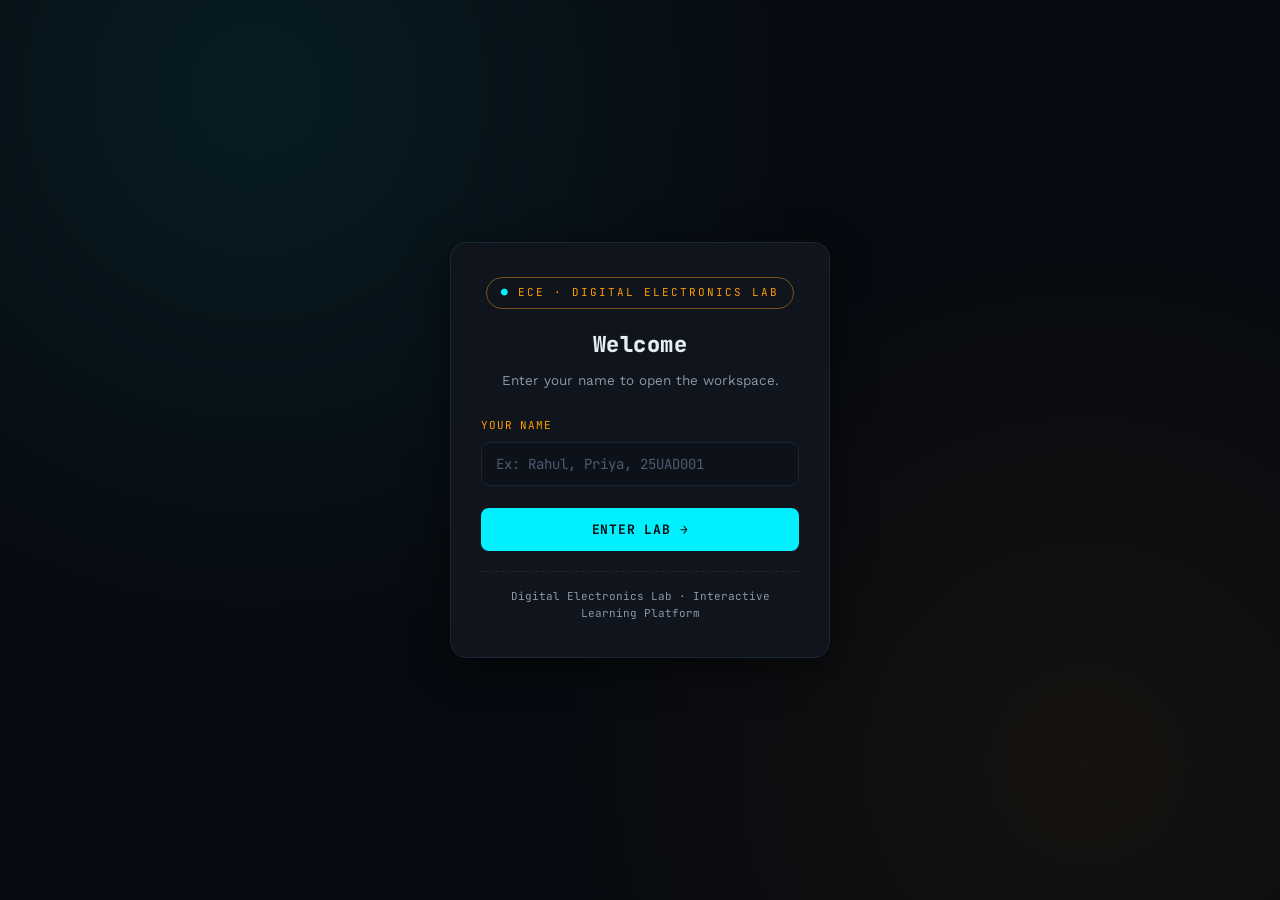
==== index.html @ 04c5215f "Add files via upload" ====
<!DOCTYPE html>
<html lang="en">
<head>
<meta charset="UTF-8">
<script>(function(){try{if(localStorage.getItem("ecd_assessment_active")==="1"){location.replace("assessment.html");}}catch(e){}})();</script>
<meta name="viewport" content="width=device-width, initial-scale=1.0">
<title>Interactive Digital Lab — Encoders &amp; Decoders</title>
<link rel="preconnect" href="https://fonts.googleapis.com">
<link href="https://fonts.googleapis.com/css2?family=JetBrains+Mono:wght@400;500;700;800&family=Work+Sans:wght@400;500;600;700&display=swap" rel="stylesheet">
<link rel="stylesheet" href="lab_style.css">
<style>
  /* Hub-specific */
  .dashboard-grid { display:grid; grid-template-columns:1fr 1fr 1fr; gap:26px; margin-bottom:50px; }
  @media(max-width:900px){ .dashboard-grid{grid-template-columns:1fr;} }
  .lab-group { background:var(--panel); border:1px solid var(--panel-border); border-radius:var(--radius); padding:24px; box-shadow:0 4px 20px rgba(0,0,0,0.4); }
  .lab-group h3 { margin-top:0; margin-bottom:16px; color:var(--copper); text-transform:uppercase; font-size:14px; letter-spacing:0.08em; border-bottom:1px solid var(--panel-border); padding-bottom:8px; }
  .card-list { display:flex; flex-direction:column; gap:14px; }
  .card-item { background:var(--bg-alt); border:1px solid var(--panel-border); border-radius:8px; padding:16px; display:flex; justify-content:space-between; align-items:center; cursor:pointer; transition:all 0.2s cubic-bezier(0.4,0,0.2,1); }
  .card-item:hover { border-color:var(--trace); transform:translateX(4px); box-shadow:0 4px 15px rgba(0,240,255,0.08); }
  .card-content h4 { margin:0 0 6px; font-size:16px; color:var(--text); }
  .card-content p { margin:0; font-size:13px; color:var(--text-dim); }
  .arrow { color:var(--trace); font-weight:bold; font-size:18px; }
  .info-box { margin-top:16px; padding:12px; border-radius:8px; background:var(--bg-alt); border:1px solid var(--panel-border); font-size:12.5px; color:var(--text-dim); font-family:'JetBrains Mono',monospace; }
  .info-box strong { color:var(--copper); }
  .info-box.cyan strong { color:var(--trace); }
  .cmp-table { overflow-x:auto; border:1px solid var(--panel-border); border-radius:var(--radius); background:var(--panel); box-shadow:0 4px 20px rgba(0,0,0,0.4); }
  .cmp-table table { width:100%; border-collapse:collapse; font-family:'JetBrains Mono',monospace; font-size:13px; text-align:left; }
  .cmp-table th,.cmp-table td { padding:14px 16px; border-bottom:1px solid var(--panel-border); border-right:1px solid var(--panel-border); }
  .cmp-table th:last-child,.cmp-table td:last-child { border-right:none; }
  .cmp-table th { background:var(--bg-alt); color:var(--copper); text-transform:uppercase; font-size:11px; letter-spacing:.08em; }
  .cmp-table td { color:var(--text-dim); }
  .cmp-table tr:last-child td { border-bottom:none; }
  .welcome-banner { text-align:center; padding:10px; font-family:'JetBrains Mono',monospace; font-size:13px; color:var(--text-dim); }
  .welcome-banner strong { color:var(--trace); }

  /* Login */
  #siteContent { display:none; }
  .login-overlay { position:fixed; inset:0; z-index:999; display:flex; align-items:center; justify-content:center; background:radial-gradient(circle at 20% 10%,rgba(0,240,255,0.08),transparent 45%),radial-gradient(circle at 85% 85%,rgba(255,157,0,0.06),transparent 40%),var(--bg); padding:24px; }
  [data-theme="light"] .login-overlay { background:radial-gradient(circle at 20% 10%,rgba(0,132,168,0.07),transparent 45%),radial-gradient(circle at 85% 85%,rgba(198,120,0,0.05),transparent 40%),var(--bg); }
  .login-card { width:100%; max-width:380px; background:var(--panel); border:1px solid var(--panel-border); border-radius:var(--radius); padding:34px 30px; box-shadow:0 10px 40px rgba(0,0,0,0.55); text-align:center; }
  .login-card .chip-eyebrow { margin-bottom:18px; }
  .login-card h2 { font-size:22px; margin:0 0 8px; font-weight:800; }
  .login-card p.login-sub { color:var(--text-dim); font-size:13.5px; margin:0 0 26px; }
  .login-field { text-align:left; margin-bottom:16px; }
  .login-field label { display:block; font-family:'JetBrains Mono',monospace; font-size:11px; text-transform:uppercase; letter-spacing:.08em; color:var(--copper); margin-bottom:7px; }
  .login-field input { width:100%; background:var(--bg-alt); border:1px solid var(--panel-border); border-radius:8px; padding:12px 14px; color:var(--text); font-family:'JetBrains Mono',monospace; font-size:14px; }
  .login-field input:focus { outline:none; border-color:var(--trace); }
  .login-field input::placeholder { color:#4c5b70; }
  [data-theme="light"] .login-field input { background:#edf0f4; border-color:#c8ced8; }
  [data-theme="light"] .login-field input::placeholder { color:#8891a0; }
  .login-btn { width:100%; margin-top:6px; font-family:'JetBrains Mono',monospace; font-size:13px; text-transform:uppercase; letter-spacing:.06em; background:var(--trace); color:#031012; border:none; padding:13px 22px; border-radius:8px; cursor:pointer; font-weight:700; transition:all .15s ease; }
  .login-btn:hover { filter:brightness(1.1); }
  .login-error { color:var(--copper); background:rgba(255,157,0,0.1); border:1px solid var(--copper-dim); border-radius:8px; padding:9px 12px; font-size:12.5px; margin-bottom:16px; display:none; font-family:'JetBrains Mono',monospace; }
  .login-error.show { display:block; }
  .login-hint { margin-top:20px; font-family:'JetBrains Mono',monospace; font-size:11px; color:var(--text-dim); border-top:1px dashed var(--panel-border); padding-top:16px; }

  /* Section visibility */
  .lab-section { display:none; }
  .lab-section.active { display:block; }

  /* Assessment styles */
  .asm-shell { max-width:760px; margin:0 auto; }
  .asm-card { background:var(--panel); border:1px solid var(--panel-border); border-radius:var(--radius); padding:32px; box-shadow:0 4px 24px rgba(0,0,0,0.45); }
  .asm-topbar { display:flex; justify-content:space-between; align-items:center; gap:16px; margin-bottom:22px; flex-wrap:wrap; }
  .asm-timer { font-family:'JetBrains Mono',monospace; font-size:15px; font-weight:700; color:var(--trace); border:1px solid var(--trace-dim); background:var(--bg-alt); padding:8px 14px; border-radius:8px; }
  .asm-timer.low { color:var(--danger); border-color:var(--danger); animation:blink 1s infinite; }
  .asm-progress-label { font-family:'JetBrains Mono',monospace; font-size:12px; color:var(--text-dim); margin-bottom:6px; }
  .asm-progress-track { height:8px; border-radius:6px; background:var(--bg-alt); border:1px solid var(--panel-border); overflow:hidden; margin-bottom:26px; }
  .asm-progress-fill { height:100%; background:linear-gradient(90deg,var(--trace),var(--copper)); width:0%; transition:width .25s ease; }
  .asm-topic-tag { display:inline-block; font-family:'JetBrains Mono',monospace; font-size:10.5px; text-transform:uppercase; letter-spacing:.08em; color:var(--copper); border:1px solid var(--copper-dim); padding:4px 10px; border-radius:999px; margin-bottom:16px; }
  .asm-question { font-size:19px; font-weight:600; margin:0 0 22px; color:var(--text); line-height:1.5; }
  .asm-options { display:flex; flex-direction:column; gap:12px; }
  .asm-option { text-align:left; font-family:'Work Sans',sans-serif; font-size:14.5px; color:var(--text); background:var(--bg-alt); border:1px solid var(--panel-border); border-radius:8px; padding:14px 16px; cursor:pointer; transition:all .15s ease; display:flex; gap:10px; align-items:flex-start; }
  .asm-option:hover:not(.locked) { border-color:var(--trace-dim); background:#0e1420; }
  .asm-option .letter { font-family:'JetBrains Mono',monospace; font-weight:700; color:var(--text-dim); width:22px; height:22px; border-radius:6px; border:1px solid var(--panel-border); display:flex; align-items:center; justify-content:center; flex-shrink:0; font-size:12px; }
  .asm-option.correct { border-color:var(--good); background:rgba(53,224,138,0.1); }
  .asm-option.correct .letter { border-color:var(--good); color:var(--good); }
  .asm-option.wrong { border-color:var(--danger); background:rgba(255,84,112,0.1); }
  .asm-option.wrong .letter { border-color:var(--danger); color:var(--danger); }
  .asm-option.locked { cursor:default; }
  .asm-feedback { margin-top:18px; padding:14px 16px; border-radius:8px; font-size:13.5px; display:none; font-family:'Work Sans',sans-serif; border:1px solid var(--panel-border); background:var(--bg-alt); color:var(--text-dim); }
  .asm-feedback.show { display:block; }
  .asm-feedback strong { display:block; margin-bottom:4px; font-family:'JetBrains Mono',monospace; font-size:12px; letter-spacing:.05em; text-transform:uppercase; }
  .asm-feedback.right strong { color:var(--good); }
  .asm-feedback.wrong strong { color:var(--danger); }
  .asm-actions { display:flex; justify-content:flex-end; margin-top:24px; }
  .asm-btn { font-family:'JetBrains Mono',monospace; font-size:13px; text-transform:uppercase; letter-spacing:.06em; background:var(--trace); color:#031012; border:none; padding:12px 22px; border-radius:8px; cursor:pointer; font-weight:700; transition:all .15s ease; }
  .asm-btn:hover { filter:brightness(1.1); }
  .asm-btn.ghost { background:none; border:1px solid var(--trace-dim); color:var(--trace); }
  .asm-btn:disabled { opacity:.4; cursor:not-allowed; }
  .asm-start { text-align:center; }
  .asm-start h3 { font-size:22px; margin:0 0 12px; }
  .asm-start p { color:var(--text-dim); max-width:520px; margin:0 auto 26px; }
  .asm-meta-row { display:flex; justify-content:center; gap:26px; margin-bottom:30px; flex-wrap:wrap; }
  .asm-meta { text-align:center; }
  .asm-meta .num { font-family:'JetBrains Mono',monospace; font-size:24px; color:var(--trace); font-weight:800; }
  .asm-meta .lbl { font-family:'JetBrains Mono',monospace; font-size:10.5px; color:var(--text-dim); text-transform:uppercase; letter-spacing:.08em; }
  .asm-result-score { text-align:center; margin-bottom:30px; }
  .asm-result-score .big { font-family:'JetBrains Mono',monospace; font-size:56px; font-weight:800; color:var(--trace); text-shadow:0 0 20px rgba(0,240,255,0.3); }
  .asm-result-score .pct { font-family:'JetBrains Mono',monospace; font-size:14px; color:var(--text-dim); }
  .asm-badge { display:inline-block; margin-top:10px; font-family:'JetBrains Mono',monospace; font-size:11.5px; color:#031012; background:var(--copper); padding:5px 12px; border-radius:999px; font-weight:700; letter-spacing:.05em; }
  .asm-breakdown { margin-bottom:28px; }
  .asm-topic-row { margin-bottom:14px; }
  .asm-topic-row .row-top { display:flex; justify-content:space-between; font-family:'JetBrains Mono',monospace; font-size:12px; color:var(--text-dim); margin-bottom:5px; }
  .asm-bar-track { height:9px; border-radius:6px; background:var(--bg-alt); border:1px solid var(--panel-border); overflow:hidden; }
  .asm-bar-fill { height:100%; background:linear-gradient(90deg,var(--trace),var(--good)); }
  .asm-best { text-align:center; font-family:'JetBrains Mono',monospace; font-size:12.5px; color:var(--text-dim); margin-bottom:26px; }
  .asm-best strong { color:var(--copper); }
  .asm-result-actions { display:flex; justify-content:center; gap:14px; flex-wrap:wrap; }

  /* 3:8 decoder expression grid */
  .expr-grid { display:grid; grid-template-columns:1fr 1fr; gap:8px; }
  @media(max-width:520px){ .expr-grid{grid-template-columns:1fr;} }

  /* ══════════════════════════════════════════════════════════
     PREMIUM THEME — fallback tokens (safe if lab_style.css ever
     fails to load — same values already used across this file)
     + full motion system: page transitions, hover physics,
     reveal-on-scroll, ripples, glow pulses.
     ══════════════════════════════════════════════════════════ */
  :root:not([data-theme="light"]){
    --bg:#070a10; --bg-alt:#0d1119; --panel:#0f141d; --panel-border:#1e2634;
    --text:#e7edf5; --text-dim:#8a97ab;
    --trace:#00f0ff; --trace-dim:#0a5c66;
    --copper:#ff9d00; --copper-dim:#7a5218;
    --good:#35e08a; --danger:#ff5470;
    --led-on:#00f0ff; --led-off:#25303f; --led-on-amber:#ff9d00;
    --radius:16px;
    --ease-premium:cubic-bezier(.22,1,.36,1);
    --ease-spring:cubic-bezier(.34,1.56,.64,1);
  }
  /* Light theme needs these too — without them, every animation/transition
     that references var(--ease-premium) or var(--ease-spring) becomes an
     invalid CSS declaration in light mode, which was leaving whole sections
     (and panels) permanently stuck at opacity:0. */
  [data-theme="light"]{
    --ease-premium:cubic-bezier(.22,1,.36,1);
    --ease-spring:cubic-bezier(.34,1.56,.64,1);
  }

  /* Aurora ambient background — slow drifting glow, never distracting */
  body{ position:relative; }
  body::before, body::after{
    content:''; position:fixed; inset:-20%; z-index:-2; pointer-events:none;
    background:
      radial-gradient(38% 32% at 12% 8%,  rgba(0,240,255,.10), transparent 60%),
      radial-gradient(30% 28% at 90% 15%, rgba(255,157,0,.08), transparent 60%),
      radial-gradient(35% 35% at 50% 100%,rgba(53,224,138,.06), transparent 60%);
    animation:auroraDrift 26s ease-in-out infinite alternate;
    will-change:transform;
  }
  body::after{ animation-duration:34s; animation-direction:alternate-reverse; opacity:.55; }
  @keyframes auroraDrift{
    0%{ transform:translate3d(0,0,0) scale(1); }
    50%{ transform:translate3d(2%,-3%,0) scale(1.06); }
    100%{ transform:translate3d(-2%,2%,0) scale(1.02); }
  }

  /* Top page-transition progress bar */
  #topLoader{
    position:fixed; top:0; left:0; height:3px; width:0%; z-index:2000;
    background:linear-gradient(90deg,var(--trace),var(--copper));
    box-shadow:0 0 12px var(--trace), 0 0 24px rgba(0,240,255,.4);
    transition:width .32s var(--ease-premium), opacity .25s ease; opacity:0;
  }
  #topLoader.active{ opacity:1; }

  /* Section entrance motion (replays every navigation) */
  .lab-section.active{ animation:sectionIn .55s var(--ease-premium) both; }
  @keyframes sectionIn{
    0%{ opacity:0; transform:translateY(16px) scale(.985); filter:blur(3px); }
    100%{ opacity:1; transform:translateY(0) scale(1); filter:blur(0); }
  }
  .hero{ animation:heroIn .6s var(--ease-premium) both; }
  @keyframes heroIn{ from{ opacity:0; transform:translateY(-12px); } to{ opacity:1; transform:translateY(0); } }

  /* Panels & cards — premium lift on hover */
  .panel, .lab-group, .asm-card, .login-card{
    transition:transform .35s var(--ease-premium), box-shadow .35s var(--ease-premium), border-color .35s ease;
  }
  .panel:hover, .lab-group:hover{
    transform:translateY(-4px);
    border-color:var(--trace-dim);
    box-shadow:0 16px 36px rgba(0,0,0,.45), 0 0 0 1px rgba(0,240,255,.06), 0 0 28px rgba(0,240,255,.07);
  }

  /* Scroll-reveal utility, applied dynamically via JS */
  .reveal{ opacity:0; transform:translateY(22px); transition:opacity .7s var(--ease-premium), transform .7s var(--ease-premium); }
  .reveal.in-view{ opacity:1; transform:translateY(0); }

  /* Dashboard cards — sweep shine + directional hover */
  .card-item{ position:relative; overflow:hidden; transition:transform .3s var(--ease-premium), box-shadow .3s ease; }
  .card-item::before{
    content:''; position:absolute; inset:0; pointer-events:none;
    background:linear-gradient(120deg,transparent,rgba(0,240,255,.10),transparent);
    transform:translateX(-120%); transition:transform .6s var(--ease-premium);
  }
  .card-item:hover::before{ transform:translateX(120%); }
  .card-item:hover{ transform:translateX(6px) translateY(-2px); box-shadow:0 10px 26px rgba(0,240,255,.12); }
  .card-item .arrow{ display:inline-block; transition:transform .3s var(--ease-spring); }
  .card-item:hover .arrow{ transform:translateX(5px); }

  /* Buttons — lift, glow, press feedback (ripple span injected by JS) */
  .hub-btn, .util-btn, .asm-btn, .login-btn, .nav-group button{
    position:relative; overflow:hidden;
    transition:transform .22s var(--ease-premium), box-shadow .25s ease, filter .2s ease, border-color .25s ease;
  }
  .hub-btn:hover, .util-btn:hover, .nav-group button:hover:not(.nav-locked){ transform:translateY(-2px); box-shadow:0 8px 18px rgba(0,240,255,.10); }
  .asm-btn:hover, .login-btn:hover{ transform:translateY(-2px); box-shadow:0 10px 24px rgba(0,240,255,.20); filter:brightness(1.08); }
  .asm-btn:active, .login-btn:active, .hub-btn:active, .util-btn:active, .nav-group button:active{ transform:translateY(0) scale(.96); }
  .ripple-el{ position:absolute; border-radius:50%; pointer-events:none; background:rgba(0,240,255,.35); transform:scale(0); animation:rippleAnim .65s ease-out forwards; }
  @keyframes rippleAnim{ to{ transform:scale(2.8); opacity:0; } }

  /* Nav active tab — glowing sliding underline */
  .nav-group button{ position:relative; }
  .nav-group button.active::after{
    content:''; position:absolute; left:16%; right:16%; bottom:-3px; height:2px; border-radius:2px;
    background:linear-gradient(90deg,var(--trace),var(--copper)); box-shadow:0 0 8px var(--trace);
    animation:underlineIn .35s var(--ease-spring) both;
  }
  @keyframes underlineIn{ from{ transform:scaleX(0); } to{ transform:scaleX(1); } }

  /* Toggle switches — spring-eased knob + glow when on */
  .switch{ transition:background-color .3s var(--ease-premium), box-shadow .3s ease; }
  .switch::after{ transition:transform .32s var(--ease-spring) !important; }
  .switch.on{ box-shadow:0 0 14px rgba(0,240,255,.45); }

  /* LEDs & bulbs — soft pulse while active */
  .led-btn.on .bulb, .bulb.on{ animation:bulbPulse 1.8s ease-in-out infinite; }
  @keyframes bulbPulse{
    0%,100%{ filter:drop-shadow(0 0 4px rgba(0,240,255,.75)) brightness(1); }
    50%{ filter:drop-shadow(0 0 11px rgba(0,240,255,.9)) brightness(1.25); }
  }

  /* Energized wires / gates in schematics */
  .wire.hot{ transition:stroke .25s ease, filter .25s ease; filter:drop-shadow(0 0 3px var(--trace)); }
  .gate-body.hot{ transition:filter .25s ease; filter:drop-shadow(0 0 4px var(--trace)); }

  /* Login entrance */
  .login-card{ animation:loginIn .6s var(--ease-premium) both; }
  @keyframes loginIn{ from{ opacity:0; transform:translateY(18px) scale(.97); } to{ opacity:1; transform:translateY(0) scale(1); } }

  /* Assessment score pop */
  .asm-result-score .big{ animation:scorePop .5s var(--ease-spring) both; }
  @keyframes scorePop{ from{ opacity:0; transform:scale(.7); } to{ opacity:1; transform:scale(1); } }

  /* Progress / bar fills — shimmer sweep */
  .asm-progress-fill, .asm-bar-fill{ position:relative; overflow:hidden; }
  .asm-progress-fill::after, .asm-bar-fill::after{
    content:''; position:absolute; inset:0;
    background:linear-gradient(90deg,transparent,rgba(255,255,255,.35),transparent);
    animation:shimmerSweep 1.8s linear infinite;
  }
  @keyframes shimmerSweep{ from{ transform:translateX(-100%); } to{ transform:translateX(100%); } }

  /* Themed scrollbar */
  ::-webkit-scrollbar{ width:10px; height:10px; }
  ::-webkit-scrollbar-track{ background:var(--bg-alt); }
  ::-webkit-scrollbar-thumb{ background:var(--panel-border); border-radius:8px; }
  ::-webkit-scrollbar-thumb:hover{ background:var(--trace-dim); }

  @media (prefers-reduced-motion: reduce){
    *, *::before, *::after{ animation-duration:.001ms !important; animation-iteration-count:1 !important; transition-duration:.001ms !important; }
  }

  /* ══════════════════════════════════════════════════════════
     MOBILE ALIGNMENT HARDENING
     lab_style.css (base layout) is not part of this upload, so
     these rules guarantee correct alignment on phones no matter
     what that file does — they win the cascade because they're
     declared later, at equal specificity.
     ══════════════════════════════════════════════════════════ */
  @media (max-width: 860px){
    /* Nav bar: brand on its own line, topic tabs become a
       horizontally-scrollable strip (no more squeezed/wrapped
       buttons), utility icons wrap under it */
    .tabs{ display:flex; flex-direction:column; align-items:stretch; gap:8px; padding:10px 12px; }
    .nav-brand{ text-align:center; font-size:13px; }
    .nav-group{
      display:flex; flex-wrap:nowrap; gap:8px; overflow-x:auto; overflow-y:hidden;
      -webkit-overflow-scrolling:touch; scroll-snap-type:x proximity; padding-bottom:4px;
      scrollbar-width:thin;
    }
    .nav-group button{ flex:0 0 auto; scroll-snap-align:start; white-space:nowrap; font-size:12px; padding:9px 12px; }
    .nav-utility{ display:flex; flex-wrap:wrap; justify-content:flex-end; gap:8px; }
    .nav-utility .util-btn{ font-size:11.5px; padding:8px 10px; }

    /* Two-column workspaces stack cleanly on phones */
    .grid-2{ display:grid; grid-template-columns:1fr !important; gap:16px; }

    /* Panels & main content get breathing room without overflow */
    main{ padding:0 14px 40px; }
    .panel, .lab-group, .asm-card{ padding:16px !important; }
    .hero{ padding:26px 16px 20px; }
    .hero h1{ font-size:clamp(24px, 8vw, 34px); }
    .hero .sub, .lead{ font-size:14px; }

    /* Schematic/logic SVGs scale to their container so they never
       overflow or clip on narrow screens */
    svg.diagram{
      width:100% !important; height:auto !important; max-width:100%; display:block;
    }

    /* Breadboard/IC wiring views keep their real, readable size on
       mobile instead of being squashed illegibly small — the
       container scrolls horizontally so pins/wires stay legible */
    .bb-svg, .breadboard-container svg{
      width:760px !important; min-width:760px !important; max-width:none !important;
      height:auto !important; display:block;
    }
    .breadboard-container{
      overflow-x:auto !important; -webkit-overflow-scrolling:touch;
      max-width:100%;
      /* visible scrollbar so it's obvious the view scrolls */
      scrollbar-width:auto; scrollbar-color:#ff8a2b #1a1f28;
      padding-bottom:20px; /* room for the scrollbar so it doesn't sit on the wiring */
    }
    .breadboard-container::-webkit-scrollbar{ height:16px; }
    .breadboard-container::-webkit-scrollbar-track{
      background:#1a1f28; border-radius:8px; border:1px solid rgba(0,0,0,0.3);
    }
    .breadboard-container::-webkit-scrollbar-thumb{
      background:#ff8a2b; border-radius:8px; border:2px solid #1a1f28;
      box-shadow:0 0 6px rgba(255,138,43,0.7);
    }
    .breadboard-container::-webkit-scrollbar-thumb:hover{ background:#ffa64d; }

    /* Wrapper stays fixed while the inner canvas scrolls, so the hint
       badge and edge fade below don't move with the content */
    .hscroll-wrap{ position:relative; }

    .hscroll-hint{
      position:absolute; top:10px; right:10px; z-index:6;
      display:flex; align-items:center; gap:5px;
      background:#ff8a2b; color:#1a1210; font-weight:800; font-size:11.5px;
      padding:6px 12px; border-radius:20px; pointer-events:none;
      box-shadow:0 3px 12px rgba(0,0,0,0.5);
      animation:hscrollHintPulse 1.4s ease-in-out infinite;
      transition:opacity 0.4s ease, transform 0.4s ease;
    }
    .hscroll-hint span{ font-size:14px; line-height:1; }
    .hscroll-hint.faded{ opacity:0; transform:translateY(-6px); }
    @keyframes hscrollHintPulse{
      0%,100%{ transform:translateX(0); }
      50%{ transform:translateX(-8px); }
    }

    .hscroll-edge-fade{
      position:absolute; top:0; right:0; bottom:20px; width:34px; z-index:5;
      background:linear-gradient(to right, transparent, rgba(0,0,0,0.4));
      border-radius:0 16px 16px 0; pointer-events:none;
      transition:opacity 0.4s ease;
    }
    .hscroll-edge-fade.faded{ opacity:0; }
    /* Small text hint so the scroll affordance is unmissable even before
       the user notices the bar itself */
    .breadboard-container{ position:relative; }

    /* Tables scroll horizontally instead of squashing/overlapping */
    .table-wrapper{ overflow-x:auto; -webkit-overflow-scrolling:touch; }
    .table-wrapper table{ font-size:12.5px; }

    /* Input/output rows wrap instead of overflowing */
    .led-row{ flex-wrap:wrap; gap:10px !important; }
    .output-readout{ flex-wrap:wrap; gap:6px; }

    /* Dashboard cards */
    .card-item{ flex-wrap:wrap; gap:8px; }

    /* Modals fit the viewport and scroll internally */
    .modal-card{ width:92vw !important; max-width:92vw; max-height:85vh; overflow-y:auto; padding:20px 16px !important; }

    /* Login card */
    .login-card{ width:92vw; max-width:380px; padding:26px 20px; }

    /* Assessment top bar / meta rows wrap cleanly */
    .asm-topbar, .asm-meta-row, .asm-result-actions{ flex-wrap:wrap; justify-content:center; }
    .asm-card{ padding:20px 16px; }
    .asm-question{ font-size:16.5px; }
  }

  @media (max-width: 420px){
    .nav-group button{ font-size:11px; padding:8px 10px; }
    .hero h1{ font-size:22px; }
    .asm-result-score .big{ font-size:42px; }
  }
</style>
</head>
<body>
<a href="#main-content" class="skip-link">Skip to main content</a>

<!-- ═══════════ LOGIN ═══════════ -->
<div class="login-overlay" id="loginOverlay">
  <div class="login-card">
    <span class="chip-eyebrow">ECE · Digital Electronics Lab</span>
    <h2>Welcome</h2>
    <p class="login-sub">Enter your name to open the workspace.</p>
    <div class="login-error" id="loginError">Please enter your name to continue.</div>
    <form id="loginForm" onsubmit="return handleLogin(event)">
      <div class="login-field">
        <label for="loginUser">Your Name</label>
        <input type="text" id="loginUser" placeholder="Ex: Rahul, Priya, 25UAD001" autocomplete="name" required />
      </div>
      <button type="submit" class="login-btn">Enter Lab →</button>
    </form>
    <div class="login-hint">Digital Electronics Lab &middot; Interactive Learning Platform</div>
  </div>
</div>

<div id="siteContent">

<!-- ═══════════ SHARED NAV ═══════════ -->
<nav class="tabs" id="mainNav" aria-label="Lab navigation">
  <div class="nav-brand">⚡ DIGITAL <span>LOGIC LAB</span></div>
  <div class="nav-group">
    <button id="btn-nav-hub" class="hub-btn active" onclick="showSection('hub')">🏠 Hub</button>
    <button id="btn-nav-dec12" onclick="showSection('dec12')">1:2 Dec</button>
    <button id="btn-nav-dec24" onclick="showSection('dec24')">2:4 Dec</button>
    <button id="btn-nav-dec38" onclick="showSection('dec38')">3:8 Dec</button>
    <button id="btn-nav-enc21" onclick="showSection('enc21')">2:1 Enc</button>
    <button id="btn-nav-enc42std" onclick="showSection('enc42std')">4:2 Enc</button>
    <button id="btn-nav-enc82" onclick="showSection('enc82')">8:2 Enc</button>
    <button id="btn-nav-enc42" onclick="showSection('enc42')">4:2 P.Enc</button>
    <button id="btn-nav-enc83" onclick="showSection('enc83')">8:3 P.Enc</button>
    <button id="btn-nav-sandbox" onclick="showSection('sandbox')" style="color:var(--copper);">🛠️ Sandbox</button>
    <button id="btn-nav-assessment" onclick="location.href='assessment.html'" style="color:var(--trace);">Assessment</button>
  </div>
  <div class="nav-utility">
    <button class="util-btn" id="themeToggle" onclick="toggleTheme()" title="Toggle light/dark theme">☀ Theme</button>
  </div>
</nav>

<!-- ══════════════════════════════════════════════════════════════════════ -->
<!-- HUB DASHBOARD -->
<!-- ══════════════════════════════════════════════════════════════════════ -->
<section class="lab-section active" id="sec-hub">
<header class="hero">
  <span class="chip-eyebrow">ECE · Digital Electronics Lab Hub</span>
  <h1>QUANTUM VOID <span>LIBRARIES</span></h1>
  <p class="sub">Welcome to the interactive digital electronics dashboard. Click any card below to launch an isolated, fully interactive laboratory simulation workspace.</p>
  <div class="welcome-banner" id="welcomeBanner"></div>
  <div style="margin-top: 14px; display: flex; justify-content: center; gap: 10px;">
    <button class="tool-btn" onclick="resetProgress()" style="margin:0; border-color: var(--danger); color: var(--danger);">↺ Reset Lab Progress</button>
  </div>
</header>
<main id="main-content">
  <section style="margin-bottom:40px;">
    <h2 class="section-title">Isolated Logic Workspaces</h2>
    <p class="lead">Select a combinational logic circuit to open its interactive diagram, block diagram, truth table, and simulator.</p>
    <div class="dashboard-grid">
      <div class="lab-group">
        <h3>Decoders Library</h3>
        <div class="card-list">
          <div class="card-item" onclick="showSection('dec12')"><div class="card-content"><h4>1:2 Decoder</h4><p>1 Input, 1 Enable · 2 Outputs</p></div><div class="arrow">→</div></div>
          <div class="card-item" onclick="showSection('dec24')"><div class="card-content"><h4>2:4 Decoder</h4><p>2 Inputs, 1 Enable · 4 Outputs</p></div><div class="arrow">→</div></div>
          <div class="card-item" onclick="showSection('dec38')"><div class="card-content"><h4>3:8 Decoder</h4><p>3 Inputs, 1 Enable · 8 Outputs</p></div><div class="arrow">→</div></div>
        </div>
      </div>
      <div class="lab-group">
        <h3>Standard Encoders</h3>
        <div class="card-list">
          <div class="card-item" onclick="showSection('enc21')"><div class="card-content"><h4>2:1 Encoder</h4><p>2 Inputs (Y₁, Y₀) · 1 Output, Valid</p></div><div class="arrow">→</div></div>
          <div class="card-item" onclick="showSection('enc42std')"><div class="card-content"><h4>4:2 Encoder</h4><p>4 Inputs (Y₃–Y₀) · 2 Outputs, Valid</p></div><div class="arrow">→</div></div>
          <div class="card-item" onclick="showSection('enc82')"><div class="card-content"><h4>8:2 Encoder</h4><p>8 Inputs (Y₇–Y₀) · 2 Outputs, Valid</p></div><div class="arrow">→</div></div>
        </div>
        <div class="info-box"><strong>Note:</strong> Standard encoders assume one active input at a time. Multiple active inputs are combined by OR-gate logic.</div>
      </div>
      <div class="lab-group" style="border-color:var(--trace-dim);">
        <h3 style="color:var(--trace);">Priority Encoders</h3>
        <div class="card-list">
          <div class="card-item" onclick="showSection('enc42')"><div class="card-content"><h4>4:2 Priority Encoder</h4><p>4 Inputs · 2 Outputs, Valid</p></div><div class="arrow">→</div></div>
          <div class="card-item" onclick="showSection('enc83')"><div class="card-content"><h4>8:3 Priority Encoder</h4><p>8 Inputs · 3 Outputs, Valid</p></div><div class="arrow">→</div></div>
        </div>
        <div class="info-box cyan"><strong>Key concept:</strong> Priority encoders resolve ambiguity — the highest-priority active input always wins.</div>
      </div>
    </div>
  </section>
  <section style="margin-bottom:40px;">
    <h2 class="section-title">Interactive Assessment</h2>
    <p class="lead">21-question timed assessment covering all 6 circuits with instant feedback and a topic-wise breakdown.</p>
    <div class="card-item" onclick="location.href='assessment.html'" style="background:var(--panel);border:1px solid var(--trace-dim);max-width:520px;box-shadow:0 0 20px rgba(0,240,255,0.07);">
      <div class="card-content"><h4 style="color:var(--trace);">Launch Assessment</h4><p>21 questions · 20 min · instant feedback · personal best</p></div>
      <div class="arrow" style="font-size:24px;">→</div>
    </div>
  </section>
  <section>
    <h2 class="section-title">Decoder vs Encoder Comparison</h2>
    <p class="lead">Reference table contrasting basic and priority behaviours, I/O mappings, and real-world uses.</p>
    <div class="cmp-table"><table><thead><tr><th>Parameter</th><th>Encoder</th><th>Decoder</th></tr></thead><tbody>
      <tr><td><strong>Function</strong></td><td>Compresses 2ⁿ inputs → n bits</td><td>Expands n bits → 1 of 2ⁿ outputs</td></tr>
      <tr><td><strong>Ports</strong></td><td>2ⁿ in · n out</td><td>n in · 2ⁿ out</td></tr>
      <tr><td><strong>Input Rules</strong></td><td>Basic: 1 active. Priority: highest wins</td><td>Any code valid. 1 output active</td></tr>
      <tr><td><strong>Uses</strong></td><td>Keyboard encoders, interrupt controllers, flash ADC</td><td>Memory address decoding, 7-segment, demux</td></tr>
    </tbody></table></div>
  </section>
</main>
</section>

<!-- ══════════════════════════════════════════════════════════════════════ -->
<!-- 1:2 DECODER -->
<!-- ══════════════════════════════════════════════════════════════════════ -->
<section class="lab-section" id="sec-dec12">
<header class="hero"><span class="chip-eyebrow">ECE · Interactive Laboratory</span><h1>1:2 <span>DECODER</span></h1><p class="sub">One input + one enable select between two output lines. Every larger decoder is built from this idea.</p></header>
<main>
  <span class="eyebrow-num">Decoder Lab 01</span><h2 class="section-title">1:2 Decoder Simulator</h2><p class="lead">Flip A to pick an output, Enable to activate the circuit.</p>
  <div class="story-box">💡 <strong>Real-World Concept:</strong> Think of a decoder as a digital train switch operator—a single address wire $A$ routes signals to either Output $D_0$ or Output $D_1$.</div>
  <div class="grid-2">
    <div class="panel"><h4>Interactive Simulator</h4>
      <div class="led-row" style="margin-bottom:20px;">
        <div class="toggle"><button type="button" class="switch" id="sw-dec12-a" onclick="toggleDec12('a')" role="switch" aria-checked="false"></button><span>A</span></div>
        <div class="toggle"><button type="button" class="switch on" id="sw-dec12-e" onclick="toggleDec12('e')" role="switch" aria-checked="true"></button><span>Enable (E)</span></div>
      </div>
      <div class="led-row"><div class="led-btn" disabled><span id="led-dec12-d0" class="bulb"></span><span>D₀</span></div><div class="led-btn" disabled><span id="led-dec12-d1" class="bulb"></span><span>D₁</span></div></div>
      <div class="output-readout"><span>Decoded State</span><span id="readout-dec12" class="val">D₀ D₁ = 0 0</span></div>
      <div class="explain-banner"><div class="dot-indicator"></div><span id="explain-dec12">Loading logic explanation...</span></div>
    </div>
    <div class="panel"><h4>Block Diagram</h4>
      <svg class="diagram" viewBox="0 0 240 160"><rect x="60" y="30" width="120" height="100" rx="10" class="gate-body"/><text x="120" y="84" class="gate-label" text-anchor="middle" font-weight="bold" fill="var(--copper)">1:2 DEC</text><path id="bd-dec12-w-a" d="M 20 55 H 60" class="wire"/><text x="15" y="59" class="gate-label" style="font-size:10px;">A</text><path id="bd-dec12-w-e" d="M 20 105 H 60" class="wire"/><text x="10" y="109" class="gate-label" style="font-size:10px;">E</text><path id="bd-dec12-w-d0" d="M 180 55 H 220" class="wire"/><text x="225" y="59" class="gate-label">D₀</text><path id="bd-dec12-w-d1" d="M 180 105 H 220" class="wire"/><text x="225" y="109" class="gate-label">D₁</text></svg>
    </div>
  </div>
  <div class="grid-2">
    <div class="panel"><h4>Truth Table &amp; Equations</h4>
      <div class="table-wrapper"><table><thead><tr><th>E</th><th>A</th><th>D₀</th><th>D₁</th></tr></thead><tbody id="table-dec12"><tr data-row="dis"><td>0</td><td>X</td><td>0</td><td>0</td></tr><tr data-row="0"><td>1</td><td>0</td><td>1</td><td>0</td></tr><tr data-row="1"><td>1</td><td>1</td><td>0</td><td>1</td></tr></tbody></table></div>
      <div class="logic-expressions"><h5>Logical Expressions</h5><div class="expr-item">D₀ = E · <span class="overline">A</span></div><div class="expr-item">D₁ = E · A</div></div>
    </div>
    <div class="panel">
      <div style="display:flex;justify-content:space-between;align-items:center;margin-bottom:8px;">
        <h4 style="margin:0;">Logic Schematic</h4>
        <div class="wire-legend"><div class="legend-item"><div class="legend-color address"></div>Address</div><div class="legend-item"><div class="legend-color enable"></div>Enable</div><div class="legend-item"><div class="legend-color data"></div>Output</div></div>
      </div>
      <svg class="diagram" viewBox="0 0 480 200">
        <text x="15" y="34" class="gate-label">A</text>
        <text x="15" y="164" class="gate-label">E</text>

        <!-- Main Input Wires -->
        <path id="diag-dec12-w-a" d="M 40 30 H 320" class="wire"/>
        <path id="diag-dec12-w-e" d="M 40 160 H 100" class="wire"/>

        <!-- A Branch to NOT Gate -->
        <circle id="diag-dec12-dot-a-not" cx="100" cy="30" r="2.5" class="conn-dot"/>
        <path id="diag-dec12-w-a-not-in" d="M 100 30 V 50 H 140" class="wire"/>
        <path id="diag-dec12-gate-not" d="M 140 40 L 160 50 L 140 60 Z" class="gate-body"/>
        <circle cx="163" cy="50" r="3" class="gate-body"/>
        <path id="diag-dec12-w-a-not-out" d="M 166 50 H 320" class="wire"/>

        <!-- A Direct to AND1 -->
        <circle id="diag-dec12-dot-a-and1" cx="220" cy="30" r="2.5" class="conn-dot"/>
        <path id="diag-dec12-w-a-in2" d="M 220 30 V 160 H 320" class="wire"/>

        <!-- E Bus & Connections -->
        <circle id="diag-dec12-dot-e" cx="100" cy="160" r="2.5" class="conn-dot"/>
        <path id="diag-dec12-w-e-up" d="M 100 160 V 70 H 320" class="wire"/>
        <path id="diag-dec12-w-e-down" d="M 100 160 H 320" class="wire"/>

        <!-- AND Gate 0 (D0) -->
        <path id="diag-dec12-gate-and0" d="M 320 40 H 340 A 20 20 0 0 1 340 80 H 320 Z" class="gate-body"/>
        <path id="diag-dec12-w-d0" d="M 360 60 H 430" class="wire"/>
        <circle id="diag-dec12-led-d0" cx="445" cy="60" r="7" fill="var(--led-off)" stroke="#070d0a" stroke-width="1.5"/>
        <text x="458" y="64" class="gate-label">D₀</text>

        <!-- AND Gate 1 (D1) -->
        <path id="diag-dec12-gate-and1" d="M 320 130 H 340 A 20 20 0 0 1 340 170 H 320 Z" class="gate-body"/>
        <path id="diag-dec12-w-d1" d="M 360 150 H 430" class="wire"/>
        <circle id="diag-dec12-led-d1" cx="445" cy="150" r="7" fill="var(--led-off)" stroke="#070d0a" stroke-width="1.5"/>
        <text x="458" y="154" class="gate-label">D₁</text>
      </svg>
    </div>
  </div>
  <div class="panel" style="margin-top:20px;">
    <h4>🔌 Commercial Hardware Breadboard View</h4>
    <p class="sub" style="font-size:12.5px;color:var(--text-dim);margin:0 0 14px;">Real-world IC pinout layout (74LS04 Hex Inverter + 74LS08 Quad AND) wired on a standard 830-point breadboard:</p>
    <div id="view-bb-dec12"></div>
  </div>
  <div class="note"><strong>Building block:</strong> D₁ is A gated by E, D₀ is A′ gated by E. A 2:4 decoder combines two of these ideas.</div>
</main>
</section>

<!-- ══════════════════════════════════════════════════════════════════════ -->
<!-- 2:4 DECODER -->
<!-- ══════════════════════════════════════════════════════════════════════ -->
<section class="lab-section" id="sec-dec24">
<header class="hero"><span class="chip-eyebrow">ECE · Interactive Laboratory</span><h1>2:4 <span>DECODER</span></h1><p class="sub">A 2-bit address (A1 A0) selects one of four output lines, gated by Enable — the building block behind memory address decoding.</p></header>
<main>
  <span class="eyebrow-num">Decoder Lab 02</span><h2 class="section-title">2:4 Decoder Simulator</h2><p class="lead">Toggle A1, A0 and Enable. Exactly one of D0–D3 lights up when Enable is on.</p>
  <div class="grid-2">
    <div class="panel"><h4>Interactive Simulator</h4>
      <div class="led-row" style="margin-bottom:20px;"><div class="toggle"><button type="button" class="switch" id="sw-dec24-a1" onclick="toggleDec24('a1')" role="switch" aria-checked="false"></button><span>A1</span></div><div class="toggle"><button type="button" class="switch" id="sw-dec24-a0" onclick="toggleDec24('a0')" role="switch" aria-checked="false"></button><span>A0</span></div><div class="toggle"><button type="button" class="switch on" id="sw-dec24-e" onclick="toggleDec24('e')" role="switch" aria-checked="true"></button><span>Enable</span></div></div>
      <div class="led-row"><div class="led-btn" disabled><span id="led-dec24-d0" class="bulb"></span><span>D₀</span></div><div class="led-btn" disabled><span id="led-dec24-d1" class="bulb"></span><span>D₁</span></div><div class="led-btn" disabled><span id="led-dec24-d2" class="bulb"></span><span>D₂</span></div><div class="led-btn" disabled><span id="led-dec24-d3" class="bulb"></span><span>D₃</span></div></div>
      <div class="output-readout"><span>Decoded State</span><span id="readout-dec24" class="val">Active: none</span></div>
    </div>
    <div class="panel"><h4>Block Diagram</h4>
      <svg class="diagram" viewBox="0 0 240 190"><rect x="60" y="15" width="120" height="160" rx="10" class="gate-body"/><text x="120" y="99" class="gate-label" text-anchor="middle" font-weight="bold" fill="var(--copper)">2:4 DEC</text><path id="bd-dec24-w-a1" d="M 20 40 H 60" class="wire"/><text x="12" y="44" class="gate-label" style="font-size:10px;">A1</text><path id="bd-dec24-w-a0" d="M 20 70 H 60" class="wire"/><text x="12" y="74" class="gate-label" style="font-size:10px;">A0</text><path id="bd-dec24-w-e" d="M 20 145 H 60" class="wire"/><text x="15" y="149" class="gate-label" style="font-size:10px;">E</text><path id="bd-dec24-w-d0" d="M 180 30 H 220" class="wire"/><text x="225" y="34" class="gate-label">D₀</text><path id="bd-dec24-w-d1" d="M 180 60 H 220" class="wire"/><text x="225" y="64" class="gate-label">D₁</text><path id="bd-dec24-w-d2" d="M 180 100 H 220" class="wire"/><text x="225" y="104" class="gate-label">D₂</text><path id="bd-dec24-w-d3" d="M 180 140 H 220" class="wire"/><text x="225" y="144" class="gate-label">D₃</text></svg>
    </div>
  </div>
  <div class="grid-2">
    <div class="panel"><h4>Truth Table &amp; Equations</h4>
      <div class="table-wrapper"><table><thead><tr><th>E</th><th>A1</th><th>A0</th><th>D₀</th><th>D₁</th><th>D₂</th><th>D₃</th></tr></thead><tbody id="table-dec24"><tr data-row="dis"><td>0</td><td>X</td><td>X</td><td>0</td><td>0</td><td>0</td><td>0</td></tr><tr data-row="0"><td>1</td><td>0</td><td>0</td><td>1</td><td>0</td><td>0</td><td>0</td></tr><tr data-row="1"><td>1</td><td>0</td><td>1</td><td>0</td><td>1</td><td>0</td><td>0</td></tr><tr data-row="2"><td>1</td><td>1</td><td>0</td><td>0</td><td>0</td><td>1</td><td>0</td></tr><tr data-row="3"><td>1</td><td>1</td><td>1</td><td>0</td><td>0</td><td>0</td><td>1</td></tr></tbody></table></div>
      <div class="logic-expressions"><h5>Logical Expressions</h5><div class="expr-item">D₀ = E·<span class="overline">A1</span>·<span class="overline">A0</span></div><div class="expr-item">D₁ = E·<span class="overline">A1</span>·A0</div><div class="expr-item">D₂ = E·A1·<span class="overline">A0</span></div><div class="expr-item">D₃ = E·A1·A0</div></div>
    </div>
    <div class="panel">
      <div style="display:flex;justify-content:space-between;align-items:center;margin-bottom:8px;">
        <h4 style="margin:0;">Logic Schematic</h4>
        <div class="wire-legend"><div class="legend-item"><div class="legend-color address"></div>Address</div><div class="legend-item"><div class="legend-color enable"></div>Enable</div><div class="legend-item"><div class="legend-color data"></div>Output</div></div>
      </div>
      <svg class="diagram" viewBox="0 0 560 330"><text x="15" y="29" class="gate-label">A1</text><text x="15" y="179" class="gate-label">A0</text><text x="15" y="309" class="gate-label">E</text><path id="diag-dec24-w-a1" d="M 40 25 H 160" class="wire"/><path id="diag-dec24-w-a0" d="M 40 175 H 210" class="wire"/><path id="diag-dec24-w-e" d="M 40 305 H 260" class="wire"/><path id="diag-dec24-w-a1-not-in" d="M 100 25 V 55 H 120" class="wire"/><path id="diag-dec24-gate-not-a1" d="M 120 40 L 120 70 L 140 55 Z" class="gate-body"/><circle id="diag-dec24-dot-not-a1" cx="144" cy="55" r="3" class="gate-body"/><path id="diag-dec24-w-a1-not-out" d="M 148 55 H 185" class="wire"/><path id="diag-dec24-w-a0-not-in" d="M 100 175 V 195 H 120" class="wire"/><path id="diag-dec24-gate-not-a0" d="M 120 180 L 120 210 L 140 195 Z" class="gate-body"/><circle id="diag-dec24-dot-not-a0" cx="144" cy="195" r="3" class="gate-body"/><path id="diag-dec24-w-a0-not-out" d="M 148 195 H 235" class="wire"/><path id="diag-dec24-bus-a1" d="M 160 25 V 228" class="wire"/><path id="diag-dec24-bus-a1p" d="M 185 48 V 108" class="wire"/><path id="diag-dec24-bus-a0" d="M 210 117 V 237" class="wire"/><path id="diag-dec24-bus-a0p" d="M 235 57 V 195" class="wire"/><path id="diag-dec24-bus-e" d="M 260 66 V 305" class="wire"/><circle cx="100" cy="25" r="2.5" class="conn-dot"/><circle cx="100" cy="175" r="2.5" class="conn-dot"/><circle cx="160" cy="25" r="2.5" class="conn-dot"/><circle cx="210" cy="175" r="2.5" class="conn-dot"/><circle cx="260" cy="305" r="2.5" class="conn-dot"/><path id="diag-dec24-br-d0-a1p" d="M 185 48 H 380" class="wire"/><path id="diag-dec24-br-d0-a0p" d="M 235 57 H 380" class="wire"/><path id="diag-dec24-br-d0-e" d="M 260 66 H 380" class="wire"/><path id="diag-dec24-gate-d0" d="M380,40 H413 A17,17 0 0 1 413,74 H380 Z" class="gate-body"/><path id="diag-dec24-w-d0-out" d="M 430 57 H 480" class="wire"/><circle id="diag-dec24-led-d0" cx="495" cy="57" r="8" fill="var(--led-off)" stroke="#05080c" stroke-width="1.5"/><text x="510" y="61" class="gate-label">D₀</text><path id="diag-dec24-br-d1-a1p" d="M 185 108 H 380" class="wire"/><path id="diag-dec24-br-d1-a0" d="M 210 117 H 380" class="wire"/><path id="diag-dec24-br-d1-e" d="M 260 126 H 380" class="wire"/><path id="diag-dec24-gate-d1" d="M380,100 H413 A17,17 0 0 1 413,134 H380 Z" class="gate-body"/><path id="diag-dec24-w-d1-out" d="M 430 117 H 480" class="wire"/><circle id="diag-dec24-led-d1" cx="495" cy="117" r="8" fill="var(--led-off)" stroke="#05080c" stroke-width="1.5"/><text x="510" y="121" class="gate-label">D₁</text><path id="diag-dec24-br-d2-a1" d="M 160 168 H 380" class="wire"/><path id="diag-dec24-br-d2-a0p" d="M 235 177 H 380" class="wire"/><path id="diag-dec24-br-d2-e" d="M 260 186 H 380" class="wire"/><path id="diag-dec24-gate-d2" d="M380,160 H413 A17,17 0 0 1 413,194 H380 Z" class="gate-body"/><path id="diag-dec24-w-d2-out" d="M 430 177 H 480" class="wire"/><circle id="diag-dec24-led-d2" cx="495" cy="177" r="8" fill="var(--led-off)" stroke="#05080c" stroke-width="1.5"/><text x="510" y="181" class="gate-label">D₂</text><path id="diag-dec24-br-d3-a1" d="M 160 228 H 380" class="wire"/><path id="diag-dec24-br-d3-a0" d="M 210 237 H 380" class="wire"/><path id="diag-dec24-br-d3-e" d="M 260 246 H 380" class="wire"/><path id="diag-dec24-gate-d3" d="M380,220 H413 A17,17 0 0 1 413,254 H380 Z" class="gate-body"/><path id="diag-dec24-w-d3-out" d="M 430 237 H 480" class="wire"/><circle id="diag-dec24-led-d3" cx="495" cy="237" r="8" fill="var(--led-off)" stroke="#05080c" stroke-width="1.5"/><text x="510" y="241" class="gate-label">D₃</text></svg>
    </div>
  </div>
  <div class="panel" style="margin-top:20px;">
    <h4>🔌 Commercial Hardware Breadboard View</h4>
    <p class="sub" style="font-size:12.5px;color:var(--text-dim);margin:0 0 14px;">Real-world 74LS138 (3-to-8 Decoder / Demultiplexer IC) DIP pinout wired on a standard 830-point breadboard:</p>
    <div id="view-bb-dec24"></div>
  </div>
</main>
</section>

<!-- ══════════════════════════════════════════════════════════════════════ -->
<!-- 3:8 DECODER -->
<!-- ══════════════════════════════════════════════════════════════════════ -->
<section class="lab-section" id="sec-dec38">
<header class="hero"><span class="chip-eyebrow">ECE · Interactive Laboratory</span><h1>3:8 <span>DECODER</span></h1><p class="sub">Three address bits select exactly one of eight output lines — scale up and you get real memory address decoding.</p></header>
<main>
  <span class="eyebrow-num">Decoder Lab 03</span><h2 class="section-title">3:8 Decoder Simulator</h2><p class="lead">Toggle A2, A1, A0 and Enable. The binary value picks which output goes HIGH.</p>
  <div class="grid-2">
    <div class="panel"><h4>Interactive Simulator</h4>
      <div class="led-row" style="margin-bottom:20px;"><div class="toggle"><button type="button" class="switch" id="sw-dec38-a2" onclick="toggleDec38('a2')" role="switch" aria-checked="false"></button><span>A2</span></div><div class="toggle"><button type="button" class="switch" id="sw-dec38-a1" onclick="toggleDec38('a1')" role="switch" aria-checked="false"></button><span>A1</span></div><div class="toggle"><button type="button" class="switch" id="sw-dec38-a0" onclick="toggleDec38('a0')" role="switch" aria-checked="false"></button><span>A0</span></div><div class="toggle"><button type="button" class="switch on" id="sw-dec38-e" onclick="toggleDec38('e')" role="switch" aria-checked="true"></button><span>Enable</span></div></div>
      <div class="led-row" id="dec38-leds"></div>
      <div class="output-readout"><span>Decoded State</span><span id="readout-dec38" class="val">Active: none</span></div>
    </div>
    <div class="panel"><h4>Block Diagram</h4>
      <svg class="diagram" viewBox="0 0 260 260"><rect x="70" y="10" width="120" height="240" rx="10" class="gate-body"/><text x="130" y="129" class="gate-label" text-anchor="middle" font-weight="bold" fill="var(--copper)">3:8 DEC</text><path id="bd-dec38-w-a2" d="M 20 35 H 70" class="wire"/><text x="10" y="39" class="gate-label" style="font-size:10px;">A2</text><path id="bd-dec38-w-a1" d="M 20 60 H 70" class="wire"/><text x="10" y="64" class="gate-label" style="font-size:10px;">A1</text><path id="bd-dec38-w-a0" d="M 20 85 H 70" class="wire"/><text x="10" y="89" class="gate-label" style="font-size:10px;">A0</text><path id="bd-dec38-w-e" d="M 20 220 H 70" class="wire"/><text x="15" y="224" class="gate-label" style="font-size:10px;">E</text><g id="bd-dec38-outputs"></g></svg>
    </div>
  </div>
  <div class="grid-2">
    <div class="panel"><h4>Truth Table &amp; Equations</h4>
      <div class="table-wrapper"><table><thead><tr><th>A2</th><th>A1</th><th>A0</th><th>Active Output</th></tr></thead><tbody id="table-dec38"></tbody></table></div>
      <div class="logic-expressions"><h5>Expressions (E omitted, ANDed into every term)</h5><div class="expr-grid" id="expr-dec38"></div></div>
    </div>
    <div class="panel"><h4>Logic Schematic</h4><svg class="diagram" id="diag-dec38" viewBox="0 0 480 300"></svg></div>
  </div>
  <div class="panel" style="margin-top:20px;">
    <h4>🔌 Commercial Hardware Breadboard View</h4>
    <p class="sub" style="font-size:12.5px;color:var(--text-dim);margin:0 0 14px;">Real-world 74LS138 (3-to-8 Decoder / Demultiplexer IC) DIP pinout wired on a standard 830-point breadboard:</p>
    <div id="view-bb-dec38"></div>
  </div>
</main>
</section>

<!-- ══════════════════════════════════════════════════════════════════════ -->
<!-- 2:1 ENCODER -->
<!-- ══════════════════════════════════════════════════════════════════════ -->
<section class="lab-section" id="sec-enc21">
<header class="hero"><span class="chip-eyebrow">ECE · Interactive Laboratory</span><h1>2:1 <span>ENCODER</span></h1><p class="sub">The simplest encoder: two input lines compress into a single output bit. Shows why plain encoders break with multiple active inputs.</p></header>
<main>
  <span class="eyebrow-num">Encoder Lab 01</span><h2 class="section-title">2:1 Encoder Simulator</h2><p class="lead">Toggle Y1 and Y0. Output A mirrors Y1. Valid (V) indicates meaningful input. Try both=1 to see ambiguity.</p>
  <div class="grid-2">
    <div class="panel"><h4>Interactive Simulator</h4>
      <div class="led-row" style="margin-bottom:20px;"><div class="toggle"><button type="button" class="switch" id="sw-enc21-y0" onclick="toggleEnc21('y0')" role="switch" aria-checked="false"></button><span>Y0</span></div><div class="toggle"><button type="button" class="switch" id="sw-enc21-y1" onclick="toggleEnc21('y1')" role="switch" aria-checked="false"></button><span>Y1</span></div></div>
      <div class="led-row"><div class="led-btn" disabled><span id="led-enc21-a" class="bulb"></span><span>Output A</span></div><div class="led-btn" disabled><span id="led-enc21-v" class="bulb amber"></span><span>Valid (V)</span></div></div>
      <div class="output-readout"><span>Encoded State</span><span id="readout-enc21" class="val">A = 0 | V = 0</span></div>
    </div>
    <div class="panel"><h4>Block Diagram</h4>
      <svg class="diagram" viewBox="0 0 240 160"><rect x="60" y="30" width="120" height="100" rx="10" class="gate-body"/><text x="120" y="84" class="gate-label" text-anchor="middle" font-weight="bold" fill="var(--copper)">2:1 ENC</text><path id="bd-enc21-w-y0" d="M 20 55 H 60" class="wire"/><text x="15" y="59" class="gate-label" style="font-size:10px;">Y0</text><path id="bd-enc21-w-y1" d="M 20 105 H 60" class="wire"/><text x="15" y="109" class="gate-label" style="font-size:10px;">Y1</text><path id="bd-enc21-w-a" d="M 180 55 H 220" class="wire"/><text x="225" y="59" class="gate-label">A</text><path id="bd-enc21-w-v" d="M 180 105 H 220" class="wire"/><text x="225" y="109" class="gate-label">V</text></svg>
    </div>
  </div>
  <div class="grid-2">
    <div class="panel"><h4>Truth Table &amp; Equations</h4>
      <div class="table-wrapper"><table><thead><tr><th>Y1</th><th>Y0</th><th>A</th><th>V</th></tr></thead><tbody id="table-enc21"><tr data-row="0"><td>0</td><td>0</td><td>X</td><td>0</td></tr><tr data-row="1"><td>0</td><td>1</td><td>0</td><td>1</td></tr><tr data-row="2"><td>1</td><td>0</td><td>1</td><td>1</td></tr><tr data-row="3"><td>1</td><td>1</td><td>1*</td><td>1</td></tr></tbody></table></div>
      <p class="mono" style="font-size:11.5px;color:var(--text-dim);margin-top:8px;">* Y1=Y0=1 is ambiguous — the problem priority encoders solve.</p>
      <div class="logic-expressions"><h5>Logical Expressions</h5><div class="expr-item">A = Y1</div><div class="expr-item">V = Y1 + Y0</div></div>
    </div>
    <div class="panel"><h4>Logic Schematic</h4>
      <svg class="diagram" viewBox="0 0 480 200"><text x="15" y="35" class="gate-label">Y1</text><text x="15" y="165" class="gate-label">Y0</text><path id="diag-enc21-w-y1" d="M 40 30 H 400" class="wire"/><circle id="diag-enc21-led-a" cx="415" cy="30" r="8" fill="var(--led-off)" stroke="#05080c" stroke-width="1.5"/><text x="430" y="34" class="gate-label">A</text><circle cx="120" cy="30" r="3" class="conn-dot" id="diag-enc21-dot-y1-junc"/><path id="diag-enc21-w-y1-or" d="M 120 30 V 75 H 220" class="wire"/><path id="diag-enc21-w-y0-or" d="M 40 160 V 115 H 220" class="wire"/><path id="diag-enc21-gate-or" d="M220,70 Q230,95 220,120 Q242,120 252,95 Q242,70 220,70" class="gate-body"/><text x="228" y="99" class="gate-label" style="font-size:9px;fill:var(--copper);">OR</text><path id="diag-enc21-w-v-out" d="M 252 95 H 400" class="wire"/><circle id="diag-enc21-led-v" cx="415" cy="95" r="8" fill="var(--led-off)" stroke="#05080c" stroke-width="1.5"/><text x="430" y="99" class="gate-label">V</text></svg>
    </div>
  </div>
  <div class="panel" style="margin-top:20px;">
    <h4>🔌 Commercial Hardware Breadboard View</h4>
    <p class="sub" style="font-size:12.5px;color:var(--text-dim);margin:0 0 14px;">Real-world 74LS32 (Quad 2-Input OR IC) DIP pinout wired on a standard 830-point breadboard:</p>
    <div id="view-bb-enc21"></div>
  </div>
  <div class="note"><strong>Notice:</strong> no gate needed for A — it's a direct wire from Y1. From 4 inputs upward you need OR gates and priority logic.</div>
</main>
</section>

<!-- ══════════════════════════════════════════════════════════════════════ -->
<!-- 4:2 STANDARD ENCODER -->
<!-- ══════════════════════════════════════════════════════════════════════ -->
<section class="lab-section" id="sec-enc42std">
<header class="hero"><span class="chip-eyebrow">ECE · Interactive Laboratory</span><h1>4:2 STANDARD <span>ENCODER</span></h1><p class="sub">Compresses 4 active-HIGH input lines (Y₃..Y₀) into a 2-bit binary code (A₁ A₀) plus Valid output (V). Assumes single active input in basic mode.</p></header>
<main>
  <span class="eyebrow-num">Standard Encoder Lab 02</span><h2 class="section-title">4:2 Standard Encoder Simulator</h2><p class="lead">Toggle Y0–Y3 to observe the 2-bit binary encoding. If multiple lines are active, OR gates combine signals.</p>
  <div class="grid-2">
    <div class="panel"><h4>Interactive Simulator</h4>
      <div class="led-row" id="enc42std-inputs">
        <div class="toggle"><button type="button" class="switch" id="sw-enc42std-3" onclick="toggleEnc42Std(3)" role="switch" aria-checked="false"></button><span>Y3</span></div>
        <div class="toggle"><button type="button" class="switch" id="sw-enc42std-2" onclick="toggleEnc42Std(2)" role="switch" aria-checked="false"></button><span>Y2</span></div>
        <div class="toggle"><button type="button" class="switch" id="sw-enc42std-1" onclick="toggleEnc42Std(1)" role="switch" aria-checked="false"></button><span>Y1</span></div>
        <div class="toggle"><button type="button" class="switch" id="sw-enc42std-0" onclick="toggleEnc42Std(0)" role="switch" aria-checked="false"></button><span>Y0</span></div>
      </div>
      <div class="led-row"><div class="led-btn" disabled><span id="led-enc42std-a1" class="bulb"></span><span>A1</span></div><div class="led-btn" disabled><span id="led-enc42std-a0" class="bulb"></span><span>A0</span></div><div class="led-btn" disabled><span id="led-enc42std-v" class="bulb amber"></span><span>V</span></div></div>
      <div class="output-readout"><span>Encoded Output</span><span id="readout-enc42std" class="val">A1 A0 = 0 0 | V = 0</span></div>
    </div>
    <div class="panel"><h4>Block Diagram</h4>
      <svg class="diagram" viewBox="0 0 240 180">
        <rect x="60" y="20" width="120" height="140" rx="10" class="gate-body"/>
        <text x="120" y="94" class="gate-label" text-anchor="middle" font-weight="bold" fill="var(--copper)">4:2 ENC</text>
        <path id="bd-enc42std-w-y3" d="M 20 40 H 60" class="wire"/><text x="10" y="44" class="gate-label" style="font-size:10px;">Y3</text>
        <path id="bd-enc42std-w-y2" d="M 20 70 H 60" class="wire"/><text x="10" y="74" class="gate-label" style="font-size:10px;">Y2</text>
        <path id="bd-enc42std-w-y1" d="M 20 100 H 60" class="wire"/><text x="10" y="104" class="gate-label" style="font-size:10px;">Y1</text>
        <path id="bd-enc42std-w-y0" d="M 20 130 H 60" class="wire"/><text x="10" y="134" class="gate-label" style="font-size:10px;">Y0</text>
        <path id="bd-enc42std-w-a1" d="M 180 50 H 220" class="wire"/><text x="225" y="54" class="gate-label">A1</text>
        <path id="bd-enc42std-w-a0" d="M 180 90 H 220" class="wire"/><text x="225" y="94" class="gate-label">A0</text>
        <path id="bd-enc42std-w-v" d="M 180 130 H 220" class="wire"/><text x="225" y="134" class="gate-label">V</text>
      </svg>
    </div>
  </div>
  <div class="grid-2">
    <div class="panel"><h4>Truth Table &amp; Equations</h4>
      <div class="table-wrapper"><table><thead><tr><th>Y3</th><th>Y2</th><th>Y1</th><th>Y0</th><th>A1</th><th>A0</th><th>V</th></tr></thead><tbody id="table-enc42std"><tr data-row="none"><td>0</td><td>0</td><td>0</td><td>0</td><td>0</td><td>0</td><td>0</td></tr><tr data-row="0"><td>0</td><td>0</td><td>0</td><td>1</td><td>0</td><td>0</td><td>1</td></tr><tr data-row="1"><td>0</td><td>0</td><td>1</td><td>0</td><td>0</td><td>1</td><td>1</td></tr><tr data-row="2"><td>0</td><td>1</td><td>0</td><td>0</td><td>1</td><td>0</td><td>1</td></tr><tr data-row="3"><td>1</td><td>0</td><td>0</td><td>0</td><td>1</td><td>1</td><td>1</td></tr></tbody></table></div>
      <div class="logic-expressions"><h5>Logical Expressions</h5><div class="expr-item">A1 = Y3 + Y2</div><div class="expr-item">A0 = Y3 + Y1</div><div class="expr-item">V = Y3 + Y2 + Y1 + Y0</div></div>
    </div>
    <div class="panel"><h4>Logic Schematic</h4><svg class="diagram" id="diag-enc42std" viewBox="0 0 560 220"></svg></div>
  </div>
  <div class="panel" style="margin-top:20px;">
    <h4>🔌 Commercial Hardware Breadboard View</h4>
    <p class="sub" style="font-size:12.5px;color:var(--text-dim);margin:0 0 14px;">Real-world 74LS32 (Quad 2-Input OR IC) pinout wired on a standard breadboard:</p>
    <div id="view-bb-enc42std"></div>
  </div>
</main>
</section>

<!-- ══════════════════════════════════════════════════════════════════════ -->
<!-- 8:2 ENCODER -->
<!-- ══════════════════════════════════════════════════════════════════════ -->
<section class="lab-section" id="sec-enc82">
<header class="hero"><span class="chip-eyebrow">ECE · Interactive Laboratory</span><h1>8:2 <span>ENCODER</span></h1><p class="sub">Encodes 8 input lines (Y₇..Y₀) down to a 2-bit binary group output (A₁ A₀) and Valid indicator (V).</p></header>
<main>
  <span class="eyebrow-num">Standard Encoder Lab 03</span><h2 class="section-title">8:2 Encoder Simulator</h2><p class="lead">Toggle inputs Y0–Y7 to map 8 lines into 2-bit group encoding.</p>
  <div class="grid-2">
    <div class="panel"><h4>Interactive Simulator</h4>
      <div class="led-row" id="enc82-inputs"></div>
      <div class="led-row"><div class="led-btn" disabled><span id="led-enc82-a1" class="bulb"></span><span>A1</span></div><div class="led-btn" disabled><span id="led-enc82-a0" class="bulb"></span><span>A0</span></div><div class="led-btn" disabled><span id="led-enc82-v" class="bulb amber"></span><span>V</span></div></div>
      <div class="output-readout"><span>Encoded Output</span><span id="readout-enc82" class="val">A1 A0 = 0 0 | V = 0</span></div>
    </div>
    <div class="panel"><h4>Block Diagram</h4>
      <svg class="diagram" viewBox="0 0 260 280">
        <rect x="70" y="10" width="120" height="260" rx="10" class="gate-body"/>
        <text x="130" y="144" class="gate-label" text-anchor="middle" font-weight="bold" fill="var(--copper)">8:2 ENC</text>
        <g id="bd-enc82-inputs"></g>
        <path id="bd-enc82-w-a1" d="M 190 80 H 230" class="wire"/><text x="235" y="84" class="gate-label">A1</text>
        <path id="bd-enc82-w-a0" d="M 190 140 H 230" class="wire"/><text x="235" y="144" class="gate-label">A0</text>
        <path id="bd-enc82-w-v" d="M 190 200 H 230" class="wire"/><text x="235" y="204" class="gate-label">V</text>
      </svg>
    </div>
  </div>
  <div class="grid-2">
    <div class="panel"><h4>Truth Table &amp; Equations</h4>
      <div class="table-wrapper"><table><thead><tr><th>Active Input Group</th><th>A1</th><th>A0</th><th>V</th></tr></thead><tbody id="table-enc82"><tr data-row="none"><td>None (All 0)</td><td>0</td><td>0</td><td>0</td></tr><tr data-row="0"><td>Group 0 (Y₀, Y₁)</td><td>0</td><td>0</td><td>1</td></tr><tr data-row="1"><td>Group 1 (Y₂, Y₃)</td><td>0</td><td>1</td><td>1</td></tr><tr data-row="2"><td>Group 2 (Y₄, Y₅)</td><td>1</td><td>0</td><td>1</td></tr><tr data-row="3"><td>Group 3 (Y₆, Y₇)</td><td>1</td><td>1</td><td>1</td></tr></tbody></table></div>
      <div class="logic-expressions"><h5>Logical Expressions</h5><div class="expr-item">A1 = Y7 + Y6 + Y5 + Y4</div><div class="expr-item">A0 = Y7 + Y6 + Y3 + Y2</div><div class="expr-item">V = Y7 + Y6 + Y5 + Y4 + Y3 + Y2 + Y1 + Y0</div></div>
    </div>
    <div class="panel"><h4>Logic Schematic</h4><svg class="diagram" id="diag-enc82" viewBox="0 0 680 260"></svg></div>
  </div>
  <div class="panel" style="margin-top:20px;">
    <h4>🔌 Commercial Hardware Breadboard View</h4>
    <p class="sub" style="font-size:12.5px;color:var(--text-dim);margin:0 0 14px;">Hardware breadboard wiring for 8-to-2 line encoder:</p>
    <div id="view-bb-enc82"></div>
  </div>
</main>
</section>

<!-- ══════════════════════════════════════════════════════════════════════ -->
<!-- 4:2 PRIORITY ENCODER -->
<!-- ══════════════════════════════════════════════════════════════════════ -->
<section class="lab-section" id="sec-enc42">
<header class="hero"><span class="chip-eyebrow">ECE · Interactive Laboratory</span><h1>4:2 PRIORITY <span>ENCODER</span></h1><p class="sub">Inputs compressed into a 2-bit code representing the highest priority active input.</p></header>
<main>
  <span class="eyebrow-num">Priority Encoder Lab 01</span><h2 class="section-title">4:2 Priority Encoder Simulator</h2><p class="lead">Toggle input lines. Y₃ is highest priority. V represents code validity.</p>
  <div class="grid-2">
    <div class="panel"><h4>Simulator (Priority Input)</h4>
      <p class="mono" style="font-size:12px;margin-top:0;color:var(--text-dim);">Y₃ is highest priority:</p>
      <div class="led-row"><button type="button" id="sw-enc42-y0" class="led-btn" onclick="toggleEnc42(0)" aria-pressed="false" aria-label="Input Y0"><span class="bulb" aria-hidden="true"></span><span>Y₀</span></button><button type="button" id="sw-enc42-y1" class="led-btn" onclick="toggleEnc42(1)" aria-pressed="false" aria-label="Input Y1"><span class="bulb" aria-hidden="true"></span><span>Y₁</span></button><button type="button" id="sw-enc42-y2" class="led-btn" onclick="toggleEnc42(2)" aria-pressed="false" aria-label="Input Y2"><span class="bulb" aria-hidden="true"></span><span>Y₂</span></button><button type="button" id="sw-enc42-y3" class="led-btn" onclick="toggleEnc42(3)" aria-pressed="false" aria-label="Input Y3, highest priority"><span class="bulb" aria-hidden="true"></span><span>Y₃</span></button></div>
      <div class="led-row"><div class="led-btn" disabled><span id="led-enc42-a1" class="bulb"></span><span>A₁</span></div><div class="led-btn" disabled><span id="led-enc42-a0" class="bulb"></span><span>A₀</span></div><div class="led-btn" disabled><span id="led-enc42-v" class="bulb amber"></span><span>V</span></div></div>
      <div class="output-readout"><span>Encoded State</span><span id="readout-enc42" class="val">A₁A₀ = 00 | V = 0</span></div>
    </div>
    <div class="panel"><h4>Block Diagram</h4>
      <svg class="diagram" viewBox="0 0 240 160"><rect x="60" y="15" width="120" height="130" rx="10" class="gate-body"/><text x="120" y="84" class="gate-label" text-anchor="middle" font-weight="bold" fill="var(--copper)">4:2 ENC</text><path id="bd-enc42-w-y0" d="M 20 35 H 60" class="wire"/><text x="15" y="39" class="gate-label" style="font-size:10px;">Y₀</text><path id="bd-enc42-w-y1" d="M 20 65 H 60" class="wire"/><text x="15" y="69" class="gate-label" style="font-size:10px;">Y₁</text><path id="bd-enc42-w-y2" d="M 20 95 H 60" class="wire"/><text x="15" y="99" class="gate-label" style="font-size:10px;">Y₂</text><path id="bd-enc42-w-y3" d="M 20 125 H 60" class="wire"/><text x="15" y="129" class="gate-label" style="font-size:10px;">Y₃(P)</text><path id="bd-enc42-w-a1" d="M 180 40 H 220" class="wire"/><text x="225" y="44" class="gate-label">A₁</text><path id="bd-enc42-w-a0" d="M 180 80 H 220" class="wire"/><text x="225" y="84" class="gate-label">A₀</text><path id="bd-enc42-w-v" d="M 180 120 H 220" class="wire"/><text x="225" y="124" class="gate-label">V</text></svg>
    </div>
  </div>
  <div class="grid-2">
    <div class="panel"><h4>Truth Table &amp; Equations</h4>
      <div class="table-wrapper"><table><thead><tr><th>Y₃</th><th>Y₂</th><th>Y₁</th><th>Y₀</th><th>A₁</th><th>A₀</th><th>V</th></tr></thead><tbody id="table-enc42"><tr data-row="0"><td>0</td><td>0</td><td>0</td><td>0</td><td>0</td><td>0</td><td>0</td></tr><tr data-row="1"><td>0</td><td>0</td><td>0</td><td>1</td><td>0</td><td>0</td><td>1</td></tr><tr data-row="2"><td>0</td><td>0</td><td>1</td><td>X</td><td>0</td><td>1</td><td>1</td></tr><tr data-row="3"><td>0</td><td>1</td><td>X</td><td>X</td><td>1</td><td>0</td><td>1</td></tr><tr data-row="4"><td>1</td><td>X</td><td>X</td><td>X</td><td>1</td><td>1</td><td>1</td></tr></tbody></table></div>
      <div class="logic-expressions"><h5>Logical Expressions</h5><div class="expr-item">A₁ = Y₃ + Y₂</div><div class="expr-item">A₀ = Y₃ + <span class="overline">Y₂</span>·Y₁</div><div class="expr-item">V = Y₃ + Y₂ + Y₁ + Y₀</div></div>
    </div>
    <div class="panel"><h4>Logic Schematic</h4>
      <svg class="diagram" viewBox="0 0 540 280"><text x="15" y="35" class="gate-label">Y₃</text><text x="15" y="95" class="gate-label">Y₂</text><text x="15" y="165" class="gate-label">Y₁</text><text x="15" y="235" class="gate-label">Y₀</text><path id="diag-enc42-w-y3" d="M 40 30 H 320" class="wire"/><path id="diag-enc42-w-y2" d="M 40 90 H 120" class="wire"/><path id="diag-enc42-w-y1" d="M 40 160 H 260" class="wire"/><path id="diag-enc42-w-y0" d="M 40 230 H 260" class="wire"/><circle id="diag-enc42-dot-y2-n" cx="100" cy="90" r="2.5" class="conn-dot"/><path id="diag-enc42-w-y2-not-in" d="M 100 90 V 110 H 120" class="wire"/><path id="diag-enc42-gate-not" d="M 120 100 L 140 110 L 120 120 Z" class="gate-body"/><circle cx="143" cy="110" r="3" class="gate-body"/><path id="diag-enc42-w-y2-not-out" d="M 146 110 H 200" class="wire"/><circle id="diag-enc42-dot-y1-and" cx="160" cy="160" r="2.5" class="conn-dot"/><path id="diag-enc42-w-and-in-y1" d="M 160 160 V 130 H 200" class="wire"/><path id="diag-enc42-gate-and" d="M 200 105 H 220 A 15 15 0 0 1 220 135 H 200 Z" class="gate-body"/><path id="diag-enc42-w-and-out" d="M 235 120 H 320" class="wire"/><circle id="diag-enc42-dot-y3-v" cx="260" cy="30" r="2.5" class="conn-dot"/><circle id="diag-enc42-dot-y3-a1" cx="280" cy="30" r="2.5" class="conn-dot"/><circle id="diag-enc42-dot-y3-a0" cx="300" cy="30" r="2.5" class="conn-dot"/><circle id="diag-enc42-dot-y2-a1" cx="120" cy="90" r="2.5" class="conn-dot"/><circle id="diag-enc42-dot-y2-v" cx="260" cy="90" r="2.5" class="conn-dot"/><path id="diag-enc42-w-y2-cont" d="M 120 90 H 280" class="wire"/><circle id="diag-enc42-dot-y1-v" cx="260" cy="160" r="2.5" class="conn-dot"/><circle id="diag-enc42-dot-y0-v" cx="260" cy="230" r="2.5" class="conn-dot"/><path id="diag-enc42-w-a1-in1" d="M 280 30 V 42 H 330" class="wire"/><path id="diag-enc42-w-a1-in2" d="M 280 90 V 58 H 330" class="wire"/><path id="diag-enc42-gate-or-a1" d="M330,35 Q340,50 330,65 Q350,65 358,50 Q350,35 330,35" class="gate-body"/><path id="diag-enc42-w-a1-out" d="M 358 50 H 460" class="wire"/><circle id="diag-enc42-led-a1" cx="475" cy="50" r="7" fill="var(--led-off)" stroke="#070d0a" stroke-width="1.5"/><text x="488" y="54" class="gate-label">A₁</text><path id="diag-enc42-w-a0-in1" d="M 300 30 V 107 H 330" class="wire"/><path id="diag-enc42-w-a0-in2" d="M 320 120 H 330" class="wire"/><path id="diag-enc42-gate-or-a0" d="M330,100 Q340,115 330,130 Q350,130 358,115 Q350,100 330,100" class="gate-body"/><path id="diag-enc42-w-a0-out" d="M 358 115 H 460" class="wire"/><circle id="diag-enc42-led-a0" cx="475" cy="115" r="7" fill="var(--led-off)" stroke="#070d0a" stroke-width="1.5"/><text x="488" y="119" class="gate-label">A₀</text><path id="diag-enc42-w-v-in-y3" d="M 260 30 V 180 H 330" class="wire"/><path id="diag-enc42-w-v-in-y2" d="M 260 90 V 190 H 330" class="wire"/><path id="diag-enc42-w-v-in-y1" d="M 260 160 V 200 H 330" class="wire"/><path id="diag-enc42-w-v-in-y0" d="M 260 230 V 210 H 330" class="wire"/><path id="diag-enc42-gate-or-v" d="M330,173 Q342,195 330,217 Q355,217 365,195 Q355,173 330,173" class="gate-body"/><path id="diag-enc42-w-v-out" d="M 365 195 H 460" class="wire"/><circle id="diag-enc42-led-v" cx="475" cy="195" r="7" fill="var(--led-off)" stroke="#070d0a" stroke-width="1.5"/><text x="488" y="199" class="gate-label">V</text></svg>
    </div>
  </div>
  <div class="panel" style="margin-top:20px;">
    <h4>🔌 Commercial Hardware Breadboard View</h4>
    <p class="sub" style="font-size:12.5px;color:var(--text-dim);margin:0 0 14px;">Real-world 74LS148 (8-Line to 3-Line Priority Encoder IC) DIP pinout wired on a standard 830-point breadboard:</p>
    <div id="view-bb-enc42"></div>
  </div>
</main>
</section>

<!-- ══════════════════════════════════════════════════════════════════════ -->
<!-- 8:3 PRIORITY ENCODER -->
<!-- ══════════════════════════════════════════════════════════════════════ -->
<section class="lab-section" id="sec-enc83">
<header class="hero"><span class="chip-eyebrow">ECE · Interactive Laboratory</span><h1>8:3 PRIORITY <span>ENCODER</span></h1><p class="sub">Eight inputs compress into a 3-bit code. The highest-indexed active line always wins, like a real interrupt controller (74148).</p></header>
<main>
  <span class="eyebrow-num">Priority Encoder Lab 02</span><h2 class="section-title">8:3 Priority Encoder Simulator</h2><p class="lead">Toggle Y0–Y7. The highest-priority active line determines the output.</p>
  <div class="grid-2">
    <div class="panel"><h4>Simulator (Priority Input)</h4>
      <p class="mono" style="font-size:12px;margin-top:0;color:var(--text-dim);">Y7 is highest priority:</p>
      <div class="led-row" id="enc83-inputs"></div>
      <div class="led-row"><div class="led-btn" disabled><span id="led-enc83-a2" class="bulb"></span><span>A2</span></div><div class="led-btn" disabled><span id="led-enc83-a1" class="bulb"></span><span>A1</span></div><div class="led-btn" disabled><span id="led-enc83-a0" class="bulb"></span><span>A0</span></div><div class="led-btn" disabled><span id="led-enc83-v" class="bulb amber"></span><span>V</span></div></div>
      <div class="output-readout"><span>Encoded State</span><span id="readout-enc83" class="val">A2A1A0 = XXX | V=0</span></div>
    </div>
    <div class="panel"><h4>Block Diagram</h4>
      <svg class="diagram" viewBox="0 0 260 300"><rect x="70" y="10" width="120" height="280" rx="10" class="gate-body"/><text x="130" y="154" class="gate-label" text-anchor="middle" font-weight="bold" fill="var(--copper)">8:3 ENC</text><g id="bd-enc83-inputs"></g><path id="bd-enc83-w-a2" d="M 190 100 H 230" class="wire"/><text x="235" y="104" class="gate-label">A2</text><path id="bd-enc83-w-a1" d="M 190 150 H 230" class="wire"/><text x="235" y="154" class="gate-label">A1</text><path id="bd-enc83-w-a0" d="M 190 200 H 230" class="wire"/><text x="235" y="204" class="gate-label">A0</text><path id="bd-enc83-w-v" d="M 190 250 H 230" class="wire"/><text x="235" y="254" class="gate-label">V</text></svg>
    </div>
  </div>
  <div class="grid-2">
    <div class="panel"><h4>Truth Table &amp; Equations</h4>
      <div class="table-wrapper"><table><thead><tr><th>Y7</th><th>Y6</th><th>Y5</th><th>Y4</th><th>Y3</th><th>Y2</th><th>Y1</th><th>Y0</th><th>A2</th><th>A1</th><th>A0</th><th>V</th></tr></thead><tbody id="table-enc83"><tr data-row="none"><td>0</td><td>0</td><td>0</td><td>0</td><td>0</td><td>0</td><td>0</td><td>0</td><td>0</td><td>0</td><td>0</td><td>0</td></tr><tr data-row="0"><td>0</td><td>0</td><td>0</td><td>0</td><td>0</td><td>0</td><td>0</td><td>1</td><td>0</td><td>0</td><td>0</td><td>1</td></tr><tr data-row="1"><td>0</td><td>0</td><td>0</td><td>0</td><td>0</td><td>0</td><td>1</td><td>X</td><td>0</td><td>0</td><td>1</td><td>1</td></tr><tr data-row="2"><td>0</td><td>0</td><td>0</td><td>0</td><td>0</td><td>1</td><td>X</td><td>X</td><td>0</td><td>1</td><td>0</td><td>1</td></tr><tr data-row="3"><td>0</td><td>0</td><td>0</td><td>0</td><td>1</td><td>X</td><td>X</td><td>X</td><td>0</td><td>1</td><td>1</td><td>1</td></tr><tr data-row="4"><td>0</td><td>0</td><td>0</td><td>1</td><td>X</td><td>X</td><td>X</td><td>X</td><td>1</td><td>0</td><td>0</td><td>1</td></tr><tr data-row="5"><td>0</td><td>0</td><td>1</td><td>X</td><td>X</td><td>X</td><td>X</td><td>X</td><td>1</td><td>0</td><td>1</td><td>1</td></tr><tr data-row="6"><td>0</td><td>1</td><td>X</td><td>X</td><td>X</td><td>X</td><td>X</td><td>X</td><td>1</td><td>1</td><td>0</td><td>1</td></tr><tr data-row="7"><td>1</td><td>X</td><td>X</td><td>X</td><td>X</td><td>X</td><td>X</td><td>X</td><td>1</td><td>1</td><td>1</td><td>1</td></tr></tbody></table></div>
      <div class="logic-expressions"><h5>Expressions (priority-reduced)</h5><div class="expr-item">A2 = Y7+Y6+Y5+Y4</div><div class="expr-item">A1 = Y7+Y6+<span class="overline">Y5</span>·<span class="overline">Y4</span>·(Y3+Y2)</div><div class="expr-item">A0 = Y7+<span class="overline">Y6</span>·Y5+<span class="overline">Y6</span>·<span class="overline">Y5</span>·<span class="overline">Y4</span>·Y3+<span class="overline">Y6</span>·<span class="overline">Y5</span>·<span class="overline">Y4</span>·<span class="overline">Y3</span>·<span class="overline">Y2</span>·Y1</div><div class="expr-item">V = Y7+Y6+Y5+Y4+Y3+Y2+Y1+Y0</div></div>
    </div>
    <div class="panel"><h4>Logic Schematic</h4><svg class="diagram" id="diag-enc83" viewBox="0 0 820 300"></svg></div>
  </div>
  <div class="panel" style="margin-top:20px;">
    <h4>🔌 Commercial Hardware Breadboard View</h4>
    <p class="sub" style="font-size:12.5px;color:var(--text-dim);margin:0 0 14px;">Real-world 74LS148 (8-Line to 3-Line Priority Encoder IC) DIP pinout wired on a standard 830-point breadboard:</p>
    <div id="view-bb-enc83"></div>
  </div>
  <div class="note"><strong>Why expressions look complex:</strong> a priority encoder guarantees only the highest active line counts — each term includes NOT-conditions on every higher-priority line.</div>
</main>
</section>

<!-- ══════════════════════════════════════════════════════════════════════ -->
<!-- ══════════════════════════════════════════════════════════════════════ -->
<!-- SANDBOX & CUSTOM GATE BUILDER -->
<!-- ══════════════════════════════════════════════════════════════════════ -->
<section class="lab-section" id="sec-sandbox">
<header class="hero">
  <span class="chip-eyebrow">ECE · Interactive Wiring Lab</span>
  <h1>IC WIRING <span>SANDBOX</span></h1>
  <p class="sub">Place ICs on a virtual breadboard — connect wires, flip switches, observe live logic outputs.</p>
</header>
<main>
  <div class="panel" style="padding:0;overflow:hidden;margin-bottom:24px;">
    <div class="ic-selector" id="ic-selector-bar">
      <button class="ic-sel-btn active" id="ic-btn-dec12" onclick="selectSandboxIC('dec12')">1:2 Decoder</button>
      <button class="ic-sel-btn" id="ic-btn-dec24" onclick="selectSandboxIC('dec24')">2:4 Decoder</button>
      <button class="ic-sel-btn" id="ic-btn-dec38" onclick="selectSandboxIC('dec38')">3:8 Decoder</button>
      <button class="ic-sel-btn" id="ic-btn-enc21" onclick="selectSandboxIC('enc21')">2:1 Encoder</button>
      <button class="ic-sel-btn" id="ic-btn-enc42std" onclick="selectSandboxIC('enc42std')">4:2 Encoder</button>
      <button class="ic-sel-btn" id="ic-btn-enc82" onclick="selectSandboxIC('enc82')">8:2 Encoder</button>
      <button class="ic-sel-btn" id="ic-btn-enc42" onclick="selectSandboxIC('enc42')">4:2 Priority</button>
      <button class="ic-sel-btn" id="ic-btn-enc83" onclick="selectSandboxIC('enc83')">8:3 Priority</button>
      <button class="ic-sel-btn" id="ic-btn-mux41" onclick="selectSandboxIC('mux41')">4:1 MUX</button>
      <button class="ic-sel-btn" id="ic-btn-demux14" onclick="selectSandboxIC('demux14')">1:4 DEMUX</button>
    </div>
    <div class="ic-tip-bar">
      💡 <strong>How to wire:</strong> <strong>Drag</strong> a <span style="color:#ff8822">switch hole</span> → drop on the matching <span style="color:#ff8822">IC input pin</span>. <strong>Drag</strong> an <span style="color:#22cc66">IC output pin</span> → drop on the matching <span style="color:#22cc66">LED</span>. Toggle wired switches to see live logic. Use <strong>Auto-Wire</strong> to skip manual wiring.
      <span class="sr-only">This wiring canvas requires a mouse or touchscreen to drag connections. Keyboard and screen reader users can press the "Auto-Wire All" button below to instantly wire every pin correctly, then use "Run Circuit" to evaluate it — the resulting inputs, outputs, and Boolean equations are shown as readable text beneath the canvas.</span>
    </div>
    <div class="hscroll-wrap">
      <div class="sandbox-canvas" id="sandbox-canvas-wrap">
        <svg id="ic-svg" xmlns="http://www.w3.org/2000/svg" viewBox="0 0 800 360" style="width:100%;display:block;touch-action:pan-x;" aria-hidden="true" role="presentation">
          <text x="400" y="185" text-anchor="middle" fill="#3a4c60" font-family="JetBrains Mono,monospace" font-size="14">← Select an IC above to begin wiring</text>
      </svg>
      </div>
      <div class="hscroll-hint"><span>↔</span> Scroll to see full circuit</div>
      <div class="hscroll-edge-fade"></div>
    </div>
    <div class="ic-controls">
      <button class="asm-btn" onclick="sbRunCircuit()">▶ Run Circuit</button>
      <button class="asm-btn ghost" onclick="sbAutoWire()">⚡ Auto-Wire All</button>
      <button class="asm-btn ghost" onclick="sbResetWires()">↺ Reset Wires</button>
      <span id="sb-status" style="font-family:'JetBrains Mono',monospace;font-size:12px;color:var(--text-dim);margin-left:8px;" role="status" aria-live="polite"></span>
    </div>
    <p class="sr-only">The switch and pin controls inside the wiring canvas are mouse/touch-only. For a fully keyboard- and screen-reader-accessible version of each circuit's switches, use its dedicated lab page from the Hub instead (e.g. 1:2 Decoder, 4:2 Priority Encoder).</p>
    <div class="ic-readout" id="ic-readout" style="display:none;"></div>
    <div class="ic-equations" id="ic-equations" style="display:none;"></div>
  </div>
</main>
</section>

<!-- ═══════════ MODAL DIALOGS ═══════════ -->
<!-- Code Export Modal -->
<div class="modal-overlay" id="codeModal">
  <div class="modal-card">
    <button class="modal-close" onclick="closeCodeExportModal()">✕</button>
    <h3>💻 Export HDL & Logisim Code</h3>
    <p class="sub" style="font-size:13px;color:var(--text-dim);margin:0 0 16px;">Ready-to-use Verilog HDL, VHDL, and Logisim XML code for assignments.</p>
    <div style="display:flex;gap:8px;margin-bottom:12px;">
      <button class="tool-btn active" id="tabCodeVerilog" onclick="showExportCode('verilog')">Verilog HDL</button>
      <button class="tool-btn" id="tabCodeVhdl" onclick="showExportCode('vhdl')">VHDL</button>
      <button class="tool-btn" id="tabCodeLogisim" onclick="showExportCode('logisim')">Logisim XML</button>
    </div>
    <pre class="code-block" id="exportCodeText"></pre>
    <button class="asm-btn" style="margin-top:14px;" onclick="copyExportCode()">📋 Copy Code</button>
  </div>
</div>

<footer>Digital Electronics Lab &bull; Quantum Void Theme &bull; Single-Page Application</footer>
</div>

<!-- ══════════════════════════════════════════════════════════════════════ -->
<!-- ALL JAVASCRIPT -->
<!-- ══════════════════════════════════════════════════════════════════════ -->
<script>
/* ── Theme ── */
function toggleTheme(){const h=document.documentElement,c=h.getAttribute('data-theme'),n=c==='light'?'dark':'light';h.setAttribute('data-theme',n);document.getElementById('themeToggle').textContent=n==='light'?'🌙 Theme':'☀ Theme';try{localStorage.setItem('ecd_lab_theme',n);}catch(e){}}
(function(){try{if(localStorage.getItem('ecd_lab_theme')==='light'){document.documentElement.setAttribute('data-theme','light');document.getElementById('themeToggle').textContent='🌙 Theme';}}catch(e){}})();

/* ── Login ── */
const NAME_KEY='ecd_lab_user_name';
function unlockSite(){document.getElementById('loginOverlay').style.display='none';document.getElementById('siteContent').style.display='block';try{const n=sessionStorage.getItem(NAME_KEY)||'';if(n)document.getElementById('welcomeBanner').innerHTML='Welcome, <strong>'+n+'</strong>! Select a lab workspace below.';}catch(e){}}
function handleLogin(e){e.preventDefault();const u=document.getElementById('loginUser').value.trim(),err=document.getElementById('loginError');if(u.length>0){try{sessionStorage.setItem(NAME_KEY,u);}catch(e){}err.classList.remove('show');unlockSite();}else{err.classList.add('show');document.getElementById('loginUser').focus();}return false;}
window.addEventListener('load',()=>{try{if(sessionStorage.getItem(NAME_KEY))unlockSite();}catch(e){}});

/* ── Section Navigation & Progression ── */
const TOPIC_SEQUENCE = ['dec12', 'dec24', 'dec38', 'enc21', 'enc42std', 'enc82', 'enc42', 'enc83'];
const TOPIC_LABELS = {
  dec12: '1:2 Decoder',
  dec24: '2:4 Decoder',
  dec38: '3:8 Decoder',
  enc21: '2:1 Encoder',
  enc42std: '4:2 Standard Encoder',
  enc82: '8:2 Encoder',
  enc42: '4:2 Priority Encoder',
  enc83: '8:3 Priority Encoder'
};

function getTopicCompleted(topicId) {
  return localStorage.getItem('ecd_completed_' + topicId) === 'true';
}

function setTopicCompleted(topicId) {
  localStorage.setItem('ecd_completed_' + topicId, 'true');
  updateNavLockStates();
}

function isTopicUnlocked(id) {
  if (id === 'hub' || id === 'sandbox' || id === 'assessment') return true;
  const idx = TOPIC_SEQUENCE.indexOf(id);
  if (idx <= 0) return true;
  const prevTopic = TOPIC_SEQUENCE[idx - 1];
  return getTopicCompleted(prevTopic);
}

function updateNavLockStates() {
  TOPIC_SEQUENCE.forEach((id) => {
    const btn = document.getElementById('btn-nav-' + id);
    const unlocked = isTopicUnlocked(id);
    const completed = getTopicCompleted(id);
    
    if (btn) {
      let text = btn.textContent;
      text = text.replace('🔒 ', '').replace(' ✅', '').replace('🔒', '').trim();
      
      if (!unlocked) {
        btn.classList.add('nav-locked');
        btn.textContent = '🔒 ' + text;
        btn.setAttribute('aria-disabled', 'true');
      } else {
        btn.classList.remove('nav-locked');
        btn.removeAttribute('aria-disabled');
        if (completed) {
          btn.textContent = text + ' ✅';
        } else {
          btn.textContent = text;
        }
      }
    }
    
    const cards = document.querySelectorAll(`[onclick="showSection('${id}')"]`);
    cards.forEach(card => {
      if (!unlocked) {
        card.classList.add('card-locked');
        const arrow = card.querySelector('.arrow');
        if (arrow) arrow.textContent = '🔒';
      } else {
        card.classList.remove('card-locked');
        const arrow = card.querySelector('.arrow');
        if (arrow) {
          arrow.textContent = completed ? '✅' : '→';
        }
      }
    });
  });
}

function resetProgress() {
  if (confirm("Are you sure you want to reset your laboratory progress? This will lock all advanced topics again.")) {
    TOPIC_SEQUENCE.forEach(id => {
      localStorage.removeItem('ecd_completed_' + id);
    });
    alert("Progress reset. Reloading laboratory...");
    window.location.reload();
  }
}

function showSection(id){
  if (!isTopicUnlocked(id)) {
    const idx = TOPIC_SEQUENCE.indexOf(id);
    const prevTopic = TOPIC_SEQUENCE[idx - 1];
    const prevLabel = TOPIC_LABELS[prevTopic];
    alert(`🔒 Workspace Locked\nPlease complete the validation test for "${prevLabel}" to unlock this workspace!`);
    return;
  }

  if(window.__flashTopLoader) window.__flashTopLoader();

  document.querySelectorAll('.lab-section').forEach(s=>s.classList.remove('active'));
  const sec=document.getElementById('sec-'+id);if(sec)sec.classList.add('active');
  document.querySelectorAll('.nav-group button').forEach(b=>{b.classList.remove('active');b.removeAttribute('aria-current');});
  
  const navBtn = document.getElementById('btn-nav-' + id);
  if (navBtn) {
    navBtn.classList.add('active');
    navBtn.setAttribute('aria-current','page');
  } else {
    const btns=document.querySelectorAll('.nav-group button');
    const map={hub:0,dec12:1,dec24:2,dec38:3,enc21:4,enc42std:5,enc82:6,enc42:7,enc83:8,sandbox:9,assessment:10};
    if(map[id]!==undefined&&btns[map[id]]){btns[map[id]].classList.add('active');btns[map[id]].setAttribute('aria-current','page');}
  }
  
  if (TOPIC_SEQUENCE.includes(id)) {
    generateBreadboardSVG(id);
  }
  
  window.scrollTo({top:0,behavior:'smooth'});
  if(window.__applyReveal) setTimeout(window.__applyReveal, 80);
}

/* ── Audio Synthesizer (Web Audio API) ── */
let audioCtx=null, audioSynthEnabled=true;
function toggleAudioSynth(){
  audioSynthEnabled=!audioSynthEnabled;
  const btn=document.getElementById('btnAudioToggle');
  if(btn){
    btn.textContent=audioSynthEnabled?'🎵 Audio Synth: ON':'🎵 Audio Synth: OFF';
    btn.classList.toggle('active',audioSynthEnabled);
  }
  if(audioSynthEnabled && !audioCtx){
    const AC=window.AudioContext||window.webkitAudioContext;
    if(AC)audioCtx=new AC();
  }
}
function playSynthTone(freq=440){
  if(!audioSynthEnabled)return;
  if(!audioCtx){
    const AC=window.AudioContext||window.webkitAudioContext;
    if(AC) audioCtx=new AC();
  }
  try{
    if(audioCtx && audioCtx.state==='suspended')audioCtx.resume();
    const osc=audioCtx.createOscillator(), g=audioCtx.createGain();
    osc.type='sine'; osc.frequency.setValueAtTime(freq, audioCtx.currentTime);
    g.gain.setValueAtTime(0.08, audioCtx.currentTime);
    g.gain.exponentialRampToValueAtTime(0.001, audioCtx.currentTime+0.25);
    osc.connect(g); g.connect(audioCtx.destination);
    osc.start(); osc.stop(audioCtx.currentTime+0.26);
  }catch(e){}
}
function playSuccessSound() {
  playSynthTone(523.25); // C5
  setTimeout(() => playSynthTone(659.25), 100); // E5
  setTimeout(() => playSynthTone(783.99), 200); // G5
  setTimeout(() => playSynthTone(1046.50), 300); // C6
}
function playFailSound() {
  playSynthTone(220); // A3
  setTimeout(() => playSynthTone(196), 150); // G3
}

/* ── Voice Control (Web Speech API) ── */
let voiceRec=null, voiceActive=false;
function toggleVoiceControl(){
  const btn=document.getElementById('btnVoiceControl');
  const SR=window.SpeechRecognition||window.webkitSpeechRecognition;
  if(!SR){alert('Speech Recognition is not supported in this browser. Please use Chrome or Edge.');return;}
  voiceActive=!voiceActive;
  if(btn){
    btn.classList.toggle('active',voiceActive);
  }
  if(voiceActive){
    if(btn) btn.textContent='🎙️ Listening...';
    voiceRec=new SR(); voiceRec.continuous=true; voiceRec.interimResults=false;
    voiceRec.onresult=(e)=>{
      const cmd=e.results[e.results.length-1][0].transcript.toLowerCase().trim();
      processVoiceCmd(cmd);
    };
    voiceRec.onend=()=>{if(voiceActive)voiceRec.start();};
    voiceRec.start();
  }else{
    if(btn) btn.textContent='🎙️ Voice Control';
    if(voiceRec){voiceRec.stop(); voiceRec=null;}
  }
}
function processVoiceCmd(c){
  if(c.includes('dec')||c.includes('decoder')){
    if(c.includes('1')||c.includes('one'))showSection('dec12');
    else if(c.includes('2')||c.includes('two'))showSection('dec24');
    else if(c.includes('3')||c.includes('three'))showSection('dec38');
  }else if(c.includes('enc')||c.includes('encoder')){
    if(c.includes('2')||c.includes('two'))showSection('enc21');
    else if(c.includes('4')||c.includes('four'))showSection('enc42');
    else if(c.includes('8')||c.includes('eight'))showSection('enc83');
  }else if(c.includes('assessment')||c.includes('test')){location.href='assessment.html';}
  else if(c.includes('hub')||c.includes('home')){showSection('hub');}
}


function toggleCircuitInput(type, key){
  if(type==='dec12') toggleDec12(key);
  else if(type==='dec24') toggleDec24(key);
  else if(type==='dec38') toggleDec38(key);
  else if(type==='enc21') toggleEnc21(key);
  else if(type==='enc42std') toggleEnc42Std(Number(key));
  else if(type==='enc82') toggleEnc82(Number(key));
  else if(type==='enc42') toggleEnc42(Number(key));
  else if(type==='enc83') toggleEnc83(Number(key));
}

function generateBreadboardSVG(type){
  const container = document.getElementById(`view-bb-${type}`);
  if(!container) return;

  let svg = `<svg class="bb-svg" viewBox="0 0 760 360">
    <!-- Breadboard Outer Chassis -->
    <rect x="15" y="15" width="730" height="330" rx="14" fill="#dce0e8" stroke="#b4b9c5" stroke-width="3"/>
    
    <!-- Top Power Rails -->
    <line x1="35" y1="32" x2="725" y2="32" stroke="#ff4757" stroke-width="2" stroke-dasharray="8 4"/>
    <text x="730" y="35" font-size="9" font-weight="bold" fill="#ff4757" font-family="monospace">+5V</text>
    <line x1="35" y1="46" x2="725" y2="46" stroke="#2e86de" stroke-width="2" stroke-dasharray="8 4"/>
    <text x="730" y="49" font-size="9" font-weight="bold" fill="#2e86de" font-family="monospace">GND</text>
    
    <!-- Bottom Power Rails -->
    <line x1="35" y1="314" x2="725" y2="314" stroke="#ff4757" stroke-width="2" stroke-dasharray="8 4"/>
    <line x1="35" y1="328" x2="725" y2="328" stroke="#2e86de" stroke-width="2" stroke-dasharray="8 4"/>
    
    <!-- Terminal Strip Center Divider -->
    <rect x="35" y="160" width="690" height="20" fill="#c0c5d0"/>
    
    <!-- Grid Holes -->`;
  
  for(let x=45; x<=715; x+=14){
    for(let y=65; y<=140; y+=15){
      svg+=`<circle cx="${x}" cy="${y}" r="2" fill="#4a5568"/>`;
    }
    for(let y=180; y<=275; y+=15){
      svg+=`<circle cx="${x}" cy="${y}" r="2" fill="#4a5568"/>`;
    }
  }

  let inputs = [], outputs = [], chip1 = null, chip2 = null, wires = [];

  if(type==='dec12'){
    const {a, e} = stateDec12;
    const d0 = e && !a ? 1 : 0, d1 = e && a ? 1 : 0;
    inputs = [
      { name: 'A', key: 'a', val: a, y: 110 },
      { name: 'E', key: 'e', val: e, y: 220 }
    ];
    outputs = [
      { name: 'D0', val: d0, y: 130 },
      { name: 'D1', val: d1, y: 200 }
    ];

    chip1 = { name: '74LS04 (NOT)', x: 220, pins: 14 };
    chip2 = { name: '74LS08 (AND)', x: 400, pins: 14 };

    // Power (Pin 14 at y=105) & GND (Pin 7 at y=215)
    wires.push({ from: {x: 232, y: 105}, to: {x: 232, y: 32}, color: '#ff4757', type: 'power' });
    wires.push({ from: {x: 340, y: 215}, to: {x: 340, y: 328}, color: '#2e86de', type: 'gnd' });
    wires.push({ from: {x: 412, y: 105}, to: {x: 412, y: 32}, color: '#ff4757', type: 'power' });
    wires.push({ from: {x: 520, y: 215}, to: {x: 520, y: 328}, color: '#2e86de', type: 'gnd' });

    // Signal A -> 74LS04 Pin 1 (x=232, y=215) & 74LS08 Pin 5 (x=484, y=215)
    const colorA = a ? '#00f0ff' : '#3b465c';
    wires.push({ from: {x: 75, y: 110}, via: [{x: 170, y: 110}, {x: 170, y: 245}, {x: 232, y: 245}], to: {x: 232, y: 215}, color: colorA });
    wires.push({ from: {x: 232, y: 245}, via: [{x: 484, y: 245}], to: {x: 484, y: 215}, color: colorA });

    // Signal E -> 74LS08 Pin 1 (x=412, y=215) & Pin 4 (x=466, y=215)
    const colorE = e ? '#00f0ff' : '#3b465c';
    wires.push({ from: {x: 75, y: 220}, via: [{x: 370, y: 220}, {x: 370, y: 260}, {x: 412, y: 260}], to: {x: 412, y: 215}, color: colorE });
    wires.push({ from: {x: 412, y: 260}, via: [{x: 466, y: 260}], to: {x: 466, y: 215}, color: colorE });

    // 74LS04 Pin 2 (A', x=250, y=215) -> 74LS08 Pin 2 (1B, x=430, y=215)
    const colorAp = (!a) ? '#00f0ff' : '#3b465c';
    wires.push({ from: {x: 250, y: 215}, via: [{x: 250, y: 230}, {x: 430, y: 230}], to: {x: 430, y: 215}, color: colorAp });

    // Output D0: 74LS08 Pin 3 (1Y, x=448, y=215) -> LED D0 (x=675, y=130)
    const colorD0 = d0 ? '#00f0ff' : '#3b465c';
    wires.push({ from: {x: 448, y: 215}, via: [{x: 448, y: 275}, {x: 610, y: 275}, {x: 610, y: 130}], to: {x: 675, y: 130}, color: colorD0 });

    // Output D1: 74LS08 Pin 6 (2Y, x=502, y=215) -> LED D1 (x=675, y=200)
    const colorD1 = d1 ? '#00f0ff' : '#3b465c';
    wires.push({ from: {x: 502, y: 215}, via: [{x: 502, y: 230}, {x: 630, y: 230}, {x: 630, y: 200}], to: {x: 675, y: 200}, color: colorD1 });
  }
  else if(type==='dec24'){
    const {a1, a0, e} = stateDec24;
    const ai = e ? ((a1<<1)|a0) : -1;
    const d = [0,1,2,3].map(i => e && ai===i ? 1 : 0);

    inputs = [
      { name: 'A1', key: 'a1', val: a1, y: 90 },
      { name: 'A0', key: 'a0', val: a0, y: 170 },
      { name: 'E',  key: 'e',  val: e,  y: 250 }
    ];
    outputs = [
      { name: 'D0', val: d[0], y: 100 },
      { name: 'D1', val: d[1], y: 140 },
      { name: 'D2', val: d[2], y: 180 },
      { name: 'D3', val: d[3], y: 220 }
    ];

    chip1 = { name: '74LS138 (3:8 DECODER)', x: 300, pins: 16 };

    // Power & GND
    wires.push({ from: {x: 312, y: 105}, to: {x: 312, y: 32}, color: '#ff4757', type: 'power' }); // Pin 16 -> VCC
    wires.push({ from: {x: 438, y: 215}, to: {x: 438, y: 328}, color: '#2e86de', type: 'gnd' });  // Pin 8 -> GND
    wires.push({ from: {x: 348, y: 215}, to: {x: 348, y: 328}, color: '#2e86de', type: 'gnd' });  // Pin 3 (A2) -> GND
    wires.push({ from: {x: 366, y: 215}, to: {x: 366, y: 328}, color: '#2e86de', type: 'gnd' });  // Pin 4 (G2A') -> GND
    wires.push({ from: {x: 384, y: 215}, to: {x: 384, y: 328}, color: '#2e86de', type: 'gnd' });  // Pin 5 (G2B') -> GND

    // Inputs
    wires.push({ from: {x: 75, y: 90}, via: [{x: 190, y: 90}, {x: 190, y: 230}, {x: 330, y: 230}], to: {x: 330, y: 215}, color: a1 ? '#00f0ff' : '#3b465c' }); // A1 -> Pin 2
    wires.push({ from: {x: 75, y: 170}, via: [{x: 210, y: 170}, {x: 210, y: 245}, {x: 312, y: 245}], to: {x: 312, y: 215}, color: a0 ? '#00f0ff' : '#3b465c' }); // A0 -> Pin 1
    wires.push({ from: {x: 75, y: 250}, via: [{x: 402, y: 250}], to: {x: 402, y: 215}, color: e ? '#00f0ff' : '#3b465c' }); // E -> Pin 6

    // Outputs
    wires.push({ from: {x: 330, y: 105}, via: [{x: 330, y: 60}, {x: 640, y: 60}, {x: 640, y: 100}], to: {x: 675, y: 100}, color: d[0] ? '#00f0ff' : '#3b465c' }); // Pin 15 -> D0
    wires.push({ from: {x: 348, y: 105}, via: [{x: 348, y: 75}, {x: 625, y: 75}, {x: 625, y: 140}], to: {x: 675, y: 140}, color: d[1] ? '#00f0ff' : '#3b465c' }); // Pin 14 -> D1
    wires.push({ from: {x: 366, y: 105}, via: [{x: 366, y: 90}, {x: 610, y: 90}, {x: 610, y: 180}], to: {x: 675, y: 180}, color: d[2] ? '#00f0ff' : '#3b465c' }); // Pin 13 -> D2
    wires.push({ from: {x: 384, y: 105}, via: [{x: 384, y: 105}, {x: 595, y: 105}, {x: 595, y: 220}], to: {x: 675, y: 220}, color: d[3] ? '#00f0ff' : '#3b465c' }); // Pin 12 -> D3
  }
  else if(type==='dec38'){
    const {a2, a1, a0, e} = stateDec38;
    const ai = e ? ((a2<<2)|(a1<<1)|a0) : -1;
    const d = [0,1,2,3,4,5,6,7].map(i => e && ai===i ? 1 : 0);

    inputs = [
      { name: 'A2', key: 'a2', val: a2, y: 70 },
      { name: 'A1', key: 'a1', val: a1, y: 130 },
      { name: 'A0', key: 'a0', val: a0, y: 190 },
      { name: 'E',  key: 'e',  val: e,  y: 250 }
    ];
    outputs = [
      { name: 'D0', val: d[0], y: 65 },
      { name: 'D1', val: d[1], y: 95 },
      { name: 'D2', val: d[2], y: 125 },
      { name: 'D3', val: d[3], y: 155 },
      { name: 'D4', val: d[4], y: 185 },
      { name: 'D5', val: d[5], y: 215 },
      { name: 'D6', val: d[6], y: 245 },
      { name: 'D7', val: d[7], y: 275 }
    ];

    chip1 = { name: '74LS138 (3:8 DECODER)', x: 300, pins: 16 };

    // Power & GND
    wires.push({ from: {x: 312, y: 105}, to: {x: 312, y: 32}, color: '#ff4757', type: 'power' }); // Pin 16 -> VCC
    wires.push({ from: {x: 438, y: 215}, to: {x: 438, y: 328}, color: '#2e86de', type: 'gnd' });  // Pin 8 -> GND
    wires.push({ from: {x: 366, y: 215}, to: {x: 366, y: 328}, color: '#2e86de', type: 'gnd' });  // Pin 4 (G2A') -> GND
    wires.push({ from: {x: 384, y: 215}, to: {x: 384, y: 328}, color: '#2e86de', type: 'gnd' });  // Pin 5 (G2B') -> GND

    // Address Inputs
    wires.push({ from: {x: 75, y: 70}, via: [{x: 170, y: 70}, {x: 170, y: 230}, {x: 348, y: 230}], to: {x: 348, y: 215}, color: a2 ? '#00f0ff' : '#3b465c' }); // A2 -> Pin 3
    wires.push({ from: {x: 75, y: 130}, via: [{x: 190, y: 130}, {x: 190, y: 245}, {x: 330, y: 245}], to: {x: 330, y: 215}, color: a1 ? '#00f0ff' : '#3b465c' }); // A1 -> Pin 2
    wires.push({ from: {x: 75, y: 190}, via: [{x: 210, y: 190}, {x: 210, y: 260}, {x: 312, y: 260}], to: {x: 312, y: 215}, color: a0 ? '#00f0ff' : '#3b465c' }); // A0 -> Pin 1
    wires.push({ from: {x: 75, y: 250}, via: [{x: 402, y: 250}], to: {x: 402, y: 215}, color: e ? '#00f0ff' : '#3b465c' }); // E -> Pin 6

    // 8 Outputs to LEDs
    wires.push({ from: {x: 330, y: 105}, via: [{x: 330, y: 65}], to: {x: 675, y: 65}, color: d[0] ? '#00f0ff' : '#3b465c' });   // Pin 15 -> D0
    wires.push({ from: {x: 348, y: 105}, via: [{x: 348, y: 80}, {x: 640, y: 80}, {x: 640, y: 95}], to: {x: 675, y: 95}, color: d[1] ? '#00f0ff' : '#3b465c' });   // Pin 14 -> D1
    wires.push({ from: {x: 366, y: 105}, via: [{x: 366, y: 90}, {x: 625, y: 90}, {x: 625, y: 125}], to: {x: 675, y: 125}, color: d[2] ? '#00f0ff' : '#3b465c' }); // Pin 13 -> D2
    wires.push({ from: {x: 384, y: 105}, via: [{x: 384, y: 105}, {x: 610, y: 105}, {x: 610, y: 155}], to: {x: 675, y: 155}, color: d[3] ? '#00f0ff' : '#3b465c' }); // Pin 12 -> D3
    wires.push({ from: {x: 402, y: 105}, via: [{x: 402, y: 105}, {x: 595, y: 105}, {x: 595, y: 185}], to: {x: 675, y: 185}, color: d[4] ? '#00f0ff' : '#3b465c' }); // Pin 11 -> D4
    wires.push({ from: {x: 420, y: 105}, via: [{x: 420, y: 90}, {x: 580, y: 90}, {x: 580, y: 215}], to: {x: 675, y: 215}, color: d[5] ? '#00f0ff' : '#3b465c' }); // Pin 10 -> D5
    wires.push({ from: {x: 438, y: 105}, via: [{x: 438, y: 75}, {x: 565, y: 75}, {x: 565, y: 245}], to: {x: 675, y: 245}, color: d[6] ? '#00f0ff' : '#3b465c' }); // Pin 9  -> D6
    wires.push({ from: {x: 420, y: 215}, via: [{x: 420, y: 275}], to: {x: 675, y: 275}, color: d[7] ? '#00f0ff' : '#3b465c' }); // Pin 7  -> D7
  }
  else if(type==='enc21'){
    const {y0, y1} = stateEnc21;
    const v = (y0 || y1) ? 1 : 0;
    const a = (v && y1) ? 1 : 0;

    inputs = [
      { name: 'Y1', key: 'y1', val: y1, y: 120 },
      { name: 'Y0', key: 'y0', val: y0, y: 220 }
    ];
    outputs = [
      { name: 'A', val: a, y: 140 },
      { name: 'V', val: v, amber: true, y: 200 }
    ];

    chip1 = { name: '74LS32 (QUAD OR)', x: 310, pins: 14 };

    // Pin 14 (x=322, y=105) -> VCC, Pin 7 (x=430, y=215) -> GND
    wires.push({ from: {x: 322, y: 105}, to: {x: 322, y: 32}, color: '#ff4757', type: 'power' });
    wires.push({ from: {x: 430, y: 215}, to: {x: 430, y: 328}, color: '#2e86de', type: 'gnd' });

    // Y1 -> Direct to LED A AND to 74LS32 Pin 2 (1B, x=340, y=215)
    const colorY1 = y1 ? '#00f0ff' : '#3b465c';
    wires.push({ from: {x: 75, y: 120}, via: [{x: 180, y: 120}, {x: 180, y: 140}], to: {x: 675, y: 140}, color: colorY1 });
    wires.push({ from: {x: 180, y: 120}, via: [{x: 180, y: 245}, {x: 340, y: 245}], to: {x: 340, y: 215}, color: colorY1 });

    // Y0 -> 74LS32 Pin 1 (1A, x=322, y=215)
    const colorY0 = y0 ? '#00f0ff' : '#3b465c';
    wires.push({ from: {x: 75, y: 220}, via: [{x: 200, y: 220}, {x: 200, y: 260}, {x: 322, y: 260}], to: {x: 322, y: 215}, color: colorY0 });

    // 74LS32 Pin 3 (1Y, x=358, y=215) -> LED V
    const colorV = v ? '#ff9d00' : '#3b465c';
    wires.push({ from: {x: 358, y: 215}, via: [{x: 358, y: 230}, {x: 630, y: 230}, {x: 630, y: 200}], to: {x: 675, y: 200}, color: colorV });
  }
  else if(type==='enc42std'){
    const a1 = (stateEnc42Std[3] || stateEnc42Std[2]) ? 1 : 0;
    const a0 = (stateEnc42Std[3] || stateEnc42Std[1]) ? 1 : 0;
    const v = (stateEnc42Std[3] || stateEnc42Std[2] || stateEnc42Std[1] || stateEnc42Std[0]) ? 1 : 0;

    inputs = [
      { name: 'Y3', key: '3', val: stateEnc42Std[3], y: 80 },
      { name: 'Y2', key: '2', val: stateEnc42Std[2], y: 140 },
      { name: 'Y1', key: '1', val: stateEnc42Std[1], y: 200 },
      { name: 'Y0', key: '0', val: stateEnc42Std[0], y: 260 }
    ];
    outputs = [
      { name: 'A1', val: a1&&v, y: 110 },
      { name: 'A0', val: a0&&v, y: 170 },
      { name: 'V',  val: v, amber: true, y: 230 }
    ];

    chip1 = { name: '74LS32 (QUAD OR)', x: 310, pins: 14 };

    // Power & GND — 74LS32: Pin 14 (x=322, y=105)→VCC, Pin 7 (x=430, y=215)→GND
    wires.push({ from: {x: 322, y: 105}, to: {x: 322, y: 32}, color: '#ff4757', type: 'power' });
    wires.push({ from: {x: 430, y: 215}, to: {x: 430, y: 328}, color: '#2e86de', type: 'gnd' });

    // Y3 → Pin 1 (1A, x=322, y=215): A1 input 1
    wires.push({ from: {x: 75, y: 80}, via: [{x: 170, y: 80}, {x: 170, y: 260}, {x: 322, y: 260}], to: {x: 322, y: 215}, color: stateEnc42Std[3] ? '#00f0ff' : '#3b465c' });
    // Y2 → Pin 2 (1B, x=340, y=215): A1 input 2
    wires.push({ from: {x: 75, y: 140}, via: [{x: 190, y: 140}, {x: 190, y: 245}, {x: 340, y: 245}], to: {x: 340, y: 215}, color: stateEnc42Std[2] ? '#00f0ff' : '#3b465c' });
    // Y3 → Pin 4 (2A, x=376, y=215): A0 input 1 (junction from Y3 bus)
    wires.push({ from: {x: 170, y: 260}, via: [{x: 376, y: 260}], to: {x: 376, y: 215}, color: stateEnc42Std[3] ? '#00f0ff' : '#3b465c' });
    // Y1 → Pin 5 (2B, x=394, y=215): A0 input 2
    wires.push({ from: {x: 75, y: 200}, via: [{x: 210, y: 200}, {x: 210, y: 275}, {x: 394, y: 275}], to: {x: 394, y: 215}, color: stateEnc42Std[1] ? '#00f0ff' : '#3b465c' });
    // Y0 → Pin 9 (3A, x=412, y=105): V input — route via top channel
    wires.push({ from: {x: 75, y: 260}, via: [{x: 230, y: 260}, {x: 230, y: 50}, {x: 412, y: 50}], to: {x: 412, y: 105}, color: stateEnc42Std[0] ? '#00f0ff' : '#3b465c' });

    // Pin 3 (1Y=A1 OR output, x=358, y=215) → LED A1
    wires.push({ from: {x: 358, y: 215}, via: [{x: 358, y: 230}, {x: 640, y: 230}, {x: 640, y: 110}], to: {x: 675, y: 110}, color: (a1&&v) ? '#00f0ff' : '#3b465c' });
    // Pin 6 (2Y=A0 OR output, x=412, y=215) → LED A0
    wires.push({ from: {x: 412, y: 215}, via: [{x: 412, y: 240}, {x: 625, y: 240}, {x: 625, y: 170}], to: {x: 675, y: 170}, color: (a0&&v) ? '#00f0ff' : '#3b465c' });
    // Pin 8 (3Y=V OR output, x=430, y=105) → LED V
    wires.push({ from: {x: 430, y: 105}, via: [{x: 430, y: 65}, {x: 610, y: 65}, {x: 610, y: 230}], to: {x: 675, y: 230}, color: v ? '#ff9d00' : '#3b465c' });
  }
  else if(type==='enc82'){
    const a1 = (stateEnc82[7] || stateEnc82[6] || stateEnc82[5] || stateEnc82[4]) ? 1 : 0;
    const a0 = (stateEnc82[7] || stateEnc82[6] || stateEnc82[3] || stateEnc82[2]) ? 1 : 0;
    const v = (stateEnc82.some(x => x===1)) ? 1 : 0;

    const yStep = 28, startY = 65;
    inputs = [7,6,5,4,3,2,1,0].map((idx, i) => ({
      name: `Y${idx}`, key: String(idx), val: stateEnc82[idx], y: startY + i * yStep
    }));

    outputs = [
      { name: 'A1', val: a1&&v, y: 110 },
      { name: 'A0', val: a0&&v, y: 170 },
      { name: 'V',  val: v, amber: true, y: 230 }
    ];

    chip1 = { name: '74LS32 (QUAD OR)', x: 310, pins: 14 };

    // Power & GND
    wires.push({ from: {x: 322, y: 105}, to: {x: 322, y: 32}, color: '#ff4757', type: 'power' });
    wires.push({ from: {x: 430, y: 215}, to: {x: 430, y: 328}, color: '#2e86de', type: 'gnd' });

    // Map each input to a 74LS32 pin via channel routing
    const enc82PinMap = [
      { idx: 7, pinX: 322, pinY: 215, channelY: 290 },
      { idx: 6, pinX: 340, pinY: 215, channelY: 275 },
      { idx: 5, pinX: 376, pinY: 215, channelY: 260 },
      { idx: 4, pinX: 394, pinY: 215, channelY: 245 },
      { idx: 3, pinX: 340, pinY: 105, channelY: 95  },
      { idx: 2, pinX: 358, pinY: 105, channelY: 80  },
      { idx: 1, pinX: 376, pinY: 105, channelY: 65  },
      { idx: 0, pinX: 394, pinY: 105, channelY: 50  }
    ];

    enc82PinMap.forEach(pm => {
      const inpObj = inputs.find(it => it.name === `Y${pm.idx}`);
      if(inpObj){
        const leadX = 130 + (7 - pm.idx) * 14;
        wires.push({
          from: {x: 75, y: inpObj.y},
          via: [{x: leadX, y: inpObj.y}, {x: leadX, y: pm.channelY}, {x: pm.pinX, y: pm.channelY}],
          to: {x: pm.pinX, y: pm.pinY},
          color: inpObj.val ? '#00f0ff' : '#3b465c'
        });
      }
    });

    // Outputs
    wires.push({ from: {x: 412, y: 215}, via: [{x: 412, y: 300}, {x: 640, y: 300}, {x: 640, y: 110}], to: {x: 675, y: 110}, color: (a1&&v) ? '#00f0ff' : '#3b465c' });
    wires.push({ from: {x: 412, y: 105}, via: [{x: 412, y: 40}, {x: 625, y: 40}, {x: 625, y: 170}], to: {x: 675, y: 170}, color: (a0&&v) ? '#00f0ff' : '#3b465c' });
    wires.push({ from: {x: 430, y: 105}, via: [{x: 430, y: 35}, {x: 610, y: 35}, {x: 610, y: 230}], to: {x: 675, y: 230}, color: v ? '#ff9d00' : '#3b465c' });
  }
  else if(type==='enc42'){
    let a1=0, a0=0, v=0;
    if(stateEnc42[3]) {a1=1;a0=1;v=1;}
    else if(stateEnc42[2]) {a1=1;a0=0;v=1;}
    else if(stateEnc42[1]) {a1=0;a0=1;v=1;}
    else if(stateEnc42[0]) {a1=0;a0=0;v=1;}

    inputs = [
      { name: 'Y3', key: '3', val: stateEnc42[3], y: 80 },
      { name: 'Y2', key: '2', val: stateEnc42[2], y: 140 },
      { name: 'Y1', key: '1', val: stateEnc42[1], y: 200 },
      { name: 'Y0', key: '0', val: stateEnc42[0], y: 260 }
    ];
    outputs = [
      { name: 'A1', val: a1&&v, y: 110 },
      { name: 'A0', val: a0&&v, y: 170 },
      { name: 'V',  val: v, amber: true, y: 230 }
    ];

    chip1 = { name: '74LS148 (8:3 PRIORITY ENC)', x: 300, pins: 16 };

    // Power & Enable: Pin 16 (x=312, y=105) -> VCC, Pin 8 (x=438, y=215) -> GND, Pin 5 (EI, x=384, y=215) -> GND
    wires.push({ from: {x: 312, y: 105}, to: {x: 312, y: 32}, color: '#ff4757', type: 'power' });
    wires.push({ from: {x: 438, y: 215}, to: {x: 438, y: 328}, color: '#2e86de', type: 'gnd' });
    wires.push({ from: {x: 384, y: 215}, to: {x: 384, y: 328}, color: '#2e86de', type: 'gnd' });

    // Tie unused inputs I4..I7 (pins 1,2,3,4 at x=312, 330, 348, 366, y=215) to VCC
    [312, 330, 348, 366].forEach(px => wires.push({ from: {x: px, y: 215}, via: [{x: px, y: 290}], to: {x: px, y: 314}, color: '#ff4757', type: 'power' }));

    // Input Jumpers
    wires.push({ from: {x: 75, y: 80}, via: [{x: 366, y: 80}], to: {x: 366, y: 105}, color: stateEnc42[3] ? '#00f0ff' : '#3b465c' }); // Y3 -> Pin 13
    wires.push({ from: {x: 75, y: 140}, via: [{x: 190, y: 140}, {x: 190, y: 65}, {x: 384, y: 65}], to: {x: 384, y: 105}, color: stateEnc42[2] ? '#00f0ff' : '#3b465c' }); // Y2 -> Pin 12
    wires.push({ from: {x: 75, y: 200}, via: [{x: 210, y: 200}, {x: 210, y: 50}, {x: 402, y: 50}], to: {x: 402, y: 105}, color: stateEnc42[1] ? '#00f0ff' : '#3b465c' }); // Y1 -> Pin 11
    wires.push({ from: {x: 75, y: 260}, via: [{x: 230, y: 260}, {x: 230, y: 35}, {x: 420, y: 35}], to: {x: 420, y: 105}, color: stateEnc42[0] ? '#00f0ff' : '#3b465c' }); // Y0 -> Pin 10

    // Outputs
    wires.push({ from: {x: 420, y: 215}, via: [{x: 420, y: 245}, {x: 640, y: 245}, {x: 640, y: 110}], to: {x: 675, y: 110}, color: (a1&&v) ? '#00f0ff' : '#3b465c' }); // Pin 7 -> A1
    wires.push({ from: {x: 438, y: 105}, via: [{x: 438, y: 80}, {x: 625, y: 80}, {x: 625, y: 170}], to: {x: 675, y: 170}, color: (a0&&v) ? '#00f0ff' : '#3b465c' }); // Pin 9 -> A0
    wires.push({ from: {x: 348, y: 105}, via: [{x: 348, y: 95}, {x: 610, y: 95}, {x: 610, y: 230}], to: {x: 675, y: 230}, color: v ? '#ff9d00' : '#3b465c' });         // Pin 14 -> V
  }
  else if(type==='enc83'){
    let w = -1; for(let j=7; j>=0; j--){ if(stateEnc83[j]){ w=j; break; } }
    const v = w === -1 ? 0 : 1;
    const a2 = v ? ((w>>2)&1) : 0;
    const a1 = v ? ((w>>1)&1) : 0;
    const a0 = v ? (w&1) : 0;

    const yStep = 28;
    const startY = 65;
    inputs = [7,6,5,4,3,2,1,0].map((idx, i) => ({
      name: `Y${idx}`, key: String(idx), val: stateEnc83[idx], y: startY + i * yStep
    }));

    outputs = [
      { name: 'A2', val: a2, y: 90 },
      { name: 'A1', val: a1, y: 150 },
      { name: 'A0', val: a0, y: 210 },
      { name: 'V',  val: v, amber: true, y: 270 }
    ];

    chip1 = { name: '74LS148 (8:3 PRIORITY ENC)', x: 300, pins: 16 };

    // Power & GND: Pin 16 (x=312, y=105) -> VCC, Pin 8 (x=438, y=215) -> GND, Pin 5 (EI, x=384, y=215) -> GND
    wires.push({ from: {x: 312, y: 105}, to: {x: 312, y: 32}, color: '#ff4757', type: 'power' });
    wires.push({ from: {x: 438, y: 215}, to: {x: 438, y: 328}, color: '#2e86de', type: 'gnd' });
    wires.push({ from: {x: 384, y: 215}, to: {x: 384, y: 328}, color: '#2e86de', type: 'gnd' });

    // 8 Inputs Y7..Y0 mapped to Pins 4, 3, 2, 1 (bottom y=215), Pins 13, 12, 11, 10 (top y=105)
    const pinMap = [
      { idx: 7, pinX: 366, pinY: 215, channelY: 230 }, // Pin 4
      { idx: 6, pinX: 348, pinY: 215, channelY: 245 }, // Pin 3
      { idx: 5, pinX: 330, pinY: 215, channelY: 260 }, // Pin 2
      { idx: 4, pinX: 312, pinY: 215, channelY: 275 }, // Pin 1
      { idx: 3, pinX: 366, pinY: 105, channelY: 95 },  // Pin 13
      { idx: 2, pinX: 384, pinY: 105, channelY: 80 },  // Pin 12
      { idx: 1, pinX: 402, pinY: 105, channelY: 65 },  // Pin 11
      { idx: 0, pinX: 420, pinY: 105, channelY: 50 }   // Pin 10
    ];

    pinMap.forEach(pm => {
      const inpObj = inputs.find(it => it.name === `Y${pm.idx}`);
      if(inpObj){
        const leadX = 130 + (7 - pm.idx) * 18;
        wires.push({
          from: {x: 75, y: inpObj.y},
          via: [{x: leadX, y: inpObj.y}, {x: leadX, y: pm.channelY}, {x: pm.pinX, y: pm.channelY}],
          to: {x: pm.pinX, y: pm.pinY},
          color: inpObj.val ? '#00f0ff' : '#3b465c'
        });
      }
    });

    // Outputs
    wires.push({ from: {x: 402, y: 215}, via: [{x: 402, y: 245}, {x: 640, y: 245}, {x: 640, y: 90}], to: {x: 675, y: 90}, color: a2 ? '#00f0ff' : '#3b465c' });  // Pin 6 -> A2
    wires.push({ from: {x: 420, y: 215}, via: [{x: 420, y: 260}, {x: 625, y: 260}, {x: 625, y: 150}], to: {x: 675, y: 150}, color: a1 ? '#00f0ff' : '#3b465c' }); // Pin 7 -> A1
    wires.push({ from: {x: 438, y: 105}, via: [{x: 438, y: 80}, {x: 610, y: 80}, {x: 610, y: 210}], to: {x: 675, y: 210}, color: a0 ? '#00f0ff' : '#3b465c' }); // Pin 9 -> A0
    wires.push({ from: {x: 348, y: 105}, via: [{x: 348, y: 65}, {x: 595, y: 65}, {x: 595, y: 270}], to: {x: 675, y: 270}, color: v ? '#ff9d00' : '#3b465c' });        // Pin 14 -> V
  }

  // Render IC Chips cleanly (y=120 to y=200)
  if(chip1){
    const w = chip1.pins === 16 ? 150 : 132;
    svg+=`<!-- IC Chip 1 -->
    <g transform="translate(${chip1.x}, 120)">
      <rect x="0" y="0" width="${w}" height="80" rx="6" fill="#141923" stroke="#2e384d" stroke-width="2"/>
      <path d="M 0 30 A 10 10 0 0 1 0 50 Z" fill="#080a0f"/>
      <text x="${w/2}" y="44" font-size="9" font-weight="bold" fill="#ff9d00" text-anchor="middle" font-family="monospace">${chip1.name}</text>`;

    if(chip1.pins === 16){
      svg+=`${[16,15,14,13,12,11,10,9].map((p,i)=>`
        <rect x="${12+i*18}" y="-15" width="7" height="15" fill="#94a3b8"/>
        <circle cx="${15.5+i*18}" cy="-15" r="3.5" fill="#384358" stroke="#94a3b8" stroke-width="1"/>
        <text x="${15.5+i*18}" y="14" font-size="7.5" font-weight="bold" fill="#cbd5e1" text-anchor="middle" font-family="monospace">${p}</text>
      `).join('')}
      ${[1,2,3,4,5,6,7,8].map((p,i)=>`
        <rect x="${12+i*18}" y="80" width="7" height="15" fill="#94a3b8"/>
        <circle cx="${15.5+i*18}" cy="95" r="3.5" fill="#384358" stroke="#94a3b8" stroke-width="1"/>
        <text x="${15.5+i*18}" y="70" font-size="7.5" font-weight="bold" fill="#cbd5e1" text-anchor="middle" font-family="monospace">${p}</text>
      `).join('')}`;
    } else {
      svg+=`${[14,13,12,11,10,9,8].map((p,i)=>`
        <rect x="${12+i*18}" y="-15" width="7" height="15" fill="#94a3b8"/>
        <circle cx="${15.5+i*18}" cy="-15" r="3.5" fill="#384358" stroke="#94a3b8" stroke-width="1"/>
        <text x="${15.5+i*18}" y="14" font-size="7.5" font-weight="bold" fill="#cbd5e1" text-anchor="middle" font-family="monospace">${p}</text>
      `).join('')}
      ${[1,2,3,4,5,6,7].map((p,i)=>`
        <rect x="${12+i*18}" y="80" width="7" height="15" fill="#94a3b8"/>
        <circle cx="${15.5+i*18}" cy="95" r="3.5" fill="#384358" stroke="#94a3b8" stroke-width="1"/>
        <text x="${15.5+i*18}" y="70" font-size="7.5" font-weight="bold" fill="#cbd5e1" text-anchor="middle" font-family="monospace">${p}</text>
      `).join('')}`;
    }
    svg+=`</g>`;
  }

  if(chip2){
    const w = chip2.pins === 16 ? 150 : 132;
    svg+=`<!-- IC Chip 2 -->
    <g transform="translate(${chip2.x}, 120)">
      <rect x="0" y="0" width="${w}" height="80" rx="6" fill="#141923" stroke="#2e384d" stroke-width="2"/>
      <path d="M 0 30 A 10 10 0 0 1 0 50 Z" fill="#080a0f"/>
      <text x="${w/2}" y="44" font-size="9" font-weight="bold" fill="#ff9d00" text-anchor="middle" font-family="monospace">${chip2.name}</text>
      ${[14,13,12,11,10,9,8].map((p,i)=>`
        <rect x="${12+i*18}" y="-15" width="7" height="15" fill="#94a3b8"/>
        <circle cx="${15.5+i*18}" cy="-15" r="3.5" fill="#384358" stroke="#94a3b8" stroke-width="1"/>
        <text x="${15.5+i*18}" y="14" font-size="7.5" font-weight="bold" fill="#cbd5e1" text-anchor="middle" font-family="monospace">${p}</text>
      `).join('')}
      ${[1,2,3,4,5,6,7].map((p,i)=>`
        <rect x="${12+i*18}" y="80" width="7" height="15" fill="#94a3b8"/>
        <circle cx="${15.5+i*18}" cy="95" r="3.5" fill="#384358" stroke="#94a3b8" stroke-width="1"/>
        <text x="${15.5+i*18}" y="70" font-size="7.5" font-weight="bold" fill="#cbd5e1" text-anchor="middle" font-family="monospace">${p}</text>
      `).join('')}
    </g>`;
  }

  // Render Jumper Wires (Outside Chip Body)
  wires.forEach(w => {
    let pathD = `M ${w.from.x} ${w.from.y}`;
    if(w.via && w.via.length > 0){
      w.via.forEach(v => { pathD += ` L ${v.x} ${v.y}`; });
    }
    pathD += ` L ${w.to.x} ${w.to.y}`;
    const glow = (w.color === '#00f0ff' || w.color === '#ff9d00') ? `filter="drop-shadow(0 0 4px ${w.color})"` : '';
    const wWidth = (w.type === 'power' || w.type === 'gnd') ? 2.5 : 2;
    svg += `<path d="${pathD}" stroke="${w.color}" stroke-width="${wWidth}" fill="none" stroke-linecap="round" stroke-linejoin="round" ${glow}/>`;
  });

  // Render Interactive Pushbutton Switches on Breadboard Left
  inputs.forEach((inp)=>{
    const color = inp.val ? '#00f0ff' : '#4a5568';
    const border = inp.val ? '#00f0ff' : '#3a4556';
    const glow = inp.val ? 'filter="drop-shadow(0 0 6px #00f0ff)"' : '';
    
    svg+=`<g class="bb-switch" transform="translate(65, ${inp.y})" onclick="toggleCircuitInput('${type}', '${inp.key}')" style="cursor:pointer;" title="Click to toggle ${inp.name} switch">
      <rect x="-10" y="-10" width="20" height="20" rx="3" fill="#181d28" stroke="#3a4556" stroke-width="1.5"/>
      <circle cx="0" cy="0" r="6" fill="${color}" stroke="${border}" stroke-width="1" ${glow}/>
      <text x="-16" y="4" font-size="10" font-weight="bold" fill="var(--text)" text-anchor="end" font-family="monospace">${inp.name}</text>
    </g>`;
  });

  // Render Output LEDs on Breadboard Right
  outputs.forEach((out)=>{
    const ledColor = out.val ? (out.amber ? '#ff9d00' : '#00f0ff') : '#252e3e';
    const glow = out.val ? `filter="drop-shadow(0 0 8px ${out.amber ? '#ff9d00' : '#00f0ff'})"` : '';
    svg+=`<g transform="translate(675, ${out.y})">
      <circle cx="0" cy="0" r="9" fill="${ledColor}" stroke="#141822" stroke-width="2" ${glow}/>
      <text x="16" y="4" font-size="10" font-weight="bold" fill="var(--text)" text-anchor="start" font-family="monospace">${out.name}</text>
    </g>`;
  });

  svg+=`</svg>`;

  container.innerHTML = `<div class="hscroll-wrap">
      <div class="breadboard-container">${svg}</div>
      <div class="hscroll-hint${window.__hscrollSeen ? ' faded' : ''}"><span>↔</span> Scroll to see full circuit</div>
      <div class="hscroll-edge-fade${window.__hscrollSeen ? ' faded' : ''}"></div>
    </div>`;
  initHScrollHint(container.querySelector('.hscroll-wrap'));
}
let currentExportFormat='verilog';
function openCodeExportModal(){document.getElementById('codeModal').classList.add('open');showExportCode(currentExportFormat);}
function closeCodeExportModal(){document.getElementById('codeModal').classList.remove('open');}
function showExportCode(fmt){
  currentExportFormat=fmt;
  ['tabCodeVerilog','tabCodeVhdl','tabCodeLogisim'].forEach(t=>document.getElementById(t).classList.remove('active'));
  if(fmt==='verilog')document.getElementById('tabCodeVerilog').classList.add('active');
  else if(fmt==='vhdl')document.getElementById('tabCodeVhdl').classList.add('active');
  else if(fmt==='logisim')document.getElementById('tabCodeLogisim').classList.add('active');

  const activeSec=document.querySelector('.lab-section.active');
  const id=activeSec?activeSec.id.replace('sec-',''):'dec24';
  let code='';
  if(fmt==='verilog'){
    if(id==='dec24') code=`// 2:4 Decoder in Verilog HDL\nmodule decoder_2to4(input wire [1:0] A, input wire E, output reg [3:0] D);\n  always @(*) begin\n    if (!E) D = 4'b0000;\n    else case (A)\n      2'b00: D = 4'b0001;\n      2'b01: D = 4'b0010;\n      2'b10: D = 4'b0100;\n      2'b11: D = 4'b1000;\n    endcase\n  end\nendmodule`;
    else if(id==='enc42') code=`// 4:2 Priority Encoder in Verilog HDL\nmodule priority_enc_4to2(input wire [3:0] Y, output reg [1:0] A, output reg V);\n  always @(*) begin\n    V = |Y;\n    casex (Y)\n      4'b1xxx: A = 2'b11;\n      4'b01xx: A = 2 me'b10;\n      4'b001x: A = 2'b01;\n      4'b0001: A = 2'b00;\n      default: A = 2'b00;\n    endcase\n  end\nendmodule`;
    else code=`// Digital Circuit Module\nmodule digital_circuit(input wire [3:0] in, output wire [3:0] out);\n  assign out = in;\nendmodule`;
  }else if(fmt==='vhdl'){
    code=`-- VHDL Implementation\nlibrary IEEE;\nuse IEEE.STD_LOGIC_1164.ALL;\n\nentity decoder_2to4 is\n  Port ( A : in STD_LOGIC_VECTOR(1 downto 0);\n         E : in STD_LOGIC;\n         D : out STD_LOGIC_VECTOR(3 downto 0));\nend decoder_2to4;\n\narchitecture Behavioral of decoder_2to4 is\nbegin\n  process(A, E)\n  begin\n    if E = '0' then D <= "0000";\n    else\n      case A is\n        when "00" => D <= "0001";\n        when "01" => D <= "0010";\n        when "10" => D <= "0100";\n        when "11" => D <= "1000";\n        when others => D <= "0000";\n      end case;\n    end if;\n  end process;\nend Behavioral;`;
  }else{
    code=`<!-- Logisim Circuit XML Definition -->\n<project version="1.0">\n  <circuit name="decoder_2to4">\n    <a name="circuit" val="decoder_2to4"/>\n    <comp lib="0" loc="(120,80)" name="Pin"><a name="tristate" val="false"/></comp>\n    <comp lib="1" loc="(240,100)" name="AND Gate"/>\n  </circuit>\n</project>`;
  }
  document.getElementById('exportCodeText').textContent=code;
}
function copyExportCode(){
  const txt=document.getElementById('exportCodeText').textContent;
  navigator.clipboard.writeText(txt).then(()=>alert('Code copied to clipboard!'));
}

/* ── Fault Injection Debugger Mode ── */
let faultModeActive=false, activeFault=null;
function toggleFaultMode(){
  faultModeActive=!faultModeActive;
  const btn=document.getElementById('btnFaultMode');
  if(btn){
    btn.textContent=faultModeActive?'🐛 Debug Faults: ON':'🐛 Debug Faults: OFF';
    btn.classList.toggle('active',faultModeActive);
  }
  if(faultModeActive){
    activeFault='STUCK_A1_0';
    alert('Fault injected: A hardware defect has occurred in the active circuit. Test the inputs to identify the fault!');
  }else{
    activeFault=null;
    alert('Fault cleared. Normal circuit operation restored.');
  }
}

/* ── Timed Speed Sprint Challenge Game ── */
function startSprintChallenge(){
  let target=Math.floor(Math.random()*4);
  const targetLabel=['D0','D1','D2','D3'][target];
  showSection('dec24');
  alert(`⏱️ Speed Sprint Challenge!\nGoal: Activate output ${targetLabel} on the 2:4 Decoder in minimum time!`);
}

/* ── Sandbox Custom Gate Simulator ── */
const stateSandbox={in1:0,in2:0,gate:'AND'};
function toggleSandbox(p){
  stateSandbox[p]=stateSandbox[p]?0:1;
  document.getElementById('sw-sb-'+p).classList.toggle('on',stateSandbox[p]===1);
  renderSandbox();
}
function setSandboxGate(g){
  stateSandbox.gate=g;
  ['and','or','nand','nor','xor'].forEach(k=>document.getElementById('sb-gate-'+k).classList.remove('active'));
  document.getElementById('sb-gate-'+g.toLowerCase()).classList.add('active');
  document.getElementById('sb-gate-text').textContent=g;
  renderSandbox();
}
function renderSandbox(){
  const{in1,in2,gate}=stateSandbox;
  let out=0;
  if(gate==='AND')out=in1&&in2?1:0;
  else if(gate==='OR')out=in1||in2?1:0;
  else if(gate==='NAND')out=!(in1&&in2)?1:0;
  else if(gate==='NOR')out=!(in1||in2)?1:0;
  else if(gate==='XOR')out=in1!==in2?1:0;

  document.getElementById('sb-wire-a').className.baseVal=`wire ${in1?'hot':''}`;
  document.getElementById('sb-wire-b').className.baseVal=`wire ${in2?'hot':''}`;
  document.getElementById('sb-gate-body').className.baseVal=`gate-body ${out?'hot':''}`;
  document.getElementById('sb-wire-out').className.baseVal=`wire ${out?'hot':''}`;
  document.getElementById('sb-led').setAttribute('fill',out?'var(--led-on)':'var(--led-off)');
  document.getElementById('lbl-sb-out').textContent=`Output = ${out}`;
  document.getElementById('led-sb-out').parentElement.classList.toggle('on',out===1);
  playSynthTone(out?523:261);
}

/* ── Init all renders ── */
window.addEventListener('load',()=>{
  renderDec12();renderDec24();renderDec38();renderEnc21();renderEnc42Std();renderEnc82();renderEnc42();renderEnc83();
  ['dec12','dec24','dec38','enc21','enc42std','enc82','enc42','enc83'].forEach(id=>generateBreadboardSVG(id));
  setupClickableTables();
  updateNavLockStates();
  initWorkspaceSubTabs();
  initSectionTests();
  selectSandboxIC('dec12');
  initHScrollHint(document.getElementById('sandbox-canvas-wrap')?.closest('.hscroll-wrap'));
});

/* Fades out the "scroll to see full circuit" hint + edge fade the first
   time the user actually scrolls the given wrapper, so it doesn't linger
   and get in the way once they've found it. */
function initHScrollHint(wrap){
  if(!wrap || wrap.dataset.hscrollBound) return;
  const scrollEl = wrap.querySelector('.breadboard-container, .sandbox-canvas');
  const hint = wrap.querySelector('.hscroll-hint');
  const fade = wrap.querySelector('.hscroll-edge-fade');
  if(!scrollEl) return;
  wrap.dataset.hscrollBound = '1';
  scrollEl.addEventListener('scroll', ()=>{
    window.__hscrollSeen = true;
    if(hint) hint.classList.add('faded');
    if(fade) fade.classList.add('faded');
  }, { passive:true });
}

/* ═══════ HELPER UTILITIES ═══════ */
function sH(id,on){const el=document.getElementById(id);if(el)el.classList.toggle('hot',!!on);}
function sL(id,on){const el=document.getElementById(id);if(el)el.setAttribute('fill',on?'var(--led-on)':'var(--led-off)');}
function sc(id,on){const el=document.getElementById(id);if(el)el.setAttribute('class',`wire ${on?'hot':''}`);}
function sg(id,on){const el=document.getElementById(id);if(el)el.setAttribute('class',`gate-body ${on?'hot':''}`);}
function sd(id,on){const el=document.getElementById(id);if(el)el.setAttribute('class',`conn-dot ${on?'hot':''}`);}

/* ═══════ 1:2 DECODER ═══════ */
const stateDec12={a:0,e:1};
function toggleDec12(p){stateDec12[p]=stateDec12[p]?0:1;const sw=document.getElementById('sw-dec12-'+p);if(sw){sw.classList.toggle('on',stateDec12[p]===1);sw.setAttribute('aria-checked',stateDec12[p]===1?'true':'false');}renderDec12();}
function renderDec12(){
  const{a,e}=stateDec12;
  const d0=e&&!a?1:0,d1=e&&a?1:0,ar=!e?'dis':String(a);
  const l0=document.getElementById('led-dec12-d0'); if(l0&&l0.parentElement) l0.parentElement.classList.toggle('on',d0===1);
  const l1=document.getElementById('led-dec12-d1'); if(l1&&l1.parentElement) l1.parentElement.classList.toggle('on',d1===1);
  const ro=document.getElementById('readout-dec12'); if(ro) ro.textContent=`D₀ D₁ = ${d0} ${d1}`;
  document.querySelectorAll('#table-dec12 tr').forEach(t=>t.classList.toggle('active-row',t.dataset.row===ar));

  const exp=document.getElementById('explain-dec12');
  if(exp){
    if(!e) exp.textContent='Enable E=0 (DISABLED): All outputs are forced LOW (0).';
    else if(a===0) exp.textContent='Address A=0: NOT gate inverts A to 1, enabling AND0 to light up D0 (E·A\').';
    else exp.textContent='Address A=1: Signal A=1 passes directly to AND1, lighting up D1 (E·A).';
  }

  ['bd-dec12-w-a','diag-dec12-w-a','diag-dec12-w-a-not-in','diag-dec12-w-a-in2','diag-dec12-dot-a-not','diag-dec12-dot-a-and1'].forEach(i=>sH(i,a===1));
  ['bd-dec12-w-e','diag-dec12-w-e','diag-dec12-w-e-up','diag-dec12-w-e-down'].forEach(i=>sH(i,e===1));

  const n=a===0?1:0;
  sH('diag-dec12-gate-not',n===1);
  sH('diag-dec12-dot-a-not',n===1);
  sH('diag-dec12-w-a-not-out',n===1);

  sH('bd-dec12-w-d0',d0===1);
  sH('diag-dec12-gate-and0',d0===1);
  sH('diag-dec12-w-d0',d0===1);
  sL('diag-dec12-led-d0',d0===1);

  sH('bd-dec12-w-d1',d1===1);
  sH('diag-dec12-gate-and1',d1===1);
  sH('diag-dec12-w-d1',d1===1);
  sL('diag-dec12-led-d1',d1===1);

  generateBreadboardSVG('dec12');
}

/* ═══════ 2:4 DECODER ═══════ */
const stateDec24={a1:0,a0:0,e:1};
function toggleDec24(p){stateDec24[p]=stateDec24[p]?0:1;const sw=document.getElementById('sw-dec24-'+p);sw.classList.toggle('on',stateDec24[p]===1);sw.setAttribute('aria-checked',stateDec24[p]===1?'true':'false');renderDec24();}
function sH(id,on){const el=document.getElementById(id);if(el)el.classList.toggle('hot',!!on);}
function sL(id,on){const el=document.getElementById(id);if(el)el.setAttribute('fill',on?'var(--led-on)':'var(--led-off)');}
function renderDec24(){
  const{a1,a0,e}=stateDec24;
  const p1=a1?0:1,p0=a0?0:1;
  const d=[e&&p1&&p0?1:0,e&&p1&&a0?1:0,e&&a1&&p0?1:0,e&&a1&&a0?1:0];
  const ai=e?(a1<<1|a0):-1,ar=e?String(ai):'dis';
  ['d0','d1','d2','d3'].forEach((k,i)=>document.getElementById('led-dec24-'+k).parentElement.classList.toggle('on',d[i]===1));
  document.getElementById('readout-dec24').textContent=e?'Active: D'+ai:'Active: none';
  document.querySelectorAll('#table-dec24 tr').forEach(t=>t.classList.toggle('active-row',t.dataset.row===ar));

  sH('bd-dec24-w-a1',a1);sH('bd-dec24-w-a0',a0);sH('bd-dec24-w-e',e);
  sH('bd-dec24-w-d0',d[0]);sH('bd-dec24-w-d1',d[1]);sH('bd-dec24-w-d2',d[2]);sH('bd-dec24-w-d3',d[3]);

  sH('diag-dec24-w-a1',a1);sH('diag-dec24-w-a0',a0);sH('diag-dec24-w-e',e);
  sH('diag-dec24-w-a1-not-in',a1);sH('diag-dec24-gate-not-a1',p1);sH('diag-dec24-dot-not-a1',p1);sH('diag-dec24-w-a1-not-out',p1);
  sH('diag-dec24-w-a0-not-in',a0);sH('diag-dec24-gate-not-a0',p0);sH('diag-dec24-dot-not-a0',p0);sH('diag-dec24-w-a0-not-out',p0);

  sH('diag-dec24-bus-a1',a1);sH('diag-dec24-bus-a1p',p1);sH('diag-dec24-bus-a0',a0);sH('diag-dec24-bus-a0p',p0);sH('diag-dec24-bus-e',e);

  // D0
  sH('diag-dec24-dot-tap-d0-a1p',p1);sH('diag-dec24-dot-tap-d0-a0p',p0);sH('diag-dec24-dot-tap-d0-e',e);
  sH('diag-dec24-br-d0-a1p',p1);sH('diag-dec24-br-d0-a0p',p0);sH('diag-dec24-br-d0-e',e);
  sH('diag-dec24-gate-d0',d[0]);sH('diag-dec24-w-d0-out',d[0]);sL('diag-dec24-led-d0',d[0]);

  // D1
  sH('diag-dec24-dot-tap-d1-a1p',p1);sH('diag-dec24-dot-tap-d1-a0',a0);sH('diag-dec24-dot-tap-d1-e',e);
  sH('diag-dec24-br-d1-a1p',p1);sH('diag-dec24-br-d1-a0',a0);sH('diag-dec24-br-d1-e',e);
  sH('diag-dec24-gate-d1',d[1]);sH('diag-dec24-w-d1-out',d[1]);sL('diag-dec24-led-d1',d[1]);

  // D2
  sH('diag-dec24-dot-tap-d2-a1',a1);sH('diag-dec24-dot-tap-d2-a0p',p0);sH('diag-dec24-dot-tap-d2-e',e);
  sH('diag-dec24-br-d2-a1',a1);sH('diag-dec24-br-d2-a0p',p0);sH('diag-dec24-br-d2-e',e);
  sH('diag-dec24-gate-d2',d[2]);sH('diag-dec24-w-d2-out',d[2]);sL('diag-dec24-led-d2',d[2]);

  // D3
  sH('diag-dec24-dot-tap-d3-a1',a1);sH('diag-dec24-dot-tap-d3-a0',a0);sH('diag-dec24-dot-tap-d3-e',e);
  sH('diag-dec24-br-d3-a1',a1);sH('diag-dec24-br-d3-a0',a0);sH('diag-dec24-br-d3-e',e);
  sH('diag-dec24-gate-d3',d[3]);sH('diag-dec24-w-d3-out',d[3]);sL('diag-dec24-led-d3',d[3]);
  generateBreadboardSVG('dec24');
}

/* ═══════ 3:8 DECODER ═══════ */
const stateDec38={a2:0,a1:0,a0:0,e:1};
(function(){
  const lr=document.getElementById('dec38-leds');
  if(lr){
    for(let i=0;i<8;i++){
      const d=document.createElement('div');d.className='led-btn';d.setAttribute('disabled','');
      d.innerHTML=`<span id="led-dec38-d${i}" class="bulb"></span><span>D${i}</span>`;
      lr.appendChild(d);
    }
  }
  const tb=document.getElementById('table-dec38');
  if(tb){
    for(let i=0;i<8;i++){
      const c=[(i>>2)&1,(i>>1)&1,i&1],tr=document.createElement('tr');
      tr.setAttribute('data-row', String(i));
      tr.innerHTML=`<td>${c[0]}</td><td>${c[1]}</td><td>${c[2]}</td><td>D${i}</td>`;
      tb.appendChild(tr);
    }
  }
  const ew=document.getElementById('expr-dec38');
  if(ew){
    for(let i=0;i<8;i++){
      const c=[(i>>2)&1,(i>>1)&1,i&1],l=(v,n)=>v?n:n+"'",d=document.createElement('div');
      d.className='expr-item';d.textContent=`D${i} = ${l(c[0],'A2')}.${l(c[1],'A1')}.${l(c[2],'A0')}`;
      ew.appendChild(d);
    }
  }
  const bo=document.getElementById('bd-dec38-outputs');
  if(bo){
    let bh='';
    for(let i=0;i<8;i++){
      const y=20+i*28;
      bh+=`<path id="bd-dec38-w-d${i}" d="M 190 ${y} H 230" class="wire"/><text x="235" y="${y+4}" class="gate-label" font-size="10">D${i}</text>`;
    }
    bo.innerHTML=bh;
  }
})();
function toggleDec38(p){stateDec38[p]=stateDec38[p]?0:1;const sw=document.getElementById('sw-dec38-'+p);if(sw){sw.classList.toggle('on',stateDec38[p]===1);sw.setAttribute('aria-checked',stateDec38[p]===1?'true':'false');}renderDec38();}
function renderDec38(){
  const{a2,a1,a0,e}=stateDec38;
  const ai=(a2<<2)|(a1<<1)|a0;
  sH('bd-dec38-w-a2',a2===1);sH('bd-dec38-w-a1',a1===1);sH('bd-dec38-w-a0',a0===1);sH('bd-dec38-w-e',e===1);
  document.querySelectorAll('#table-dec38 tr').forEach(t=>{
    const r=t.getAttribute('data-row');
    t.classList.toggle('active-row',e===1&&r!==null&&Number(r)===ai);
  });
  
  const gW=56,gH=32,gX=300,r=gH/2;
  let sv='';
  for(let i=0;i<8;i++){
    const c=[(i>>2)&1,(i>>1)&1,i&1],on=e===1&&c[0]===a2&&c[1]===a1&&c[2]===a0;
    const l=document.getElementById('led-dec38-d'+i);
    if(l&&l.parentElement)l.parentElement.classList.toggle('on',on);
    sH('bd-dec38-w-d'+i,on);
    const gy=8+i*34,ys=[gy+5,gy+13,gy+21,gy+29];
    [{n:c[0]?'A2':"A2'",o:c[0]===a2},{n:c[1]?'A1':"A1'",o:c[1]===a1},{n:c[2]?'A0':"A0'",o:c[2]===a0},{n:'E',o:e===1}].forEach((L,k)=>{
      sv+=`<path d="M40,${ys[k]} H${gX}" class="wire ${L.o?'hot':''}"/><text x="6" y="${ys[k]+3}" class="gate-label" style="font-size:9px;">${L.n}</text>`;
    });
    const my=gy+gH/2;
    sv+=`<path d="M${gX},${gy} H${gX+gW-r} A${r},${r} 0 0 1 ${gX+gW-r},${gy+gH} H${gX} Z" class="gate-body ${on?'hot':''}"/><path d="M${gX+gW},${my} H${gX+gW+40}" class="wire ${on?'hot':''}"/><circle cx="${gX+gW+55}" cy="${my}" r="7" fill="${on?'var(--led-on)':'var(--led-off)'}" stroke="#05080c" stroke-width="1.5"/><text x="${gX+gW+68}" y="${my+3}" class="gate-label" style="font-size:10px;">D${i}</text>`;
  }
  const diag=document.getElementById('diag-dec38');
  if(diag) diag.innerHTML=sv;
  const ro=document.getElementById('readout-dec38');
  if(ro) ro.textContent=e?'Active: D'+ai:'Active: none (disabled)';
  generateBreadboardSVG('dec38');
}

/* ═══════ 4:2 STANDARD ENCODER ═══════ */
const stateEnc42Std = [0, 0, 0, 0];
function toggleEnc42Std(p){
  stateEnc42Std[p] = stateEnc42Std[p] ? 0 : 1;
  const sw = document.getElementById('sw-enc42std-' + p);
  if(sw){ sw.classList.toggle('on', stateEnc42Std[p] === 1); sw.setAttribute('aria-checked', stateEnc42Std[p] === 1 ? 'true' : 'false'); }
  renderEnc42Std();
}
function renderEnc42Std(){
  const a1 = (stateEnc42Std[3] || stateEnc42Std[2]) ? 1 : 0;
  const a0 = (stateEnc42Std[3] || stateEnc42Std[1]) ? 1 : 0;
  const v = (stateEnc42Std[3] || stateEnc42Std[2] || stateEnc42Std[1] || stateEnc42Std[0]) ? 1 : 0;

  let rk = 'none';
  if(stateEnc42Std[3]) rk = '3';
  else if(stateEnc42Std[2]) rk = '2';
  else if(stateEnc42Std[1]) rk = '1';
  else if(stateEnc42Std[0]) rk = '0';

  const lA1 = document.getElementById('led-enc42std-a1');
  if(lA1 && lA1.parentElement) lA1.parentElement.classList.toggle('on', a1===1 && v===1);
  const lA0 = document.getElementById('led-enc42std-a0');
  if(lA0 && lA0.parentElement) lA0.parentElement.classList.toggle('on', a0===1 && v===1);
  const lV = document.getElementById('led-enc42std-v');
  if(lV && lV.parentElement) lV.parentElement.classList.toggle('on', v===1);

  const ro = document.getElementById('readout-enc42std');
  if(ro) ro.textContent = `A₁ A₀ = ${v ? (a1 + ' ' + a0) : '0 0'} | V = ${v}`;

  document.querySelectorAll('#table-enc42std tr').forEach(t => {
    t.classList.toggle('active-row', t.getAttribute('data-row') === rk);
  });

  sH('bd-enc42std-w-y3', stateEnc42Std[3]);
  sH('bd-enc42std-w-y2', stateEnc42Std[2]);
  sH('bd-enc42std-w-y1', stateEnc42Std[1]);
  sH('bd-enc42std-w-y0', stateEnc42Std[0]);
  sH('bd-enc42std-w-a1', a1 && v);
  sH('bd-enc42std-w-a0', a0 && v);
  sH('bd-enc42std-w-v', v);

  const diag = document.getElementById('diag-enc42std');
  if(diag){
    const ry = { 3: 30, 2: 80, 1: 130, 0: 180 };
    const gx = { A1: 190, A0: 310, V: 430 };
    const gr = {
      A1: [3, 2],
      A0: [3, 1],
      V:  [3, 2, 1, 0]
    };
    const ov = { A1: a1&&v, A0: a0&&v, V: v };

    let s = '';
    [3, 2, 1, 0].forEach(j => {
      const on = stateEnc42Std[j] === 1, y = ry[j];
      // Input wire, label, activity indicator
      s += `<path d="M 35 ${y} H 105" class="wire ${on?'hot':''}"/>`;
      s += `<text x="5" y="${y+4}" class="gate-label" style="font-size:10px;">Y${j}</text>`;
      s += `<circle cx="115" cy="${y}" r="4.5" fill="${on?'var(--led-on)':'var(--led-off)'}" stroke="#05080c" stroke-width="1.2"/>`;
      s += `<path d="M 120 ${y} H 140" class="wire ${on?'hot':''}"/>`;

      // Route to each connected gate — horizontal first, then vertical (clean enc83 pattern)
      Object.keys(gr).forEach(g => {
        if(gr[g].includes(j)){
          const mm = gr[g], mi = mm.indexOf(j), mys = mm.map(m => ry[m]);
          const gn = Math.min(...mys) - 14, gm = Math.max(...mys) + 14;
          const rng = gm - gn;
          const gy = gn + (rng * (mi + 1)) / (mm.length + 1);
          s += `<path d="M 140 ${y} H ${gx[g]-10} V ${gy} H ${gx[g]}" class="wire ${on?'hot':''}"/>`;
        }
      });
    });

    // Draw OR gate bodies, output wires, LEDs, labels
    Object.keys(gr).forEach(g => {
      const ys = gr[g].map(j => ry[j]);
      const mn = Math.min(...ys) - 14, mx = Math.max(...ys) + 14, m = (mn + mx) / 2, x = gx[g];
      const active = ov[g] === 1;
      s += `<path d="${orPath(x, mn, mx)}" class="gate-body ${active?'hot':''}"><title>OR Gate (${g})</title></path>`;
      s += `<text x="${x+22}" y="${m+4}" class="gate-label" style="font-size:9px;">OR</text>`;
      s += `<path d="M ${x+55} ${m} H ${x+78}" class="wire ${active?'hot':''}"/>`;
      s += `<circle cx="${x+87}" cy="${m}" r="6.5" fill="${active?(g==='V'?'var(--led-on-amber)':'var(--led-on)'):'var(--led-off)'}" stroke="#05080c" stroke-width="1.5"/>`;
      s += `<text x="${x+98}" y="${m+4}" class="gate-label" style="font-size:10.5px;">${g}</text>`;
    });

    diag.innerHTML = s;
  }
  generateBreadboardSVG('enc42std');
}

/* ═══════ 8:2 ENCODER ═══════ */
const stateEnc82 = new Array(8).fill(0);
(function(){
  const iw = document.getElementById('enc82-inputs');
  if(iw){
    for(let j=7; j>=0; j--){
      const b = document.createElement('button');
      b.type = 'button';
      b.className = 'led-btn';
      b.id = 'sw-enc82-y' + j;
      b.setAttribute('aria-pressed', 'false');
      b.setAttribute('aria-label', `Input Y${j}`);
      b.innerHTML = `<span class="bulb" aria-hidden="true"></span><span>Y${j}</span>`;
      b.onclick = () => { stateEnc82[j] = stateEnc82[j] ? 0 : 1; renderEnc82(); };
      iw.appendChild(b);
    }
  }
  const bw = document.getElementById('bd-enc82-inputs');
  if(bw){
    let h = '';
    for(let j=7; j>=0; j--){
      const y = 25 + (7 - j) * 30;
      h += `<path id="bd-enc82-w-y${j}" d="M 20 ${y} H 70" class="wire"/><text x="8" y="${y+4}" class="gate-label" style="font-size:9px;">Y${j}</text>`;
    }
    bw.innerHTML = h;
  }
})();

function toggleEnc82(j){
  stateEnc82[j] = stateEnc82[j] ? 0 : 1;
  renderEnc82();
}

function renderEnc82(){
  const a1 = (stateEnc82[7] || stateEnc82[6] || stateEnc82[5] || stateEnc82[4]) ? 1 : 0;
  const a0 = (stateEnc82[7] || stateEnc82[6] || stateEnc82[3] || stateEnc82[2]) ? 1 : 0;
  const v = stateEnc82.some(x => x===1) ? 1 : 0;

  for(let j=7; j>=0; j--){
    const sw = document.getElementById('sw-enc82-y' + j);
    if(sw){ sw.classList.toggle('on', stateEnc82[j] === 1); sw.setAttribute('aria-pressed', stateEnc82[j] === 1 ? 'true' : 'false'); }
    sH('bd-enc82-w-y' + j, stateEnc82[j] === 1);
  }

  const lA1 = document.getElementById('led-enc82-a1');
  if(lA1 && lA1.parentElement) lA1.parentElement.classList.toggle('on', a1===1 && v===1);
  const lA0 = document.getElementById('led-enc82-a0');
  if(lA0 && lA0.parentElement) lA0.parentElement.classList.toggle('on', a0===1 && v===1);
  const lV = document.getElementById('led-enc82-v');
  if(lV && lV.parentElement) lV.parentElement.classList.toggle('on', v===1);

  const ro = document.getElementById('readout-enc82');
  if(ro) ro.textContent = `A₁ A₀ = ${v ? (a1 + ' ' + a0) : '0 0'} | V = ${v}`;

  sH('bd-enc82-w-a1', a1 && v);
  sH('bd-enc82-w-a0', a0 && v);
  sH('bd-enc82-w-v', v);

  let grpRow = 'none';
  if(stateEnc82[7] || stateEnc82[6]) grpRow = '3';
  else if(stateEnc82[5] || stateEnc82[4]) grpRow = '2';
  else if(stateEnc82[3] || stateEnc82[2]) grpRow = '1';
  else if(stateEnc82[1] || stateEnc82[0]) grpRow = '0';

  document.querySelectorAll('#table-enc82 tr').forEach(t => {
    t.classList.toggle('active-row', t.getAttribute('data-row') === grpRow);
  });

  const diag = document.getElementById('diag-enc82');
  if(diag){
    const ry = {};
    for(let j=7; j>=0; j--) ry[j] = 14 + (7 - j) * 28 + 14;
    const gx = { A1: 240, A0: 380, V: 520 };
    const gr = {
      A1: [7, 6, 5, 4],
      A0: [7, 6, 3, 2],
      V:  [7, 6, 5, 4, 3, 2, 1, 0]
    };
    const ov = { A1: a1&&v, A0: a0&&v, V: v };

    let s = '';
    for(let j=7; j>=0; j--){
      const on = stateEnc82[j] === 1, y = ry[j];
      // Input wire, label, activity indicator
      s += `<path d="M 35 ${y} H 105" class="wire ${on?'hot':''}"/>`;
      s += `<text x="5" y="${y+4}" class="gate-label" style="font-size:10px;">Y${j}</text>`;
      s += `<circle cx="115" cy="${y}" r="4.5" fill="${on?'var(--led-on)':'var(--led-off)'}" stroke="#05080c" stroke-width="1.2"/>`;
      s += `<path d="M 120 ${y} H 145" class="wire ${on?'hot':''}"/>`;

      // Route to each connected gate — horizontal first, then vertical (clean enc83 pattern)
      Object.keys(gr).forEach(g => {
        if(gr[g].includes(j)){
          const mm = gr[g], mi = mm.indexOf(j), mys = mm.map(m => ry[m]);
          const gn = Math.min(...mys) - 14, gm = Math.max(...mys) + 14;
          const rng = gm - gn;
          const gy = gn + (rng * (mi + 1)) / (mm.length + 1);
          s += `<path d="M 145 ${y} H ${gx[g]-10} V ${gy} H ${gx[g]}" class="wire ${on?'hot':''}"/>`;
        }
      });
    }

    // Draw OR gate bodies, output wires, LEDs, labels
    Object.keys(gr).forEach(g => {
      const ys = gr[g].map(j => ry[j]);
      const mn = Math.min(...ys) - 14, mx = Math.max(...ys) + 14, m = (mn + mx) / 2, x = gx[g];
      const active = ov[g] === 1;
      s += `<path d="${orPath(x, mn, mx)}" class="gate-body ${active?'hot':''}"><title>OR Gate (${g})</title></path>`;
      s += `<text x="${x+22}" y="${m+4}" class="gate-label" style="font-size:9px;">OR</text>`;
      s += `<path d="M ${x+55} ${m} H ${x+78}" class="wire ${active?'hot':''}"/>`;
      s += `<circle cx="${x+87}" cy="${m}" r="6.5" fill="${active?(g==='V'?'var(--led-on-amber)':'var(--led-on)'):'var(--led-off)'}" stroke="#05080c" stroke-width="1.5"/>`;
      s += `<text x="${x+98}" y="${m+4}" class="gate-label" style="font-size:10.5px;">${g}</text>`;
    });

    diag.innerHTML = s;
  }
  generateBreadboardSVG('enc82');
}

/* ═══════ 2:1 ENCODER ═══════ */
const stateEnc21={y0:0,y1:0};
function toggleEnc21(p){stateEnc21[p]=stateEnc21[p]?0:1;const sw=document.getElementById('sw-enc21-'+p);sw.classList.toggle('on',stateEnc21[p]===1);sw.setAttribute('aria-checked',stateEnc21[p]===1?'true':'false');renderEnc21();}
function renderEnc21(){const{y0,y1}=stateEnc21;const a=y1,v=(y0||y1)?1:0;let row='0';if(y1===1&&y0===1)row='3';else if(y1===1)row='2';else if(y0===1)row='1';document.getElementById('led-enc21-a').parentElement.classList.toggle('on',v===1&&a===1);document.getElementById('led-enc21-v').parentElement.classList.toggle('on',v===1);document.getElementById('readout-enc21').textContent=v?`A = ${a} | V = 1${(y0&&y1)?' (ambiguous)':''}`:'A = X | V = 0';document.querySelectorAll('#table-enc21 tr').forEach(t=>t.classList.toggle('active-row',t.dataset.row===row));document.getElementById('bd-enc21-w-y0').classList.toggle('hot',y0===1);document.getElementById('bd-enc21-w-y1').classList.toggle('hot',y1===1);document.getElementById('bd-enc21-w-a').classList.toggle('hot',v===1&&a===1);document.getElementById('bd-enc21-w-v').classList.toggle('hot',v===1);document.getElementById('diag-enc21-w-y1').classList.toggle('hot',y1===1);document.getElementById('diag-enc21-led-a').setAttribute('fill',a===1?'var(--led-on)':'var(--led-off)');document.getElementById('diag-enc21-dot-y1-junc').classList.toggle('hot',y1===1);document.getElementById('diag-enc21-w-y1-or').classList.toggle('hot',y1===1);document.getElementById('diag-enc21-w-y0-or').classList.toggle('hot',y0===1);document.getElementById('diag-enc21-gate-or').classList.toggle('hot',v===1);document.getElementById('diag-enc21-w-v-out').classList.toggle('hot',v===1);document.getElementById('diag-enc21-led-v').setAttribute('fill',v===1?'var(--led-on-amber)':'var(--led-off)');generateBreadboardSVG('enc21');}

/* ═══════ 4:2 PRIORITY ENCODER ═══════ */
const stateEnc42=[0,0,0,0];
function toggleEnc42(p){stateEnc42[p]=stateEnc42[p]?0:1;const sw=document.getElementById('sw-enc42-y'+p);sw.classList.toggle('on',stateEnc42[p]===1);sw.setAttribute('aria-pressed',stateEnc42[p]===1?'true':'false');renderEnc42();}
function renderEnc42(){let a1=0,a0=0,v=0,ar=0;if(stateEnc42[3]===1){a1=1;a0=1;v=1;ar=4;}else if(stateEnc42[2]===1){a1=1;a0=0;v=1;ar=3;}else if(stateEnc42[1]===1){a1=0;a0=1;v=1;ar=2;}else if(stateEnc42[0]===1){a1=0;a0=0;v=1;ar=1;}document.getElementById('led-enc42-a1').parentElement.classList.toggle('on',a1===1&&v===1);document.getElementById('led-enc42-a0').parentElement.classList.toggle('on',a0===1&&v===1);document.getElementById('led-enc42-v').parentElement.classList.toggle('on',v===1);document.getElementById('readout-enc42').textContent=`A₁A₀ = ${v?(a1+''+a0):'XX'} | V = ${v}`;document.querySelectorAll('#table-enc42 tr').forEach(t=>t.classList.toggle('active-row',t.dataset.row==ar));const sc=(id,on)=>document.getElementById(id).className.baseVal=`wire ${on?'hot':''}`;const sg=(id,on)=>document.getElementById(id).className.baseVal=`gate-body ${on?'hot':''}`;const sd=(id,on)=>document.getElementById(id).className.baseVal=`conn-dot ${on?'hot':''}`;sc('bd-enc42-w-y0',stateEnc42[0]);sc('bd-enc42-w-y1',stateEnc42[1]);sc('bd-enc42-w-y2',stateEnc42[2]);sc('bd-enc42-w-y3',stateEnc42[3]);sc('bd-enc42-w-a1',a1&&v);sc('bd-enc42-w-a0',a0&&v);sc('bd-enc42-w-v',v);sc('diag-enc42-w-y3',stateEnc42[3]);sc('diag-enc42-w-y2',stateEnc42[2]);sc('diag-enc42-w-y1',stateEnc42[1]);sc('diag-enc42-w-y0',stateEnc42[0]);sc('diag-enc42-w-y2-cont',stateEnc42[2]);sc('diag-enc42-w-y2-not-in',stateEnc42[2]);const y2n=stateEnc42[2]===0?1:0;sg('diag-enc42-gate-not',y2n);sc('diag-enc42-w-y2-not-out',y2n);const ao=y2n&&stateEnc42[1]?1:0;sc('diag-enc42-w-and-in-y1',stateEnc42[1]);sg('diag-enc42-gate-and',ao);sc('diag-enc42-w-and-out',ao);sc('diag-enc42-w-a1-in1',stateEnc42[3]);sc('diag-enc42-w-a1-in2',stateEnc42[2]);sg('diag-enc42-gate-or-a1',stateEnc42[3]||stateEnc42[2]);sc('diag-enc42-w-a1-out',a1&&v);document.getElementById('diag-enc42-led-a1').setAttribute('fill',(a1&&v)?'var(--led-on)':'var(--led-off)');sc('diag-enc42-w-a0-in1',stateEnc42[3]);sc('diag-enc42-w-a0-in2',ao);sg('diag-enc42-gate-or-a0',stateEnc42[3]||ao);sc('diag-enc42-w-a0-out',a0&&v);document.getElementById('diag-enc42-led-a0').setAttribute('fill',(a0&&v)?'var(--led-on)':'var(--led-off)');sc('diag-enc42-w-v-in-y3',stateEnc42[3]);sc('diag-enc42-w-v-in-y2',stateEnc42[2]);sc('diag-enc42-w-v-in-y1',stateEnc42[1]);sc('diag-enc42-w-v-in-y0',stateEnc42[0]);sg('diag-enc42-gate-or-v',v);sc('diag-enc42-w-v-out',v);document.getElementById('diag-enc42-led-v').setAttribute('fill',v?'var(--led-on-amber)':'var(--led-off)');sd('diag-enc42-dot-y3-a1',stateEnc42[3]);sd('diag-enc42-dot-y3-a0',stateEnc42[3]);sd('diag-enc42-dot-y3-v',stateEnc42[3]);sd('diag-enc42-dot-y2-a1',stateEnc42[2]);sd('diag-enc42-dot-y2-v',stateEnc42[2]);sd('diag-enc42-dot-y2-n',stateEnc42[2]);sd('diag-enc42-dot-y1-and',stateEnc42[1]);sd('diag-enc42-dot-y1-v',stateEnc42[1]);sd('diag-enc42-dot-y0-v',stateEnc42[0]);generateBreadboardSVG('enc42');}

/* ═══════ 8:3 PRIORITY ENCODER ═══════ */
const stateEnc83=new Array(8).fill(0);
(function(){const iw=document.getElementById('enc83-inputs');for(let j=7;j>=0;j--){const b=document.createElement('button');b.type='button';b.className='led-btn';b.id='sw-enc83-y'+j;b.setAttribute('aria-pressed','false');b.setAttribute('aria-label',`Input Y${j}${j===7?', highest priority':''}`);b.innerHTML=`<span class="bulb" aria-hidden="true"></span><span>Y${j}</span>`;b.onclick=()=>{toggleEnc83(j);};iw.appendChild(b);}const bw=document.getElementById('bd-enc83-inputs');let h='';for(let j=7;j>=0;j--){const y=25+(7-j)*33;h+=`<path id="bd-enc83-w-y${j}" d="M 20 ${y} H 70" class="wire"/><text x="8" y="${y+4}" class="gate-label" style="font-size:9px;">Y${j}</text>`;}bw.innerHTML=h;})();
function toggleEnc83(j){stateEnc83[j]=stateEnc83[j]?0:1;renderEnc83();}
function orPath(x,mn,mx){const w=55,m=(mn+mx)/2;return`M${x},${mn} Q${x+w*0.3},${m} ${x},${mx} Q${x+w*0.65},${mx} ${x+w},${m} Q${x+w*0.65},${mn} ${x},${mn} Z`;}
function renderEnc83(){
  let w=-1;for(let j=7;j>=0;j--){if(stateEnc83[j]===1){w=j;break;}}
  const a2=[4,5,6,7].includes(w)?1:0,a1=[2,3,6,7].includes(w)?1:0,a0=[1,3,5,7].includes(w)?1:0,v=w!==-1?1:0;
  for(let j=7;j>=0;j--){
    document.getElementById('sw-enc83-y'+j).classList.toggle('on',stateEnc83[j]===1);
    document.getElementById('bd-enc83-w-y'+j).classList.toggle('hot',stateEnc83[j]===1);
  }
  document.getElementById('led-enc83-a2').parentElement.classList.toggle('on',v===1&&a2===1);
  document.getElementById('led-enc83-a1').parentElement.classList.toggle('on',v===1&&a1===1);
  document.getElementById('led-enc83-a0').parentElement.classList.toggle('on',v===1&&a0===1);
  document.getElementById('led-enc83-v').parentElement.classList.toggle('on',v===1);
  document.getElementById('readout-enc83').textContent=v?`A2A1A0 = ${a2}${a1}${a0} | V=1 (Y${w})`:'A2A1A0 = XXX | V=0';
  document.getElementById('bd-enc83-w-a2').classList.toggle('hot',v===1&&a2===1);
  document.getElementById('bd-enc83-w-a1').classList.toggle('hot',v===1&&a1===1);
  document.getElementById('bd-enc83-w-a0').classList.toggle('hot',v===1&&a0===1);
  document.getElementById('bd-enc83-w-v').classList.toggle('hot',v===1);
  const rk=w===-1?'none':String(w);
  document.querySelectorAll('#table-enc83 tr').forEach(t=>t.classList.toggle('active-row',t.dataset.row===rk));

  const gr={A2:[4,5,6,7],A1:[2,3,6,7],A0:[1,3,5,7],V:[0,1,2,3,4,5,6,7]};
  const gx={A2:240,A1:360,A0:480,V:600};
  const ov={A2:a2,A1:a1,A0:a0,V:v};
  const ry={};
  for(let j=7;j>=0;j--)ry[j]=14+(7-j)*34+14;

  let s='';
  for(let j=7;j>=0;j--){
    const on=stateEnc83[j]===1,iw=w===j,y=ry[j];
    s+=`<path d="M35,${y} H105" class="wire ${on?'hot':''}"/><text x="5" y="${y+4}" class="gate-label" style="font-size:10px;">Y${j}</text>`;
    s+=`<circle cx="115" cy="${y}" r="4.5" fill="${iw?'var(--led-on)':'var(--led-off)'}" stroke="#05080c" stroke-width="1.2"/>`;
    s+=`<text x="124" y="${y+3}" class="gate-label" style="font-size:8px;" fill="${iw?'var(--trace)':'var(--text-dim)'}">P${j}</text>`;
    s+=`<path d="M120,${y} H145" class="wire ${on?'hot':''}"/>`;

    Object.keys(gr).forEach(g=>{
      if(gr[g].includes(j)){
        const mm=gr[g],mi=mm.indexOf(j),mys=mm.map(m=>ry[m]);
        const gn=Math.min(...mys)-14,gm=Math.max(...mys)+14;
        const rng=gm-gn;
        const gy=gn+(rng*(mi+1))/(mm.length+1);
        s+=`<path d="M145,${y} H${gx[g]-10} V${gy} H${gx[g]}" class="wire ${on?'hot':''}"/>`;
      }
    });
  }

  Object.keys(gr).forEach(g=>{
    const ys=gr[g].map(j=>ry[j]),mn=Math.min(...ys)-14,mx=Math.max(...ys)+14,m=(mn+mx)/2,x=gx[g];
    s+=`<path d="${orPath(x,mn,mx)}" class="gate-body ${ov[g]?'hot':''}"><title>OR Gate (${g}): Active if any input is 1</title></path>`;
    s+=`<text x="${x+22}" y="${m+4}" class="gate-label" style="font-size:9px;">OR</text>`;
    s+=`<path d="M${x+55},${m} H${x+78}" class="wire ${ov[g]?'hot':''}"/>`;
    s+=`<circle cx="${x+87}" cy="${m}" r="6.5" fill="${ov[g]?'var(--led-on)':'var(--led-off)'}" stroke="#05080c" stroke-width="1.5"/>`;
    s+=`<text x="${x+98}" y="${m+4}" class="gate-label" style="font-size:10.5px;">${g}</text>`;
  });

  document.getElementById('diag-enc83').innerHTML=s;
  generateBreadboardSVG('enc83');
}

/* ── Clickable Truth Table Row Handler ── */
function setupClickableTables(){
  document.querySelectorAll('#table-dec12 tr').forEach(r=>{
    r.onclick=()=>{
      const row=r.dataset.row;
      if(row==='dis'){stateDec12.e=0;}
      else if(row==='0'){stateDec12.e=1;stateDec12.a=0;}
      else if(row==='1'){stateDec12.e=1;stateDec12.a=1;}
      document.getElementById('sw-dec12-a').classList.toggle('on',stateDec12.a===1);
      document.getElementById('sw-dec12-e').classList.toggle('on',stateDec12.e===1);
      renderDec12();
    };
  });

  document.querySelectorAll('#table-dec24 tr').forEach(r=>{
    r.onclick=()=>{
      const row=r.dataset.row;
      if(row==='dis'){stateDec24.e=0;}
      else{
        stateDec24.e=1;
        const val=parseInt(row,10);
        stateDec24.a1=(val>>1)&1;
        stateDec24.a0=val&1;
      }
      document.getElementById('sw-dec24-a1').classList.toggle('on',stateDec24.a1===1);
      document.getElementById('sw-dec24-a0').classList.toggle('on',stateDec24.a0===1);
      document.getElementById('sw-dec24-e').classList.toggle('on',stateDec24.e===1);
      renderDec24();
    };
  });

  document.querySelectorAll('#table-dec38 tr').forEach(r=>{
    r.onclick=()=>{
      const val=parseInt(r.dataset.row,10);
      stateDec38.e=1;
      stateDec38.a2=(val>>2)&1;
      stateDec38.a1=(val>>1)&1;
      stateDec38.a0=val&1;
      document.getElementById('sw-dec38-a2').classList.toggle('on',stateDec38.a2===1);
      document.getElementById('sw-dec38-a1').classList.toggle('on',stateDec38.a1===1);
      document.getElementById('sw-dec38-a0').classList.toggle('on',stateDec38.a0===1);
      document.getElementById('sw-dec38-e').classList.toggle('on',stateDec38.e===1);
      renderDec38();
    };
  });

  document.querySelectorAll('#table-enc21 tr').forEach(r=>{
    r.onclick=()=>{
      const row=r.dataset.row;
      if(row==='0'){stateEnc21.y1=0;stateEnc21.y0=0;}
      else if(row==='1'){stateEnc21.y1=0;stateEnc21.y0=1;}
      else if(row==='2'){stateEnc21.y1=1;stateEnc21.y0=0;}
      else if(row==='3'){stateEnc21.y1=1;stateEnc21.y0=1;}
      document.getElementById('sw-enc21-y0').classList.toggle('on',stateEnc21.y0===1);
      document.getElementById('sw-enc21-y1').classList.toggle('on',stateEnc21.y1===1);
      renderEnc21();
    };
  });

  document.querySelectorAll('#table-enc42 tr').forEach(r=>{
    r.onclick=()=>{
      const row=r.dataset.row;
      if(row==='0'){stateEnc42[0]=0;stateEnc42[1]=0;stateEnc42[2]=0;stateEnc42[3]=0;}
      else if(row==='1'){stateEnc42[0]=1;stateEnc42[1]=0;stateEnc42[2]=0;stateEnc42[3]=0;}
      else if(row==='2'){stateEnc42[0]=0;stateEnc42[1]=1;stateEnc42[2]=0;stateEnc42[3]=0;}
      else if(row==='3'){stateEnc42[0]=0;stateEnc42[1]=0;stateEnc42[2]=1;stateEnc42[3]=0;}
      else if(row==='4'){stateEnc42[0]=0;stateEnc42[1]=0;stateEnc42[2]=0;stateEnc42[3]=1;}
      [0,1,2,3].forEach(i=>document.getElementById('sw-enc42-y'+i).classList.toggle('on',stateEnc42[i]===1));
      renderEnc42();
    };
  });

  document.querySelectorAll('#table-enc83 tr').forEach(r=>{
    r.onclick=()=>{
      const row=r.dataset.row;
      stateEnc83.fill(0);
      if(row!=='none'){
        const j=parseInt(row,10);
        stateEnc83[j]=1;
      }
      renderEnc83();
    };
  });

  document.querySelectorAll('#table-enc42std tr').forEach(r=>{
    r.onclick=()=>{
      const row=r.dataset.row;
      stateEnc42Std.fill(0);
      if(row==='0') stateEnc42Std[0]=1;
      else if(row==='1') stateEnc42Std[1]=1;
      else if(row==='2') stateEnc42Std[2]=1;
      else if(row==='3') stateEnc42Std[3]=1;
      [0,1,2,3].forEach(i=>{
        const sw=document.getElementById('sw-enc42std-'+i);
        if(sw) sw.classList.toggle('on',stateEnc42Std[i]===1);
      });
      renderEnc42Std();
    };
  });

  document.querySelectorAll('#table-enc82 tr').forEach(r=>{
    r.onclick=()=>{
      const row=r.dataset.row;
      stateEnc82.fill(0);
      if(row==='0') stateEnc82[0]=1;
      else if(row==='1') stateEnc82[2]=1;
      else if(row==='2') stateEnc82[4]=1;
      else if(row==='3') stateEnc82[6]=1;
      renderEnc82();
    };
  });

  // Make every quick-select row keyboard accessible: focusable, announced
  // as a button, and activatable with Enter or Space (mirrors native
  // button behaviour since each row already has a real onclick handler).
  const clickableRowSelectors = [
    '#table-dec12 tr', '#table-dec24 tr', '#table-dec38 tr', '#table-enc21 tr',
    '#table-enc42 tr', '#table-enc83 tr', '#table-enc42std tr', '#table-enc82 tr'
  ];
  document.querySelectorAll(clickableRowSelectors.join(',')).forEach(r=>{
    if(r.hasAttribute('data-a11y-row')) return;
    r.setAttribute('data-a11y-row','1');
    r.tabIndex = 0;
    r.setAttribute('role','button');
    if(!r.hasAttribute('aria-label')){
      const cells = Array.from(r.children).map(td=>td.textContent.trim()).join(', ');
      r.setAttribute('aria-label', `Set inputs to: ${cells}`);
    }
    r.addEventListener('keydown', (e)=>{
      if(e.key === 'Enter' || e.key === ' ' || e.key === 'Spacebar'){
        e.preventDefault();
        r.click();
      }
    });
  });
}

/* ═══════ SECTION TESTS SYSTEM ═══════ */
const SECTION_TESTS = {
  dec12: {
    title: "1:2 Decoder Validation Test",
    truthTable: {
      headers: ["E", "A", "D0", "D1"],
      rows: [
        { inputs: [0, 'X'], correct: [0, 0] },
        { inputs: [1, 0], correct: [1, 0] },
        { inputs: [1, 1], correct: [0, 1] }
      ]
    },
    expression: {
      target: "D1",
      correct: "E · A",
      tokens: ["E", "A", "·", "+", "⊕", "'", "(", ")"]
    }
  },
  dec24: {
    title: "2:4 Decoder Validation Test",
    truthTable: {
      headers: ["E", "A1", "A0", "D0", "D1", "D2", "D3"],
      rows: [
        { inputs: [0, 'X', 'X'], correct: [0, 0, 0, 0] },
        { inputs: [1, 0, 0], correct: [1, 0, 0, 0] },
        { inputs: [1, 1, 0], correct: [0, 0, 1, 0] },
        { inputs: [1, 1, 1], correct: [0, 0, 0, 1] }
      ]
    },
    expression: {
      target: "D2",
      correct: "E · A1 · A0'",
      tokens: ["E", "A1", "A0", "·", "+", "'", "(", ")"]
    }
  },
  dec38: {
    title: "3:8 Decoder Validation Test",
    truthTable: {
      headers: ["A2", "A1", "A0", "Active Output (E=1)"],
      rows: [
        { inputs: [0, 1, 0], correct: ["D2"] },
        { inputs: [1, 0, 1], correct: ["D5"] },
        { inputs: [1, 1, 1], correct: ["D7"] }
      ]
    },
    expression: {
      target: "D5",
      correct: "A2 · A1' · A0",
      tokens: ["A2", "A1", "A0", "·", "+", "'", "(", ")"]
    }
  },
  enc21: {
    title: "2:1 Encoder Validation Test",
    truthTable: {
      headers: ["Y1", "Y0", "A", "V"],
      rows: [
        { inputs: [0, 0], correct: ['X', 0] },
        { inputs: [0, 1], correct: [0, 1] },
        { inputs: [1, 0], correct: [1, 1] },
        { inputs: [1, 1], correct: [1, 1] }
      ]
    },
    expression: {
      target: "V",
      correct: "Y1 + Y0",
      tokens: ["Y1", "Y0", "·", "+", "'", "(", ")"]
    }
  },
  enc42std: {
    title: "4:2 Standard Encoder Validation Test",
    truthTable: {
      headers: ["Y3", "Y2", "Y1", "Y0", "A1", "A0", "V"],
      rows: [
        { inputs: [0, 0, 0, 0], correct: [0, 0, 0] },
        { inputs: [0, 1, 0, 0], correct: [1, 0, 1] },
        { inputs: [1, 0, 0, 0], correct: [1, 1, 1] }
      ]
    },
    expression: {
      target: "A1",
      correct: "Y3 + Y2",
      tokens: ["Y3", "Y2", "Y1", "Y0", "·", "+", "'", "(", ")"]
    }
  },
  enc82: {
    title: "8:2 Encoder Validation Test",
    truthTable: {
      headers: ["Active Input Group", "A1", "A0", "V"],
      rows: [
        { inputs: ["None (All 0)"], correct: [0, 0, 0] },
        { inputs: ["Group 1 (Y2, Y3)"], correct: [0, 1, 1] },
        { inputs: ["Group 2 (Y4, Y5)"], correct: [1, 0, 1] }
      ]
    },
    expression: {
      target: "A0",
      correct: "Y7 + Y6 + Y3 + Y2",
      tokens: ["Y7", "Y6", "Y5", "Y4", "Y3", "Y2", "Y1", "Y0", "·", "+"]
    }
  },
  enc42: {
    title: "4:2 Priority Encoder Validation Test",
    truthTable: {
      headers: ["Y3", "Y2", "Y1", "Y0", "A1", "A0", "V"],
      rows: [
        { inputs: [0, 0, 0, 1], correct: [0, 0, 1] },
        { inputs: [0, 0, 1, 'X'], correct: [0, 1, 1] },
        { inputs: [0, 1, 'X', 'X'], correct: [1, 0, 1] },
        { inputs: [1, 'X', 'X', 'X'], correct: [1, 1, 1] }
      ]
    },
    expression: {
      target: "A0",
      correct: "Y3 + Y2' · Y1",
      tokens: ["Y3", "Y2", "Y1", "Y0", "·", "+", "'", "(", ")"]
    }
  },
  enc83: {
    title: "8:3 Priority Encoder Validation Test",
    truthTable: {
      headers: ["Highest Active Input", "A2", "A1", "A0", "V"],
      rows: [
        { inputs: ["Y0"], correct: [0, 0, 0, 1] },
        { inputs: ["Y3"], correct: [0, 1, 1, 1] },
        { inputs: ["Y5"], correct: [1, 0, 1, 1] },
        { inputs: ["Y6"], correct: [1, 1, 0, 1] }
      ]
    },
    expression: {
      target: "A2",
      correct: "Y7 + Y6 + Y5 + Y4",
      tokens: ["Y7", "Y6", "Y5", "Y4", "Y3", "Y2", "Y1", "Y0", "·", "+"]
    }
  }
};

const activeTestTokens = {};

function getSelectOptionsForTopic(topicId) {
  if (topicId === 'dec38') {
    return ['0', '1', 'D0', 'D1', 'D2', 'D3', 'D4', 'D5', 'D6', 'D7'];
  }
  return ['0', '1', 'X'];
}

/* ═══════ WORKSPACE SUB-TABS DIVISION ═══════ */
function initWorkspaceSubTabs() {
  const ids = ['dec12', 'dec24', 'dec38', 'enc21', 'enc42std', 'enc82', 'enc42', 'enc83'];
  ids.forEach(id => {
    const sec = document.getElementById('sec-' + id);
    if (!sec) return;
    const mainEl = sec.querySelector('main');
    if (!mainEl) return;
    
    // Create tab containers
    const learningDiv = document.createElement('div');
    learningDiv.className = 'sub-tab-content learning-content';
    learningDiv.id = 'content-learning-' + id;
    
    const practiceDiv = document.createElement('div');
    practiceDiv.className = 'sub-tab-content practice-content';
    practiceDiv.id = 'content-practice-' + id;
    practiceDiv.style.display = 'none';
    
    const testDiv = document.createElement('div');
    testDiv.className = 'sub-tab-content test-content';
    testDiv.id = 'content-test-' + id;
    testDiv.style.display = 'none';
    
    // Find grids, panels & note blocks
    const grids = Array.from(mainEl.querySelectorAll('.grid-2'));
    const panels = Array.from(mainEl.querySelectorAll('.panel'));
    const notes = Array.from(mainEl.querySelectorAll('.note'));
    
    // Find breadboard panel
    let breadboardPanel = null;
    panels.forEach(p => {
      const h4 = p.querySelector('h4');
      if (h4 && (h4.textContent.includes('Breadboard') || h4.textContent.includes('Hardware'))) {
        breadboardPanel = p;
      }
    });
    
    // Move elements to Learning content:
    const learningGrid = document.createElement('div');
    learningGrid.className = 'grid-2';
    
    // Block Diagram (first grid, second child)
    if (grids[0] && grids[0].children[1]) {
      learningGrid.appendChild(grids[0].children[1]);
    }
    // Truth Table & Equations (second grid, first child)
    if (grids[1] && grids[1].children[0]) {
      learningGrid.appendChild(grids[1].children[0]);
    }
    learningDiv.appendChild(learningGrid);
    
    // Logic Schematic (second grid, second child -> now first child since we moved table)
    if (grids[1] && grids[1].children[0]) {
      learningDiv.appendChild(grids[1].children[0]);
    }
    
    // Move notes
    notes.forEach(note => learningDiv.appendChild(note));
    
    // Move elements to Practice content:
    // Simulator (first grid, first child)
    if (grids[0] && grids[0].children[0]) {
      practiceDiv.appendChild(grids[0].children[0]);
    }
    // Breadboard panel
    if (breadboardPanel) {
      practiceDiv.appendChild(breadboardPanel);
    }
    
    // Remove the now empty grid containers
    grids.forEach(g => g.remove());
    
    // Create Tabs navigation
    const tabsDiv = document.createElement('div');
    tabsDiv.className = 'workspace-sub-tabs';
    tabsDiv.id = 'sub-tabs-' + id;
    tabsDiv.innerHTML = `
      <button class="sub-tab-btn active" id="btn-sub-learning-${id}" onclick="switchWorkspaceSubTab('${id}', 'learning')">📖 Learning</button>
      <button class="sub-tab-btn" id="btn-sub-practice-${id}" onclick="switchWorkspaceSubTab('${id}', 'practice')">🛠️ Practice</button>
      <button class="sub-tab-btn" id="btn-sub-test-${id}" onclick="switchWorkspaceSubTab('${id}', 'test')">📝 Diagnostic Test</button>
    `;
    
    // Append in clean order
    mainEl.appendChild(tabsDiv);
    mainEl.appendChild(learningDiv);
    mainEl.appendChild(practiceDiv);
    mainEl.appendChild(testDiv);
  });
}

function switchWorkspaceSubTab(sectionId, tabName) {
  ['learning', 'practice', 'test'].forEach(t => {
    const el = document.getElementById(`content-${t}-${sectionId}`);
    if (el) el.style.display = (t === tabName) ? 'block' : 'none';
    
    const btn = document.getElementById(`btn-sub-${t}-${sectionId}`);
    if (btn) btn.classList.toggle('active', t === tabName);
  });
  
  if (tabName === 'practice') {
    generateBreadboardSVG(sectionId);
  }
}

/* ═══════ DIAGNOSTIC TEST VISIBILITY CONTROLLERS ═══════ */
function startDiagnosticTest(sectionId) {
  playSynthTone(500);
  
  // Hide navigation tabs
  const tabs = document.getElementById('sub-tabs-' + sectionId);
  if (tabs) tabs.style.display = 'none';
  
  // Hide start cover page, show test workspace & warning active banner
  const cover = document.getElementById('diag-cover-' + sectionId);
  if (cover) cover.style.display = 'none';
  
  const workspace = document.getElementById('diag-workspace-' + sectionId);
  if (workspace) workspace.style.display = 'block';
  
  const banner = document.getElementById('diag-banner-' + sectionId);
  if (banner) banner.style.display = 'flex';
  
  resetTestInputs(sectionId);
}

function cancelDiagnosticTest(sectionId) {
  playSynthTone(300);
  
  // Restore navigation tabs
  const tabs = document.getElementById('sub-tabs-' + sectionId);
  if (tabs) tabs.style.display = 'flex';
  
  // Show start cover page, hide test workspace & active banner
  const cover = document.getElementById('diag-cover-' + sectionId);
  if (cover) cover.style.display = 'block';
  
  const workspace = document.getElementById('diag-workspace-' + sectionId);
  if (workspace) workspace.style.display = 'none';
  
  const banner = document.getElementById('diag-banner-' + sectionId);
  if (banner) banner.style.display = 'none';
  
  resetTestInputs(sectionId);
}

function resetTestInputs(sectionId) {
  const config = SECTION_TESTS[sectionId];
  
  // Reset all selects to default "?" and remove diagnostic check color classes
  config.truthTable.rows.forEach((row, rIdx) => {
    row.correct.forEach((corrVal, cIdx) => {
      const select = document.getElementById(`test-select-${sectionId}-${rIdx}-${cIdx}`);
      if (select) {
        select.value = "?";
        select.className = "";
      }
    });
  });
  
  clearTestTokens(sectionId);
  
  const fb = document.getElementById('test-feedback-' + sectionId);
  if (fb) fb.className = 'test-feedback';
}

function initSectionTests() {
  Object.keys(SECTION_TESTS).forEach(sectionId => {
    const testContainer = document.getElementById('content-test-' + sectionId);
    if (!testContainer) return;
    
    const panel = document.createElement('div');
    panel.className = 'panel test-panel';
    panel.id = 'test-panel-' + sectionId;
    
    const config = SECTION_TESTS[sectionId];
    const isCompleted = getTopicCompleted(sectionId);
    
    panel.innerHTML = `
      <!-- Cover screen -->
      <div class="diag-start-screen" id="diag-cover-${sectionId}" style="display: ${isCompleted ? 'none' : 'block'};">
        <h3>📝 Diagnostic Validation Test</h3>
        <p>Diagnostic mode will hide all learning and practice resources in this workspace. You must complete the truth table and construct the logic expression from memory.</p>
        <button class="asm-btn" onclick="startDiagnosticTest('${sectionId}')">Start Diagnostic Test</button>
      </div>
      
      <!-- Workspace content -->
      <div id="diag-workspace-${sectionId}" style="display: ${isCompleted ? 'block' : 'none'};">
        <div class="diag-active-bar" id="diag-banner-${sectionId}" style="display: none;">
          <span>⚠️ Diagnostic Test Active — Reference material hidden.</span>
          <button class="tool-btn" onclick="cancelDiagnosticTest('${sectionId}')" style="margin:0; border-color: var(--danger); color: var(--danger); font-size:11px; padding: 4px 10px; background: transparent; border-width: 1px; border-style: solid; border-radius: 6px; cursor: pointer;">Cancel Test</button>
        </div>
        
        <h4>🔬 ${config.title}</h4>
        <p class="sub" style="font-size:12.5px;color:var(--text-dim);margin-bottom:16px;">
          Complete the truth table validation cells and construct the correct output logical expression. Successful verification unlocks progress to the next combinational logic page.
        </p>
        
        <div class="grid-2">
          <div>
            <h5 style="color:var(--copper);margin:0 0 10px;font-family:'JetBrains Mono',monospace;font-size:12px;text-transform:uppercase;letter-spacing:0.08em;">
              1. Complete the Truth Table
            </h5>
            <div class="table-wrapper">
              <table class="test-table">
                <thead>
                  <tr>
                    ${config.truthTable.headers.map(h => `<th>${h}</th>`).join('')}
                  </tr>
                </thead>
                <tbody>
                  ${config.truthTable.rows.map((row, rIdx) => `
                    <tr>
                      ${row.inputs.map(val => `<td><strong>${val}</strong></td>`).join('')}
                      ${row.correct.map((corrVal, cIdx) => `
                        <td>
                          <select id="test-select-${sectionId}-${rIdx}-${cIdx}">
                            <option value="?">?</option>
                            ${getSelectOptionsForTopic(sectionId).map(opt => `<option value="${opt}">${opt}</option>`).join('')}
                          </select>
                        </td>
                      `).join('')}
                    </tr>
                  `).join('')}
                </tbody>
              </table>
            </div>
          </div>
          
          <div>
            <h5 style="color:var(--copper);margin:0 0 10px;font-family:'JetBrains Mono',monospace;font-size:12px;text-transform:uppercase;letter-spacing:0.08em;">
              2. Build the Logical Expression
            </h5>
            <div class="expr-builder-container">
              <div class="expr-display-row">
                <span class="expr-target">${config.expression.target} =</span>
                <div class="expr-workspace" id="expr-work-${sectionId}">
                  <span class="expr-placeholder">Click tokens below to build the expression...</span>
                </div>
              </div>
              
              <div class="token-bank">
                ${config.expression.tokens.map((token, tokenIdx) => `
                  <button class="token-btn" onclick="addTestTokenIdx('${sectionId}', ${tokenIdx})">${token}</button>
                `).join('')}
                <button class="token-btn expr-ctrl-btn" onclick="popTestToken('${sectionId}')">⌫ Backspace</button>
                <button class="token-btn expr-ctrl-btn" onclick="clearTestTokens('${sectionId}')">↺ Clear</button>
              </div>
              <p style="font-size:11px;color:var(--text-dim);margin:6px 0 0 0;font-family:'JetBrains Mono',monospace;">
                * Standard term syntax: Click operators (·, +) to link variables. Standard minterms sequence Enable first, then inputs in decreasing index order.
              </p>
            </div>
          </div>
        </div>
        
        <div class="test-feedback" id="test-feedback-${sectionId}"></div>
        
        <div class="test-actions">
          <button class="asm-btn" onclick="verifySectionTest('${sectionId}')">Verify Diagnostic Answers</button>
          <button class="asm-btn proceed-btn" id="btn-proceed-${sectionId}" style="display:none;" onclick="proceedToNextTopic('${sectionId}')">
            Proceed to Next Topic →
          </button>
        </div>
      </div>
    `;
    
    testContainer.appendChild(panel);
    activeTestTokens[sectionId] = [];
    
    if (isCompleted) {
      setTimeout(() => {
        const testBtn = document.getElementById('btn-sub-test-' + sectionId);
        if (testBtn && !testBtn.textContent.includes('✅')) {
          testBtn.textContent = '📝 Diagnostic Test ✅';
        }
        
        const proceedBtn = document.getElementById('btn-proceed-' + sectionId);
        if (proceedBtn) proceedBtn.style.display = 'inline-block';
        
        config.truthTable.rows.forEach((row, rIdx) => {
          row.correct.forEach((corrVal, cIdx) => {
            const select = document.getElementById(`test-select-${sectionId}-${rIdx}-${cIdx}`);
            if (select) {
              select.value = corrVal;
              select.className = 'correct-cell';
            }
          });
        });
        
        activeTestTokens[sectionId] = config.expression.correct.split(/\s+/);
        const ws = document.getElementById('expr-work-' + sectionId);
        if (ws) {
          ws.className = 'expr-workspace active-expr';
          ws.innerHTML = activeTestTokens[sectionId].map(t => `<span class="expr-token">${t}</span>`).join(' ');
          ws.style.borderColor = 'var(--good)';
        }
      }, 50);
    }
  });
}

function addTestToken(sectionId, token) {
  playSynthTone(400);
  const tokens = activeTestTokens[sectionId];
  tokens.push(token);
  renderTestExpression(sectionId);
}

function addTestTokenIdx(sectionId, tokenIdx) {
  const token = SECTION_TESTS[sectionId].expression.tokens[tokenIdx];
  addTestToken(sectionId, token);
}

function popTestToken(sectionId) {
  playSynthTone(350);
  const tokens = activeTestTokens[sectionId];
  if (tokens.length > 0) {
    tokens.pop();
  }
  renderTestExpression(sectionId);
}

function clearTestTokens(sectionId) {
  playSynthTone(300);
  activeTestTokens[sectionId] = [];
  renderTestExpression(sectionId);
}

function renderTestExpression(sectionId) {
  const ws = document.getElementById('expr-work-' + sectionId);
  if (!ws) return;
  
  const tokens = activeTestTokens[sectionId];
  if (tokens.length === 0) {
    ws.className = 'expr-workspace';
    ws.innerHTML = `<span class="expr-placeholder">Click tokens below to build the expression...</span>`;
    ws.style.borderColor = 'var(--panel-border)';
  } else {
    ws.className = 'expr-workspace active-expr';
    ws.innerHTML = tokens.map(t => `<span class="expr-token">${t}</span>`).join(' ');
    ws.style.borderColor = 'var(--panel-border)';
  }
}

function checkExpressionCorrectness(sectionId, userExpr) {
  if (sectionId === 'dec12') {
    return ['E·A', 'A·E'].includes(userExpr);
  }
  if (sectionId === 'dec24') {
    const parts = userExpr.split('·');
    return parts.length === 3 && parts.includes('E') && parts.includes('A1') && parts.includes("A0'");
  }
  if (sectionId === 'dec38') {
    const parts = userExpr.split('·');
    return parts.length === 3 && parts.includes('A2') && parts.includes("A1'") && parts.includes('A0');
  }
  if (sectionId === 'enc21') {
    return ['Y1+Y0', 'Y0+Y1'].includes(userExpr);
  }
  if (sectionId === 'enc42std') {
    return ['Y3+Y2', 'Y2+Y3'].includes(userExpr);
  }
  if (sectionId === 'enc82') {
    const parts = userExpr.split('+');
    return parts.length === 4 && parts.includes('Y7') && parts.includes('Y6') && parts.includes('Y3') && parts.includes('Y2');
  }
  if (sectionId === 'enc42') {
    return ['Y3+Y2\'·Y1', 'Y2\'·Y1+Y3', 'Y3+Y1·Y2\'', 'Y1·Y2\'+Y3'].includes(userExpr);
  }
  if (sectionId === 'enc83') {
    const parts = userExpr.split('+');
    return parts.length === 4 && parts.includes('Y7') && parts.includes('Y6') && parts.includes('Y5') && parts.includes('Y4');
  }
  return false;
}

function verifySectionTest(sectionId) {
  const config = SECTION_TESTS[sectionId];
  let allCorrect = true;
  
  // 1. Verify Truth Table
  config.truthTable.rows.forEach((row, rIdx) => {
    row.correct.forEach((corrVal, cIdx) => {
      const select = document.getElementById(`test-select-${sectionId}-${rIdx}-${cIdx}`);
      if (select) {
        const val = select.value;
        const isCellCorrect = (String(val) === String(corrVal));
        if (isCellCorrect) {
          select.className = 'correct-cell';
        } else {
          select.className = 'wrong-cell';
          allCorrect = false;
        }
      }
    });
  });
  
  // 2. Verify Logic Expression
  const ws = document.getElementById('expr-work-' + sectionId);
  const userTokens = activeTestTokens[sectionId];
  const userExprNormalized = userTokens.join('').replace(/\s+/g, '');
  const isExprCorrect = checkExpressionCorrectness(sectionId, userExprNormalized);
  
  if (isExprCorrect) {
    if (ws) ws.style.borderColor = 'var(--good)';
  } else {
    if (ws) ws.style.borderColor = 'var(--danger)';
    allCorrect = false;
  }
  
  const feedback = document.getElementById('test-feedback-' + sectionId);
  const proceedBtn = document.getElementById('btn-proceed-' + sectionId);
  
  if (allCorrect) {
    setTopicCompleted(sectionId);
    playSuccessSound();
    
    // Restore navigation tabs & remove active warning banner
    const tabs = document.getElementById('sub-tabs-' + sectionId);
    if (tabs) tabs.style.display = 'flex';
    
    const banner = document.getElementById('diag-banner-' + sectionId);
    if (banner) banner.style.display = 'none';
    
    const testBtn = document.getElementById('btn-sub-test-' + sectionId);
    if (testBtn && !testBtn.textContent.includes('✅')) {
      testBtn.textContent = '📝 Diagnostic Test ✅';
    }
    
    if (feedback) {
      feedback.className = 'test-feedback show success';
      feedback.innerHTML = `<strong>✅ Diagnostic Successful!</strong> All logic outputs and expressions are verified. Next combinational logic level has been unlocked.`;
    }
    if (proceedBtn) {
      proceedBtn.style.display = 'inline-block';
    }
  } else {
    playFailSound();
    
    if (feedback) {
      feedback.className = 'test-feedback show fail';
      feedback.innerHTML = `<strong>❌ Diagnostic Mismatch!</strong> Some inputs or logic terms do not match the expected behavior. Review highlighted elements and re-verify.`;
    }
    if (proceedBtn) {
      proceedBtn.style.display = 'none';
    }
  }
}

function proceedToNextTopic(sectionId) {
  const idx = TOPIC_SEQUENCE.indexOf(sectionId);
  if (idx !== -1 && idx < TOPIC_SEQUENCE.length - 1) {
    const nextTopic = TOPIC_SEQUENCE[idx + 1];
    showSection(nextTopic);
  } else {
    alert("🎉 Congratulations! You have completed all combinational logic level diagnostics!");
    showSection('hub');
  }
}

/* ══════════════════════════════════════════════════════════
   IC WIRING SANDBOX ENGINE
   ══════════════════════════════════════════════════════════ */
const SB_DEFS = {
  dec12: {
    name:'1:2 Decoder', icLabel:'1:2 DEC', color:'#00c8ff',
    inputs:['E','A'], outputs:['D0','D1'],
    logic(sw){ const E=sw.E|0,A=sw.A|0; return{D0:E&&!A?1:0,D1:E&&A?1:0}; },
    equations:{ D0:"E · A'", D1:"E · A" }
  },
  dec24: {
    name:'2:4 Decoder', icLabel:'74LS139', color:'#00c8ff',
    inputs:['E','A1','A0'], outputs:['D0','D1','D2','D3'],
    logic(sw){
      const E=sw.E|0,A1=sw.A1|0,A0=sw.A0|0;
      if(!E) return{D0:0,D1:0,D2:0,D3:0};
      const i=(A1<<1)|A0; return{D0:i===0?1:0,D1:i===1?1:0,D2:i===2?1:0,D3:i===3?1:0};
    },
    equations:{ D0:"E · A1' · A0'", D1:"E · A1' · A0", D2:"E · A1 · A0'", D3:"E · A1 · A0" }
  },
  dec38: {
    name:'3:8 Decoder', icLabel:'74LS138', color:'#00c8ff',
    inputs:['E','A2','A1','A0'], outputs:['D0','D1','D2','D3','D4','D5','D6','D7'],
    logic(sw){
      const r={D0:0,D1:0,D2:0,D3:0,D4:0,D5:0,D6:0,D7:0};
      if(!(sw.E|0)) return r;
      r['D'+((sw.A2<<2)|(sw.A1<<1)|sw.A0)]=1; return r;
    },
    equations:{
      D0:"E · A2' · A1' · A0'", D1:"E · A2' · A1' · A0", D2:"E · A2' · A1 · A0'", D3:"E · A2' · A1 · A0",
      D4:"E · A2 · A1' · A0'", D5:"E · A2 · A1' · A0", D6:"E · A2 · A1 · A0'", D7:"E · A2 · A1 · A0"
    }
  },
  enc21: {
    name:'2:1 Encoder', icLabel:'2:1 ENC', color:'#ff9d00',
    inputs:['Y0','Y1'], outputs:['A','V'],
    logic(sw){ return{A:sw.Y1?1:0, V:(sw.Y0||sw.Y1)?1:0}; },
    equations:{ A:"Y1", V:"Y1 + Y0" }
  },
  enc42std: {
    name:'4:2 Std Encoder', icLabel:'4:2 ENC', color:'#ff9d00',
    inputs:['Y0','Y1','Y2','Y3'], outputs:['A1','A0','V'],
    logic(sw){
      const Y=[sw.Y0|0,sw.Y1|0,sw.Y2|0,sw.Y3|0],V=Y.some(v=>v)?1:0;
      return{A1:(Y[2]||Y[3])?1:0,A0:(Y[1]||Y[3])?1:0,V};
    },
    equations:{ A1:"Y3 + Y2", A0:"Y3 + Y1", V:"Y3 + Y2 + Y1 + Y0" }
  },
  enc82: {
    name:'8:2 Encoder', icLabel:'8:2 ENC', color:'#ff9d00',
    inputs:['Y0','Y1','Y2','Y3','Y4','Y5','Y6','Y7'], outputs:['A1','A0','V'],
    logic(sw){
      const Y=Array.from({length:8},(_,i)=>sw['Y'+i]|0),V=Y.some(v=>v)?1:0;
      return{A1:(Y[4]||Y[5]||Y[6]||Y[7])?1:0,A0:(Y[2]||Y[3]||Y[6]||Y[7])?1:0,V};
    },
    equations:{ A1:"Y7 + Y6 + Y5 + Y4", A0:"Y7 + Y6 + Y3 + Y2", V:"Y7 + Y6 + Y5 + Y4 + Y3 + Y2 + Y1 + Y0" }
  },
  enc42: {
    name:'4:2 Priority Enc', icLabel:'74LS147', color:'#c840fb',
    inputs:['Y0','Y1','Y2','Y3'], outputs:['A1','A0','V'],
    logic(sw){
      const Y=[sw.Y0|0,sw.Y1|0,sw.Y2|0,sw.Y3|0],V=Y.some(v=>v)?1:0;
      let A1=0,A0=0;
      if(Y[3]){A1=1;A0=1;} else if(Y[2]){A1=1;} else if(Y[1]){A0=1;}
      return{A1,A0,V};
    },
    equations:{ A1:"Y3 + Y2", A0:"Y3 + Y2' · Y1", V:"Y3 + Y2 + Y1 + Y0" }
  },
  enc83: {
    name:'8:3 Priority Enc', icLabel:'74LS148', color:'#c840fb',
    inputs:['Y0','Y1','Y2','Y3','Y4','Y5','Y6','Y7'], outputs:['A2','A1','A0','V'],
    logic(sw){
      let w=-1; for(let j=7;j>=0;j--) if(sw['Y'+j]){w=j;break;}
      if(w<0) return{A2:0,A1:0,A0:0,V:0};
      return{A2:[4,5,6,7].includes(w)?1:0,A1:[2,3,6,7].includes(w)?1:0,A0:[1,3,5,7].includes(w)?1:0,V:1};
    },
    equations:{
      A2:"Y7 + Y6 + Y5 + Y4",
      A1:"Y7 + Y6 + Y5' · Y4' · (Y3 + Y2)",
      A0:"Y7 + Y6' · Y5 + Y6' · Y5' · Y4' · Y3 + Y6' · Y5' · Y4' · Y3' · Y2' · Y1",
      V:"Y7 + Y6 + Y5 + Y4 + Y3 + Y2 + Y1 + Y0"
    }
  },
  mux41: {
    name:'4:1 Multiplexer', icLabel:'74LS153', color:'#33e0a0',
    inputs:['E','S1','S0','D0','D1','D2','D3'], outputs:['Y'],
    logic(sw){
      const E=sw.E|0;
      if(!E) return{Y:0};
      const S1=sw.S1|0,S0=sw.S0|0,i=(S1<<1)|S0;
      return{Y:sw['D'+i]|0};
    },
    equations:{
      Y:"E · (S1' · S0' · D0 + S1' · S0 · D1 + S1 · S0' · D2 + S1 · S0 · D3)"
    }
  },
  demux14: {
    name:'1:4 Demultiplexer', icLabel:'74LS139 (DEMUX)', color:'#33e0a0',
    inputs:['E','S1','S0','D'], outputs:['Y0','Y1','Y2','Y3'],
    logic(sw){
      const E=sw.E|0,r={Y0:0,Y1:0,Y2:0,Y3:0};
      if(!E) return r;
      const S1=sw.S1|0,S0=sw.S0|0,i=(S1<<1)|S0;
      r['Y'+i]=sw.D|0; return r;
    },
    equations:{
      Y0:"E · S1' · S0' · D", Y1:"E · S1' · S0 · D", Y2:"E · S1 · S0' · D", Y3:"E · S1 · S0 · D"
    }
  }
};

/* ── Wire colour palettes ── */
const SB_WCI=['#ff3d3d','#ff8c00','#ffe03d','#ff44cc','#e83dff','#3d84ff','#ff6644','#ff55aa'];
const SB_WCO=['#22dd77','#22ccff','#aaee22','#22ffcc','#ff99ff','#ffaa44','#44ffaa','#9999ff'];
let sbConnIn={},sbConnOut={},sbSw={},sbOut=null;
let sbFlashing=null,sbFlashTimer=null;
let sbDragging=false,sbDragSig=null,sbDragRole=null,sbDragX0=0,sbDragY0=0,sbDragCol='#fff';
let sbNodePos={},sbCvH=360,sbDiagStep=0;
function sbWCI(i){return SB_WCI[i%SB_WCI.length];}
function sbWCO(i){return SB_WCO[i%SB_WCO.length];}
function sbSvgCoords(e){
  const sv=document.getElementById('ic-svg'),r=sv.getBoundingClientRect();
  return{x:(e.clientX-r.left)*800/r.width,y:(e.clientY-r.top)*sbCvH/r.height};
}

function selectSandboxIC(id){
  sbIC=SB_DEFS[id];sbICId=id;
  sbConnIn={};sbConnOut={};sbSw={};sbOut=null;
  sbDragging=false;sbDragSig=null;sbDragRole=null;
  sbIC.inputs.forEach(s=>{sbSw[s]=0;});
  document.querySelectorAll('.ic-sel-btn').forEach(b=>b.classList.remove('active'));
  const btn=document.getElementById('ic-btn-'+id);if(btn)btn.classList.add('active');
  renderSandboxSVG();updateSbStatus();
  const rd=document.getElementById('ic-readout');if(rd){rd.innerHTML='';rd.style.display='none';}
  updateSbEquations();
}

function renderSandboxSVG(){
  if(!sbIC)return;
  const INP=sbIC.inputs,OUT=sbIC.outputs;
  const rows=Math.max(INP.length+1,OUT.length+1);
  const STEP=66,IC_TOP=62,IC_H=rows*STEP+12,CV_H=IC_TOP+IC_H+64;
  sbCvH=CV_H;
  const IC_L=296,IC_R=504,SW_X=104,LED_X=696;
  const VCC_Y=20,GND_Y=CV_H-20;
  sbNodePos={};
  const svg=document.getElementById('ic-svg');
  svg.setAttribute('viewBox',`0 0 800 ${CV_H}`);
  const ly=i=>IC_TOP+STEP*0.62+i*STEP;

  /* ─ DEFS ─ */
  let s=`<defs>
    <filter id="gfn"><feGaussianBlur stdDeviation="4" result="b"/><feMerge><feMergeNode in="b"/><feMergeNode in="SourceGraphic"/></feMerge></filter>
    <filter id="gfl"><feGaussianBlur stdDeviation="9" result="b"/><feMerge><feMergeNode in="b"/><feMergeNode in="SourceGraphic"/></feMerge></filter>
    <filter id="gfw"><feGaussianBlur stdDeviation="5" result="b"/><feMerge><feMergeNode in="b"/><feMergeNode in="SourceGraphic"/></feMerge></filter>
    <linearGradient id="bbg" x1="0" y1="0" x2="0" y2="1">
      <stop offset="0%" stop-color="#f8f3e8"/><stop offset="100%" stop-color="#ece6d8"/>
    </linearGradient>
    <linearGradient id="icg" x1="0" y1="0" x2="0" y2="1">
      <stop offset="0%" stop-color="#1e1e1e"/><stop offset="100%" stop-color="#060606"/>
    </linearGradient>
    <linearGradient id="legg" x1="0" y1="0" x2="1" y2="0">
      <stop offset="0%" stop-color="#c8c8c8"/><stop offset="45%" stop-color="#f0f0f0"/><stop offset="100%" stop-color="#a0a0a0"/>
    </linearGradient>
    <linearGradient id="railR" x1="0" y1="0" x2="0" y2="1">
      <stop offset="0%" stop-color="#c00014"/><stop offset="100%" stop-color="#8a0010"/>
    </linearGradient>
    <linearGradient id="railB" x1="0" y1="0" x2="0" y2="1">
      <stop offset="0%" stop-color="#003db5"/><stop offset="100%" stop-color="#00248a"/>
    </linearGradient>
  </defs>`;

  /* ─ BREADBOARD BODY ─ */
  s+=`<rect width="800" height="${CV_H}" fill="url(#bbg)"/>`;
  /* fine texture */
  for(let tx=0;tx<800;tx+=2)s+=`<line x1="${tx}" y1="0" x2="${tx}" y2="${CV_H}" stroke="#e0dace" stroke-width="0.5" opacity="0.35"/>`;
  /* hole grid */
  s+=`<g opacity="0.2">`;
  for(let gx=40;gx<762;gx+=15){
    for(let gy=38;gy<CV_H-35;gy+=15){
      if(gx>268&&gx<533&&gy>IC_TOP-10&&gy<IC_TOP+IC_H+10)continue;
      s+=`<circle cx="${gx}" cy="${gy}" r="2.8" fill="#181008" stroke="#0e0b04" stroke-width="0.4"/>`;
      s+=`<circle cx="${gx}" cy="${gy}" r="1.4" fill="#2a1e08" opacity="0.6"/>`;
    }
  }
  s+=`</g>`;

  /* ─ VCC RAIL ─ */
  s+=`<rect x="32" y="${VCC_Y-10}" width="736" height="20" rx="3" fill="url(#railR)" opacity="0.92"/>`;
  s+=`<text x="16" y="${VCC_Y+4}" font-size="8" fill="#ff6666" font-family="Arial,sans-serif" font-weight="bold" text-anchor="middle">V+</text>`;
  for(let hx=48;hx<764;hx+=15)s+=`<circle cx="${hx}" cy="${VCC_Y}" r="3.5" fill="#060000" stroke="#ff6666" stroke-width="0.9" opacity="0.85"/>`;

  /* ─ GND RAIL ─ */
  s+=`<rect x="32" y="${GND_Y-10}" width="736" height="20" rx="3" fill="url(#railB)" opacity="0.92"/>`;
  s+=`<text x="16" y="${GND_Y+4}" font-size="8" fill="#6688ff" font-family="Arial,sans-serif" font-weight="bold" text-anchor="middle">−</text>`;
  for(let hx=48;hx<764;hx+=15)s+=`<circle cx="${hx}" cy="${GND_Y}" r="3.5" fill="#000006" stroke="#6688ff" stroke-width="0.9" opacity="0.85"/>`;

  /* section dividers + labels */
  s+=`<line x1="258" y1="${IC_TOP-8}" x2="258" y2="${IC_TOP+IC_H+8}" stroke="#c8bea4" stroke-width="1.2" stroke-dasharray="4,4" opacity="0.55"/>`;
  s+=`<line x1="542" y1="${IC_TOP-8}" x2="542" y2="${IC_TOP+IC_H+8}" stroke="#c8bea4" stroke-width="1.2" stroke-dasharray="4,4" opacity="0.55"/>`;
  s+=`<text x="${SW_X}" y="${IC_TOP-16}" text-anchor="middle" font-size="9" fill="#8a7a58" font-family="Arial,sans-serif" font-weight="700" letter-spacing="0.12em">INPUTS</text>`;
  s+=`<text x="${LED_X}" y="${IC_TOP-16}" text-anchor="middle" font-size="9" fill="#8a7a58" font-family="Arial,sans-serif" font-weight="700" letter-spacing="0.12em">OUTPUTS</text>`;

  /* ─ LEFT PINS (inputs + GND) ─ */
  const leftPins=[...INP.map(sg=>({sig:sg,type:'input'})),{sig:'GND',type:'gnd'}];
  leftPins.forEach((pin,i)=>{
    const y=ly(i),pnx=IC_L-28,isGND=pin.type==='gnd';
    const swConn=isGND?'GND':sbConnIn[pin.sig]; // Maps pin.sig to connected switch name (e.g. 'E')
    const wCol=isGND?'#1133cc':(swConn ? sbWCI(INP.indexOf(swConn)) : sbWCI(i));
    const sw=isGND?0:(swConn ? (sbSw[swConn]||0) : 0);
    const isFlash=sbFlashing&&!isGND&&sbFlashing.sig===pin.sig&&sbFlashing.type==='in';

    /* silver IC leg */
    s+=`<rect x="${IC_L-30}" y="${y-3.5}" width="30" height="7" rx="2" fill="url(#legg)" stroke="#a0a0a0" stroke-width="0.7"/>`;

    /* coloured wire */
    if(isGND){
      s+=`<path d="M${pnx-2},${y} C${pnx-40},${y} ${pnx-40},${GND_Y} 60,${GND_Y}" stroke="#1133cc" stroke-width="2.2" fill="none" stroke-dasharray="6,4" opacity="0.65"/>`;
    }else if(swConn){
      const swIdx=INP.indexOf(swConn);
      const swY=ly(swIdx);
      const mx=(SW_X+pnx)/2;
      s+=`<path d="M${SW_X},${swY} C${mx},${swY-10} ${mx},${y+10} ${pnx},${y}" stroke="${wCol}" stroke-width="4" fill="none" stroke-linecap="round" opacity="0.92" ${isFlash?'filter="url(#gfw)"':''}>`
      if(isFlash)s+=`<animate attributeName="stroke-width" values="4;9;4;7;4" dur="0.5s" repeatCount="1"/>`;
      s+=`</path>`;
      if(sbDiagStep===1){
        s+=`<path d="M${SW_X},${swY} C${mx},${swY-10} ${mx},${y+10} ${pnx},${y}" stroke="#ffffff" stroke-width="5.5" fill="none" stroke-linecap="round" stroke-dasharray="14,14" filter="url(#gfn)">
          <animate attributeName="stroke-dashoffset" values="28;0" dur="0.25s" repeatCount="indefinite"/>
        </path>`;
      }
    }else{
      s+=`<line x1="${SW_X}" y1="${y}" x2="${pnx}" y2="${y}" stroke="#b8a888" stroke-width="1.2" stroke-dasharray="4,7" opacity="0.32"/>`;
    }

    /* switch hole */
    if(!isGND){
      // A switch is connected if some pin points to it
      const swIsConnected=Object.values(sbConnIn).includes(pin.sig);
      const isDragSrc=sbDragging&&sbDragSig===pin.sig&&sbDragRole==='sw';
      const isTarget=sbDragging&&sbDragRole==='ipin'&&sbDragSig===pin.sig&&!swIsConnected;
      sbNodePos[`sw_${pin.sig}`]={cx:SW_X,cy:y,role:'sw',sig:pin.sig};
      /* socket plate */
      s+=`<rect x="${SW_X-17}" y="${y-17}" width="34" height="34" rx="5" fill="${swIsConnected?'#dedad0':'#eae5d8'}" stroke="${isDragSrc||isTarget?'#ffdd00':swIsConnected?wCol:'#b8a880'}" stroke-width="${isDragSrc||isTarget?2.5:1.2}"/>`;
      /* hole */
      s+=`<circle cx="${SW_X}" cy="${y}" r="8" fill="${swIsConnected?wCol:'#181208'}" stroke="${swIsConnected?wCol:'#584820'}" stroke-width="1.8"/>`;
      if(swIsConnected){
        /* wire plug sticking out top */
        s+=`<rect x="${SW_X-3.5}" y="${y-17}" width="7" height="11" rx="1.5" fill="${wCol}" stroke="white" stroke-width="0.8" opacity="0.9"/>`;
        /* toggle pill */
        const currentSwVal=sbSw[pin.sig]||0;
        s+=`<rect x="${SW_X-16}" y="${y+12}" width="32" height="13" rx="4" fill="${currentSwVal?wCol:'#282010'}" stroke="${wCol}" stroke-width="1.2" style="cursor:pointer" onmousedown="event.stopPropagation();sbToggleSw('${pin.sig}')"/>`;
        s+=`<text x="${SW_X}" y="${y+22}" font-size="7.5" fill="${currentSwVal?'#080600':'#b0a880'}" font-family="monospace" text-anchor="middle" pointer-events="none">${currentSwVal?'HIGH':'LOW'}</text>`;
      }
      /* signal label */
      s+=`<text x="${SW_X-26}" y="${y+4}" font-size="9" fill="#6a5830" font-family="'Courier New',monospace" text-anchor="end" font-weight="700">${pin.sig}</text>`;
      /* drag handle */
      s+=`<rect x="${SW_X-17}" y="${y-17}" width="34" height="34" rx="5" fill="transparent" style="cursor:grab;touch-action:none;"
        onmousedown="sbMouseDown(event,'sw','${pin.sig}',${SW_X},${y})"
        ontouchstart="sbMouseDown(event,'sw','${pin.sig}',${SW_X},${y})"
        title="Drag to IC pin '${pin.sig}' to connect"/>`;
    }
    /* IC input pin drag target */
    if(!isGND){
      sbNodePos[`ipin_${pin.sig}`]={cx:pnx,cy:y,role:'ipin',sig:pin.sig};
      s+=`<circle cx="${pnx}" cy="${y}" r="12" fill="transparent" style="cursor:crosshair;touch-action:none;"
        onmousedown="sbMouseDown(event,'ipin','${pin.sig}',${pnx},${y})"
        onmouseup="sbMouseUp(event,'ipin','${pin.sig}')"
        ontouchstart="sbMouseDown(event,'ipin','${pin.sig}',${pnx},${y})"
        title="IC Input pin: ${pin.sig}"/>`;
    }
  });

  /* ─ RIGHT PINS (VCC + outputs) ─ */
  const rightPins=[{sig:'VCC',type:'vcc'},...OUT.map(o=>({sig:o,type:'output'}))];
  rightPins.forEach((pin,i)=>{
    const y=ly(i),pnx=IC_R+28,isVCC=pin.type==='vcc';
    const oIdx=i-1;
    const connectedLed = isVCC?null:sbConnOut[pin.sig]; // E.g. 'D0'
    const wCol=isVCC?'#cc1111':(connectedLed ? sbWCO(OUT.indexOf(connectedLed)) : sbWCO(oIdx));
    const isFlash=sbFlashing&&!isVCC&&sbFlashing.sig===pin.sig&&sbFlashing.type==='out';
    const ledOn = !isVCC && connectedLed && sbOut && sbOut[connectedLed];

    /* silver IC leg */
    s+=`<rect x="${IC_R}" y="${y-3.5}" width="30" height="7" rx="2" fill="url(#legg)" stroke="#a0a0a0" stroke-width="0.7"/>`;

    if(isVCC){
      s+=`<path d="M${pnx+2},${y} C${pnx+40},${y} ${pnx+40},${VCC_Y} 742,${VCC_Y}" stroke="#cc1111" stroke-width="2.2" fill="none" stroke-dasharray="6,4" opacity="0.65"/>`;
    }else if(connectedLed){
      const ledIdx = OUT.indexOf(connectedLed);
      const ledY = ly(ledIdx + 1); // +1 because VCC is at 0
      const mx=(pnx+LED_X)/2;
      s+=`<path d="M${pnx},${y} C${mx},${y-10} ${mx},${ledY+10} ${LED_X},${ledY}" stroke="${wCol}" stroke-width="4" fill="none" stroke-linecap="round" opacity="${ledOn?'0.92':'0.5'}" ${isFlash?'filter="url(#gfw)"':''}>`
      if(isFlash)s+=`<animate attributeName="stroke-width" values="4;9;4;7;4" dur="0.5s" repeatCount="1"/>`;
      s+=`</path>`;
      if(sbDiagStep===3){
        s+=`<path d="M${pnx},${y} C${mx},${y-10} ${mx},${ledY+10} ${LED_X},${ledY}" stroke="#ffffff" stroke-width="5.5" fill="none" stroke-linecap="round" stroke-dasharray="14,14" filter="url(#gfn)">
          <animate attributeName="stroke-dashoffset" values="28;0" dur="0.25s" repeatCount="indefinite"/>
        </path>`;
      }
    }else{
      s+=`<line x1="${pnx}" y1="${y}" x2="${LED_X}" y2="${y}" stroke="#b8a888" stroke-width="1.2" stroke-dasharray="4,7" opacity="0.32"/>`;
    }

    /* IC output pin drag source */
    if(!isVCC){
      sbNodePos[`opin_${pin.sig}`]={cx:pnx,cy:y,role:'opin',sig:pin.sig};
      s+=`<circle cx="${pnx}" cy="${y}" r="12" fill="transparent" style="cursor:grab;touch-action:none;"
        onmousedown="sbMouseDown(event,'opin','${pin.sig}',${pnx},${y})"
        onmouseup="sbMouseUp(event,'opin','${pin.sig}')"
        ontouchstart="sbMouseDown(event,'opin','${pin.sig}',${pnx},${y})"
        title="Drag to LED to connect"/>`;

      /* LED node */
      const ledSig = pin.sig;
      // Is this LED connected to some output pin?
      const connectedOpin = Object.keys(sbConnOut).find(k => sbConnOut[k] === ledSig);
      const isDragSrc=sbDragging&&sbDragSig===ledSig&&(sbDragRole==='opin'||sbDragRole==='led');
      const isTarget=sbDragging&&sbDragRole==='opin'&&sbDragSig===ledSig&&!connectedOpin;
      sbNodePos[`led_${ledSig}`]={cx:LED_X,cy:y,role:'led',sig:ledSig};
      
      const plateStroke = connectedOpin ? wCol : '#b8a880';
      
      /* socket plate */
      s+=`<rect x="${LED_X-17}" y="${y-17}" width="34" height="34" rx="5" fill="${connectedOpin?'#dedad0':'#eae5d8'}" stroke="${isDragSrc||isTarget?'#ffdd00':plateStroke}" stroke-width="${isDragSrc||isTarget?2.5:1.2}"/>`;
      /* LED bulb */
      s+=`<ellipse cx="${LED_X}" cy="${y-3}" rx="8.5" ry="8" fill="${ledOn?wCol:'#181208'}" stroke="${connectedOpin?wCol:'#584820'}" stroke-width="1.8" ${ledOn?'filter="url(#gfl)"':''}/>`;
      /* LED flat bottom line */
      s+=`<line x1="${LED_X-4}" y1="${y+5}" x2="${LED_X+4}" y2="${y+5}" stroke="${connectedOpin?wCol:'#584820'}" stroke-width="1.5"/>`;
      /* leads */
      s+=`<line x1="${LED_X-3}" y1="${y+5}" x2="${LED_X-3}" y2="${y+17}" stroke="${connectedOpin?wCol:'#584820'}" stroke-width="1.5"/>`;
      s+=`<line x1="${LED_X+3}" y1="${y+5}" x2="${LED_X+3}" y2="${y+17}" stroke="${connectedOpin?wCol:'#584820'}" stroke-width="1.5"/>`;
      
      const ledTextVal = ledOn ? '1' : (connectedOpin ? '0' : '');
      s+=`<text x="${LED_X}" y="${y+2}" font-size="7.5" fill="${ledOn?'#000':'#6a5830'}" font-family="monospace" text-anchor="middle" pointer-events="none">${ledTextVal}</text>`;
      /* signal label */
      s+=`<text x="${LED_X+26}" y="${y+4}" font-size="9" fill="#6a5830" font-family="'Courier New',monospace" text-anchor="start" font-weight="700">${ledSig}</text>`;
      /* drag target (also usable as a drag source, matching the switch module on the input side) */
      s+=`<rect x="${LED_X-17}" y="${y-17}" width="34" height="34" rx="5" fill="transparent" style="cursor:grab;touch-action:none;"
        onmousedown="sbMouseDown(event,'led','${ledSig}',${LED_X},${y})"
        onmouseup="sbMouseUp(event,'led','${ledSig}')"
        ontouchstart="sbMouseDown(event,'led','${ledSig}',${LED_X},${y})"
        title="${connectedOpin?ledSig+' is connected — drag to rewire':'Drag to output pin, or drop a wire here: '+ledSig}"/>`;
    }
  });

  /* ─ IC DIP BODY (drawn last over pin legs) ─ */
  const icW=IC_R-IC_L;
  /* shadow */
  s+=`<rect x="${IC_L+4}" y="${IC_TOP+4}" width="${icW}" height="${IC_H}" rx="5" fill="rgba(0,0,0,0.35)"/>`;
  /* main body */
  const icStroke=sbDiagStep===2?'#ffdd00':'#2e2e2e';
  const icStrokeW=sbDiagStep===2?4.5:2.5;
  s+=`<rect x="${IC_L}" y="${IC_TOP}" width="${icW}" height="${IC_H}" rx="5" fill="url(#icg)" stroke="${icStroke}" stroke-width="${icStrokeW}" ${sbDiagStep===2?'filter="url(#gfl)"':''}/>`;
  /* top edge highlight */
  s+=`<line x1="${IC_L+3}" y1="${IC_TOP+2}" x2="${IC_R-3}" y2="${IC_TOP+2}" stroke="#383838" stroke-width="1.2"/>`;
  /* body reflection */
  s+=`<rect x="${IC_L+4}" y="${IC_TOP+4}" width="${icW-8}" height="${IC_H*0.28}" rx="3" fill="white" opacity="0.04"/>`;
  /* notch (pin-1 end) */
  const nx=IC_L+icW/2;
  s+=`<path d="M${nx-14},${IC_TOP} A14,13 0 0,1 ${nx+14},${IC_TOP}" fill="#141414" stroke="#383838" stroke-width="1.5"/>`;
  /* pin-1 dot */
  s+=`<circle cx="${IC_L+17}" cy="${IC_TOP+15}" r="5" fill="none" stroke="#c0c0c0" stroke-width="1.6"/>`;
  s+=`<circle cx="${IC_L+17}" cy="${IC_TOP+15}" r="1.8" fill="#c0c0c0"/>`;
  /* silkscreen text */
  s+=`<text x="${nx}" y="${IC_TOP+38}" text-anchor="middle" font-size="15" fill="#d8d8d8" font-family="'Courier New',monospace" font-weight="700" letter-spacing="0.05em">${sbIC.icLabel}</text>`;
  s+=`<text x="${nx}" y="${IC_TOP+54}" text-anchor="middle" font-size="8.5" fill="#7a7a7a" font-family="monospace">${sbIC.name}</text>`;
  s+=`<line x1="${IC_L+20}" y1="${IC_TOP+60}" x2="${IC_R-20}" y2="${IC_TOP+60}" stroke="#282828" stroke-width="1"/>`;
  /* pin labels inside body */
  leftPins.forEach((pin,i)=>{
    const y=ly(i),isGND=pin.type==='gnd';
    s+=`<text x="${IC_L+13}" y="${y+4}" font-size="9" fill="${isGND?'#4466ee':'#d0d0d0'}" font-family="'Courier New',monospace" font-weight="600">${pin.sig}</text>`;
  });
  rightPins.forEach((pin,i)=>{
    const y=ly(i),isVCC=pin.type==='vcc';
    s+=`<text x="${IC_R-13}" y="${y+4}" font-size="9" fill="${isVCC?'#ee4444':'#88cc88'}" font-family="'Courier New',monospace" font-weight="600" text-anchor="end">${pin.sig}</text>`;
  });

  /* ─ LIVE DRAG WIRE (always on top) ─ */
  s+=`<line id="sb-lw" x1="0" y1="0" x2="0" y2="0" stroke="transparent" stroke-width="4" stroke-linecap="round" stroke-dasharray="9,5" pointer-events="none" filter="url(#gfn)"/>`;

  svg.innerHTML=s;
  svg.onmousemove=sbSvgMove;
  svg.onmouseup=e=>sbMouseUp(e,null,null);
  svg.ontouchmove=function(e){
    if(!sbDragging)return;
    e.preventDefault();
    sbSvgMove(e.touches[0]);
  };
  svg.ontouchend=function(e){
    if(!sbDragging)return;
    e.preventDefault();
    const t=e.changedTouches[0];
    sbMouseUp(t,null,null);
  };
  svg.ontouchcancel=function(e){
    if(!sbDragging)return;
    sbDragging=false;sbDragSig=null;sbDragRole=null;
    const lw=document.getElementById('sb-lw');
    if(lw)lw.setAttribute('stroke','transparent');
    renderSandboxSVG();updateSbStatus();
  };
}

/* ── DRAG HANDLERS ── */
function sbMouseDown(e,role,sig,cx,cy){
  e.preventDefault();e.stopPropagation();
  if(role==='sw'){
    const isConnected=Object.values(sbConnIn).includes(sig);
    if(isConnected){sbToggleSw(sig);return;}
  }
  sbDragging=true;sbDragSig=sig;sbDragRole=role;
  sbDragX0=cx;sbDragY0=cy;
  const col=role==='sw'?sbWCI(sbIC.inputs.indexOf(sig)):
             role==='opin'?sbWCO(sbIC.outputs.indexOf(sig)):
             role==='led'?sbWCO(sbIC.outputs.indexOf(sig)):
             role==='ipin'?sbWCI(sbIC.inputs.indexOf(sig)):'#fff';
  sbDragCol=col;
  const lw=document.getElementById('sb-lw');
  if(lw){lw.setAttribute('stroke',col);lw.setAttribute('x1',cx);lw.setAttribute('y1',cy);lw.setAttribute('x2',cx);lw.setAttribute('y2',cy);}
  updateSbStatus();
}
function sbSvgMove(e){
  if(!sbDragging)return;
  const c=sbSvgCoords(e);
  const lw=document.getElementById('sb-lw');
  if(lw){lw.setAttribute('x2',c.x);lw.setAttribute('y2',c.y);}
}
function sbMouseUp(e,role,sig){
  if(!sbDragging)return;
  const lw=document.getElementById('sb-lw');
  if(lw)lw.setAttribute('stroke','transparent');
  let ok=false;
  if(role&&sig){ok=sbTryConnect(role,sig);}
  else{const c=sbSvgCoords(e);ok=sbHitTest(c.x,c.y);}
  sbDragging=false;sbDragSig=null;sbDragRole=null;
  renderSandboxSVG();updateSbStatus();
  if(ok)autoEvaluateSb();
}
function sbTryConnect(tr,ts){
  if(!sbDragRole||!sbDragSig)return false;
  const src=sbDragRole,ss=sbDragSig;
  
  // Drag switch -> ipin
  if((src==='sw'&&tr==='ipin')||(src==='ipin'&&tr==='sw')){
    const swSig = src==='sw'?ss:ts;
    const ipinSig = src==='ipin'?ss:ts;
    sbConnIn[ipinSig]=swSig;
    sbFlashWire(ipinSig,'in');
    playSynthTone(520);
    return true;
  }
  // Drag opin -> led
  if((src==='opin'&&tr==='led')||(src==='led'&&tr==='opin')){
    const opinSig = src==='opin'?ss:ts;
    const ledSig = src==='led'?ss:ts;
    sbConnOut[opinSig]=ledSig;
    sbFlashWire(opinSig,'out');
    playSynthTone(560);
    return true;
  }
  playSynthTone(160);
  return false;
}
function sbHitTest(mx,my){
  let best=null,bestD=32;
  for(const[,pos]of Object.entries(sbNodePos)){
    const d=Math.hypot(mx-pos.cx,my-pos.cy);
    if(d<bestD){bestD=d;best=pos;}
  }
  if(!best)return false;
  return sbTryConnect(best.role,best.sig);
}
function sbFlashWire(sig,type){
  if(sbFlashTimer)clearTimeout(sbFlashTimer);
  sbFlashing={sig,type};
  sbFlashTimer=setTimeout(()=>{sbFlashing=null;renderSandboxSVG();},650);
}
function sbToggleSw(sig){
  const isConnected=Object.values(sbConnIn).includes(sig);
  if(!isConnected)return;
  sbSw[sig]=sbSw[sig]?0:1;
  playSynthTone(sbSw[sig]?440:360);
  autoEvaluateSb();
}
function autoEvaluateSb(){
  if(!sbIC)return;
  const pinVals={};
  sbIC.inputs.forEach(p=>{
    const conn=sbConnIn[p];
    pinVals[p]=conn?(sbSw[conn]||0):0;
  });
  const rawOut=sbIC.logic(pinVals);
  sbOut={};
  sbIC.outputs.forEach(p=>{
    const connLed=sbConnOut[p];
    if(connLed)sbOut[connLed]=rawOut[p]||0;
  });
  renderSandboxSVG();updateSbReadout();updateSbEquations();
}
function sbRunCircuit(){
  if(!sbIC)return;
  const btn=document.querySelector('.ic-controls .asm-btn');
  if(btn){btn.textContent='⚙ Trace: Inputs...';btn.style.opacity='0.65';btn.style.pointerEvents='none';}

  // 1. Trace inputs
  sbDiagStep=1; renderSandboxSVG(); playSynthTone(261.63); // C4

  // 2. Trace IC calculation
  setTimeout(()=>{
    if(btn) btn.textContent='⚙ Trace: IC Logic...';
    sbDiagStep=2; renderSandboxSVG(); playSynthTone(329.63); // E4
  }, 350);

  // 3. Trace outputs
  setTimeout(()=>{
    if(btn) btn.textContent='⚙ Trace: Outputs...';
    sbDiagStep=3; renderSandboxSVG(); playSynthTone(392.00); // G4
  }, 700);

  // 4. Final Output Render
  setTimeout(()=>{
    sbDiagStep=0;
    autoEvaluateSb();
    
    // Check wiring correctness
    const errors=[];
    sbIC.inputs.forEach(p=>{
      const conn=sbConnIn[p];
      if(!conn) errors.push(`Input pin <strong>${p}</strong> is missing a connection.`);
      else if(conn!==p) errors.push(`Input pin <strong>${p}</strong> is incorrectly wired to Switch <strong>${conn}</strong>.`);
    });
    sbIC.outputs.forEach(p=>{
      const conn=sbConnOut[p];
      if(!conn) errors.push(`Output pin <strong>${p}</strong> is missing a connection.`);
      else if(conn!==p) errors.push(`Output pin <strong>${p}</strong> is incorrectly wired to LED <strong>${conn}</strong>.`);
    });

    const st=document.getElementById('sb-status');
    const rd=document.getElementById('ic-readout');
    if(btn){btn.textContent='▶ Run Circuit';btn.style.opacity='';btn.style.pointerEvents='';}

    if(errors.length>0){
      playSynthTone(220);
      setTimeout(()=>playSynthTone(170),150);
      if(st){
        st.innerHTML=`<span style="color:#ee3333;font-weight:bold;">❌ Connection Wrong!</span><br/>`+
                     `<span style="font-size:11.5px;color:#d87a7d;line-height:1.45;">${errors.join('<br/>')}</span>`;
      }
      if(rd){
        rd.style.transition='box-shadow 0.15s';
        rd.style.boxShadow='0 0 28px rgba(238,50,50,0.5)';
        setTimeout(()=>{rd.style.boxShadow='none';},650);
      }
    }else{
      playSynthTone(523.25);
      setTimeout(()=>playSynthTone(659.25),120);
      setTimeout(()=>playSynthTone(783.99),240);
      if(st){
        st.innerHTML=`<span style="color:#22bb55;font-weight:bold;">✅ Connection Correct! All inputs and outputs are wired correctly.</span>`;
      }
      if(rd){
        rd.style.transition='box-shadow 0.15s, transform 0.1s';
        rd.style.boxShadow='0 0 28px rgba(34,187,85,0.55)';
        rd.style.transform='scale(1.02)';
        setTimeout(()=>{rd.style.boxShadow='none';rd.style.transform='none';},650);
      }
    }

    const cv=document.getElementById('sandbox-canvas-wrap');
    if(cv){
      cv.style.transition='box-shadow 0.15s';
      cv.style.boxShadow='inset 0 0 36px rgba(60,200,80,0.22)';
      setTimeout(()=>{cv.style.boxShadow='none';},500);
    }
  }, 1050);
}
function sbResetWires(){
  if(!sbIC)return;
  sbConnIn={};sbConnOut={};sbOut=null;sbDragging=false;
  sbIC.inputs.forEach(s=>{sbSw[s]=0;});
  renderSandboxSVG();
  const rd=document.getElementById('ic-readout');if(rd){rd.innerHTML='';rd.style.display='none';}
  updateSbStatus();updateSbEquations();
}
function sbAutoWire(){
  if(!sbIC)return;
  sbIC.inputs.forEach(s=>{sbConnIn[s]=s;});
  sbIC.outputs.forEach(s=>{sbConnOut[s]=s;});
  playSynthTone(620);sbRunCircuit();updateSbStatus();updateSbEquations();
}
function updateSbReadout(){
  if(!sbIC||!sbOut)return;
  const rd=document.getElementById('ic-readout');
  const iStr=sbIC.inputs.map((s,i)=>{
    const conn=sbConnIn[s];
    const swVal=conn?(sbSw[conn]||0):0;
    return `<span style="color:${swVal?sbWCI(sbIC.inputs.indexOf(conn)):'#8a7a58'};font-family:monospace">${s}=${swVal}</span>`;
  }).join('<span style="color:#c8b888;padding:0 5px">|</span>');
  const oStr=sbIC.outputs.map((sig,i)=>{
    const val=sbOut[sig]||0,conn=Object.keys(sbConnOut).find(k=>sbConnOut[k]===sig);
    const wc=conn?sbWCO(sbIC.outputs.indexOf(conn)):'#8a7a58';
    return`<span class="ic-readout-led"><span class="ic-readout-dot ${val?'on':''}"></span><span style="color:${val?wc:'#8a7a58'};font-family:monospace">${sig}=${conn?val:'?'}</span></span>`;
  }).join('');
  rd.style.display='flex';
  rd.innerHTML=`<span style="color:#8a7a58;font-size:10px;text-transform:uppercase;font-family:monospace">Inputs:</span>${iStr}<span style="width:1px;background:#c8b888;"></span><span style="color:#8a7a58;font-size:10px;text-transform:uppercase;font-family:monospace">Outputs:</span>${oStr}`;
}
function updateSbStatus(){
  const st=document.getElementById('sb-status');if(!sbIC||!st)return;
  const ti=sbIC.inputs.length,to=sbIC.outputs.length;
  const ci=sbIC.inputs.filter(s=>sbConnIn[s]).length;
  const co=sbIC.outputs.filter(s=>sbConnOut[s]).length;
  if(sbDragging){st.textContent='↔ Drag to matching pin and release to connect';st.style.color='#e0d020';}
  else if(ci===ti&&co===to){st.textContent='🔌 All sockets wired — click Run Circuit to test connection';st.style.color='#8a7a58';}
  else{st.textContent=`🔌 ${ci}/${ti} inputs · ${co}/${to} outputs wired`;st.style.color='var(--text-dim)';}
}

/* Replace each canonical pin variable in an equation string with whatever
   switch is actually wired to that pin (or flag it as unwired). This is
   what makes the sandbox equation reflect the learner's own wiring rather
   than just printing the textbook expression. */
function sbSubstituteEquation(eqStr, connIn, inputsList){
  let result = eqStr;
  const sorted = [...inputsList].sort((a,b)=>b.length-a.length);
  sorted.forEach(pin=>{
    const wired = connIn[pin];
    const re = new RegExp('\\b'+pin.replace(/[.*+?^${}()|[\]\\]/g,'\\$&')+'\\b','g');
    if(wired){
      const ok = wired===pin;
      const cls = ok ? 'sb-eq-var-ok' : 'sb-eq-var-cross';
      const title = ok
        ? `Pin ${pin} is correctly wired to switch ${wired}`
        : `Pin ${pin} is actually wired to switch "${wired}" — expected "${pin}"`;
      result = result.replace(re, `<span class="${cls}" title="${title}">${wired}</span>`);
    }else{
      result = result.replace(re, `<span class="sb-eq-var-unwired" title="Pin ${pin} has no switch connected — treated as 0">${pin}⌀</span>`);
    }
  });
  return result;
}

/* Build/refresh the "Boolean Equations" panel from the IC's canonical
   equations plus the learner's current wiring — updates on every connect,
   switch toggle, IC selection, reset, and auto-wire. */
function updateSbEquations(){
  const eqDiv=document.getElementById('ic-equations');
  if(!eqDiv)return;
  if(!sbIC||!sbIC.equations){eqDiv.style.display='none';eqDiv.innerHTML='';return;}

  const pinVals={};
  sbIC.inputs.forEach(p=>{ const conn=sbConnIn[p]; pinVals[p]=conn?(sbSw[conn]||0):0; });
  const rawOut=sbIC.logic(pinVals);

  eqDiv.style.display='block';
  let html=`<div class="ic-eq-title">🧮 Boolean Equations — reflecting your current wiring</div>`;
  Object.keys(sbIC.equations).forEach(outSig=>{
    const expr=sbSubstituteEquation(sbIC.equations[outSig], sbConnIn, sbIC.inputs);
    const ledSig=sbConnOut[outSig];
    const val=rawOut[outSig];
    let badge;
    if(!ledSig){
      badge=`<span class="sb-eq-badge sb-eq-badge-warn">not wired to an LED</span>`;
    }else{
      const ok = ledSig===outSig;
      badge=`<span class="sb-eq-badge ${val?'sb-eq-badge-on':'sb-eq-badge-off'}">= ${val}${ok?'':` → LED ${ledSig}`}</span>`;
    }
    html+=`<div class="ic-eq-row"><span class="ic-eq-target">${outSig} =</span><span class="ic-eq-expr">${expr}</span>${badge}</div>`;
  });
  eqDiv.innerHTML=html;
}

/* ══════════════════════════════════════════════════════════
   PREMIUM MOTION LAYER
   Top loading bar on navigation, ripple feedback on buttons/
   cards, and reveal-on-scroll for panels. Pure add-on — never
   touches existing state, render, or quiz logic.
   ══════════════════════════════════════════════════════════ */
(function(){
  // Top page-transition progress bar
  const loader = document.createElement('div');
  loader.id = 'topLoader';
  document.body.appendChild(loader);
  window.__flashTopLoader = function(){
    loader.classList.add('active');
    loader.style.width = '0%';
    requestAnimationFrame(()=>{ loader.style.width = '65%'; });
    setTimeout(()=>{ loader.style.width = '100%'; }, 220);
    setTimeout(()=>{ loader.classList.remove('active'); loader.style.width = '0%'; }, 520);
  };

  // Ripple feedback on interactive elements
  document.addEventListener('click', function(e){
    const el = e.target.closest('.hub-btn,.util-btn,.asm-btn,.login-btn,.nav-group button,.card-item,.asm-option');
    if(!el) return;
    const rect = el.getBoundingClientRect();
    const size = Math.max(rect.width, rect.height);
    const ripple = document.createElement('span');
    ripple.className = 'ripple-el';
    ripple.style.width = ripple.style.height = size + 'px';
    ripple.style.left = (e.clientX - rect.left - size/2) + 'px';
    ripple.style.top  = (e.clientY - rect.top  - size/2) + 'px';
    if(getComputedStyle(el).position === 'static') el.style.position = 'relative';
    el.appendChild(ripple);
    setTimeout(()=>ripple.remove(), 700);
  });

  // Reveal-on-scroll for panels within the active section
  const io = ('IntersectionObserver' in window) ? new IntersectionObserver((entries)=>{
    entries.forEach(en=>{
      if(en.isIntersecting){ en.target.classList.add('in-view'); io.unobserve(en.target); }
    });
  }, { threshold: .12 }) : null;

  window.__applyReveal = function(){
    const targets = document.querySelectorAll('.lab-section.active .panel, .lab-section.active .lab-group, .lab-section.active .asm-card, .lab-section.active .cmp-table');
    targets.forEach((el, i)=>{
      if(el.classList.contains('reveal')) return;
      el.classList.add('reveal');
      el.style.transitionDelay = Math.min(i * 55, 300) + 'ms';
      if(io) io.observe(el); else el.classList.add('in-view');
    });
  };

  window.addEventListener('load', ()=> setTimeout(window.__applyReveal, 80));
})();
</script>
</body>
</html>
---- lab_style.css ----
:root {
  --bg: #07090e;
  --bg-alt: #0c0f17;
  --panel: #111622;
  --panel-border: #1e2638;
  --trace: #00f0ff;
  --trace-dim: #093f4c;
  --copper: #ff9d00;
  --copper-dim: #7a4f07;
  --text: #f1f5f9;
  --text-dim: #94a3b8;
  --led-off: #1a2332;
  --led-on: #00f0ff;
  --led-on-amber: #ff9d00;
  --danger: #ff5470;
  --good: #35e08a;
  --radius: 12px;
}

/* ── Light Theme ── */
[data-theme="light"] {
  --bg: #f0f2f5;
  --bg-alt: #e4e7ec;
  --panel: #ffffff;
  --panel-border: #c8ced8;
  --trace: #0084a8;
  --trace-dim: #b3dde9;
  --copper: #c67800;
  --copper-dim: #e2c08b;
  --text: #1a1d23;
  --text-dim: #5a6577;
  --led-off: #d0d5de;
  --led-on: #00a8cc;
  --led-on-amber: #e08a00;
  --danger: #d93651;
  --good: #1fad5f;
}
[data-theme="light"] body {
  background:
    radial-gradient(circle at 15% 0%, rgba(0, 132, 168, 0.06), transparent 45%),
    radial-gradient(circle at 85% 15%, rgba(198, 120, 0, 0.05), transparent 40%),
    var(--bg);
}
[data-theme="light"] .login-overlay {
  background:
    radial-gradient(circle at 20% 10%, rgba(0, 132, 168, 0.07), transparent 45%),
    radial-gradient(circle at 85% 85%, rgba(198, 120, 0, 0.05), transparent 40%),
    var(--bg);
}
[data-theme="light"] nav.tabs {
  background: rgba(240, 242, 245, 0.94);
}
[data-theme="light"] header.hero h1 span {
  color: var(--trace);
  text-shadow: none;
}
[data-theme="light"] .bulb {
  border-color: #b0b8c4;
  box-shadow: inset 0 0 4px rgba(0,0,0,0.1);
}
[data-theme="light"] .led-btn.on .bulb {
  box-shadow: 0 0 10px 2px rgba(0,168,204,0.4), inset 0 0 3px rgba(0,0,0,0.1);
}
[data-theme="light"] .led-btn.on .bulb.amber {
  box-shadow: 0 0 10px 2px rgba(224,138,0,0.4), inset 0 0 3px rgba(0,0,0,0.1);
}
[data-theme="light"] .toggle .switch {
  background: #c8ced8;
  border-color: #aab3bf;
}
[data-theme="light"] .toggle .switch::after {
  background: #8891a0;
}
[data-theme="light"] .toggle .switch.on {
  background: var(--trace-dim);
  border-color: var(--trace);
}
[data-theme="light"] .toggle .switch.on::after {
  background: var(--trace);
}
[data-theme="light"] .panel {
  box-shadow: 0 2px 10px rgba(0,0,0,0.08);
}
[data-theme="light"] .wire {
  stroke: #b0b8c4;
}
[data-theme="light"] .wire.hot {
  stroke: var(--trace);
  filter: drop-shadow(0 0 2px var(--trace));
}
[data-theme="light"] .gate-body {
  fill: #edf0f4;
  stroke: var(--copper-dim);
}
[data-theme="light"] .gate-body.hot {
  stroke: var(--trace);
  filter: drop-shadow(0 0 3px var(--trace));
}
[data-theme="light"] .conn-dot {
  fill: #b0b8c4;
}
[data-theme="light"] .conn-dot.hot {
  fill: var(--trace);
}
[data-theme="light"] .note {
  background: rgba(198, 120, 0, 0.07);
  border-color: var(--copper-dim);
}
[data-theme="light"] .table-wrapper {
  background: #f8f9fb;
}
[data-theme="light"] th {
  background: #edf0f4;
}
[data-theme="light"] tr.active-row {
  background: rgba(0, 132, 168, 0.08);
}
[data-theme="light"] .login-field input {
  background: #edf0f4;
  border-color: #c8ced8;
  color: var(--text);
}
[data-theme="light"] .login-field input::placeholder {
  color: #8891a0;
}
[data-theme="light"] .login-card {
  background: rgba(255, 255, 255, 0.92);
  border-color: rgba(0, 132, 168, 0.25);
  box-shadow: 0 20px 60px rgba(0,0,0,0.12), 0 0 30px rgba(0,132,168,0.08);
}
[data-theme="light"] .ic-chip {
  background: #eef1f6;
  border-color: #c4c9d4;
  box-shadow: inset 0 0 10px rgba(0,0,0,0.06);
}
[data-theme="light"] .ic-notch {
  background: #d8dde6;
  border-color: #c4c9d4;
}
[data-theme="light"] .ic-pin-num {
  background: #c8ced8;
  color: #1a1d23;
}

/* ── Theme Toggle Button ── */
.theme-toggle {
  position: fixed;
  top: 16px;
  right: 16px;
  z-index: 100;
  width: 42px;
  height: 42px;
  border-radius: 50%;
  border: 1px solid var(--panel-border);
  background: var(--panel);
  color: var(--copper);
  cursor: pointer;
  display: flex;
  align-items: center;
  justify-content: center;
  font-size: 18px;
  box-shadow: 0 2px 12px rgba(0,0,0,0.25);
  transition: all 0.2s ease;
}
.theme-toggle:hover {
  border-color: var(--trace);
  transform: scale(1.08);
  box-shadow: 0 4px 18px rgba(0,0,0,0.3);
}

/* ── Smooth transitions for theme switch ── */
body, .panel, .table-wrapper, nav.tabs, header.hero, footer,
.note, .output-readout, .login-overlay, .login-card, .card-item,
.lab-group, .led-btn, .toggle .switch, svg.diagram {
  transition: background 0.3s ease, color 0.3s ease, border-color 0.3s ease, box-shadow 0.3s ease;
}

* { box-sizing: border-box; }

@media (prefers-reduced-motion: reduce) {
  *, *::before, *::after {
    animation-duration: 0.001ms !important;
    animation-iteration-count: 1 !important;
    transition-duration: 0.001ms !important;
  }
}

button:focus-visible, a:focus-visible {
  outline: 2px solid var(--trace);
  outline-offset: 2px;
  border-radius: 4px;
}

body {
  margin: 0;
  background:
    radial-gradient(circle at 15% 0%, rgba(0, 240, 255, 0.07), transparent 45%),
    radial-gradient(circle at 85% 15%, rgba(255, 157, 0, 0.05), transparent 40%),
    var(--bg);
  color: var(--text);
  font-family: 'Work Sans', sans-serif;
  line-height: 1.6;
}
h1, h2, h3, h4, h5, .mono { font-family: 'JetBrains Mono', monospace; letter-spacing: 0.02em; }
a { text-decoration: none; color: var(--trace); transition: all 0.2s ease; }
a:hover { color: var(--text); }

header.hero { padding: 60px 24px 40px; text-align: center; border-bottom: 1px solid var(--panel-border); }
.chip-eyebrow {
  display: inline-flex; align-items: center; gap: 8px;
  font-family: 'JetBrains Mono', monospace; font-size: 11px; letter-spacing: 0.18em; text-transform: uppercase;
  color: var(--copper); border: 1px solid var(--copper-dim); padding: 6px 14px; border-radius: 999px; margin-bottom: 20px;
}
.chip-eyebrow::before { content: "●"; color: var(--trace); animation: blink 1.6s infinite; }
@keyframes blink { 0%,100% { opacity: 1; } 50% { opacity: 0.2; } }
header.hero h1 { font-size: clamp(28px, 5.5vw, 46px); margin: 0 0 14px; font-weight: 800; line-height: 1.08; letter-spacing: -0.01em; }
header.hero h1 span { color: var(--trace); text-shadow: 0 0 10px rgba(0, 240, 255, 0.3); }
header.hero p.sub { max-width: 720px; margin: 0 auto; color: var(--text-dim); font-size: 16px; }

/* ── Sleek Top Navigation Bar ── */
nav.tabs {
  position: sticky; top: 0; z-index: 100;
  display: flex; justify-content: space-between; align-items: center; gap: 12px;
  background: rgba(7, 9, 14, 0.85); backdrop-filter: blur(12px);
  border-bottom: 1px solid var(--panel-border); padding: 10px 24px;
}
.nav-brand {
  font-family: 'JetBrains Mono', monospace; font-size: 13px; font-weight: 800;
  color: var(--copper); letter-spacing: 0.08em; display: flex; align-items: center; gap: 8px;
}
.nav-brand span { color: var(--trace); }
.nav-group { display: flex; align-items: center; gap: 6px; flex-wrap: wrap; }
nav.tabs button {
  font-family: 'JetBrains Mono', monospace; font-size: 11.5px; text-transform: uppercase; letter-spacing: 0.06em;
  color: var(--text-dim); background: transparent; border: 1px solid transparent;
  padding: 7px 12px; border-radius: 8px; cursor: pointer; transition: all .15s ease;
}
nav.tabs button:hover { color: var(--trace); border-color: var(--trace-dim); background: var(--panel); }
nav.tabs button.active { color: var(--trace); border-color: var(--trace); background: var(--panel); font-weight: 700; box-shadow: 0 0 10px rgba(0, 240, 255, 0.15); }
nav.tabs button.hub-btn { color: var(--copper); }
nav.tabs button.hub-btn.active { border-color: var(--copper); box-shadow: 0 0 10px rgba(255, 157, 0, 0.15); }

/* Compact Utility Toolbar Pill */
.nav-utility { display: flex; align-items: center; gap: 6px; background: var(--bg-alt); padding: 4px; border: 1px solid var(--panel-border); border-radius: 999px; }
.util-btn {
  font-family: 'JetBrains Mono', monospace; font-size: 11px; font-weight: 600;
  background: none; border: none; color: var(--text-dim); padding: 5px 10px; border-radius: 999px; cursor: pointer; transition: all 0.15s ease;
}
.util-btn:hover { color: var(--trace); background: var(--panel); }
.util-btn.active { color: var(--trace); background: var(--trace-dim); font-weight: 700; }

/* ── Login Welcome Overlay Refinement ── */
.login-overlay {
  position: fixed; inset: 0; z-index: 9999;
  background: radial-gradient(circle at 50% 30%, rgba(0, 240, 255, 0.08), transparent 60%), var(--bg);
  display: flex; align-items: center; justify-content: center; padding: 20px;
}
.login-card {
  width: 100%; max-width: 440px; background: rgba(17, 22, 34, 0.88); backdrop-filter: blur(16px);
  border: 1px solid rgba(0, 240, 255, 0.25); border-radius: 18px; padding: 36px 32px;
  box-shadow: 0 20px 60px rgba(0,0,0,0.6), 0 0 30px rgba(0,240,255,0.08); text-align: center;
}

main { max-width: 1040px; margin: 0 auto; padding: 40px 24px 100px; }

.eyebrow-num {
  font-family: 'JetBrains Mono', monospace; color: var(--copper); font-size: 12.5px;
  letter-spacing: 0.15em; text-transform: uppercase; display: block; margin-bottom: 8px;
}
h2.section-title {
  font-size: clamp(20px, 3vw, 25px); margin: 0 0 12px; padding-bottom: 14px;
  position: relative; border-bottom: 1px solid var(--panel-border); letter-spacing: 0.01em;
}
h2.section-title::after {
  content: ""; position: absolute; left: 0; bottom: -1px; width: 56px; height: 2px;
  background: linear-gradient(90deg, var(--trace), transparent);
  box-shadow: 0 0 8px var(--trace);
}
h2.section-title.no-border { border-bottom: none; padding-bottom: 0; }
h2.section-title.no-border::after { display: none; }
p.lead { color: var(--text-dim); margin-top: 0; margin-bottom: 30px; font-size: 15px; max-width: 720px; }

.grid-2 { display: grid; grid-template-columns: 1fr 1fr; gap: 28px; margin-bottom: 42px; }
@media (max-width: 800px) { .grid-2 { grid-template-columns: 1fr; gap: 20px; } }

.panel {
  background: var(--panel); border: 1px solid var(--panel-border); border-radius: var(--radius);
  padding: 24px; box-shadow: 0 4px 20px rgba(0,0,0,0.4);
  animation: panelRise 0.5s cubic-bezier(0.16, 1, 0.3, 1) both;
  transition: transform 0.25s ease, box-shadow 0.25s ease, border-color 0.25s ease, background 0.3s ease, color 0.3s ease;
}
.panel:hover { transform: translateY(-3px); box-shadow: 0 10px 30px rgba(0,0,0,0.5); border-color: var(--trace-dim); }
.grid-2 .panel:nth-child(2) { animation-delay: 0.08s; }
@keyframes panelRise {
  from { opacity: 0; transform: translateY(12px); }
  to { opacity: 1; transform: translateY(0); }
}
.panel h4 {
  margin-top: 0; margin-bottom: 16px; color: var(--copper); font-size: 13.5px;
  text-transform: uppercase; letter-spacing: 0.09em; display: flex; align-items: center; gap: 9px;
}
.panel h4::before {
  content: ""; width: 6px; height: 6px; flex-shrink: 0; background: var(--copper);
  box-shadow: 0 0 6px var(--copper-dim);
}

/* LEDs & switches */
.led-row { display: flex; gap: 16px; flex-wrap: wrap; margin: 16px 0; }
.led-btn {
  display: flex; flex-direction: column; align-items: center; gap: 8px;
  background: none; border: none; cursor: pointer; color: var(--text);
  font-family: 'JetBrains Mono', monospace; font-size: 12px;
}
.bulb {
  width: 34px; height: 34px; border-radius: 50%; background: var(--led-off);
  border: 2px solid #05080c; box-shadow: inset 0 0 6px rgba(0,0,0,0.6); transition: all .2s ease;
}
.led-btn.on .bulb { background: var(--led-on); box-shadow: 0 0 14px 4px rgba(0,240,255,0.5), inset 0 0 4px rgba(0,0,0,0.2); }
.led-btn.on .bulb.amber { background: var(--led-on-amber); box-shadow: 0 0 14px 4px rgba(255,157,0,0.5), inset 0 0 4px rgba(0,0,0,0.2); }
.led-btn[disabled] { cursor: default; }

.toggle { display: flex; flex-direction: column; align-items: center; gap: 9px; font-family: 'JetBrains Mono', monospace; font-size: 12px; }
.toggle .switch {
  width: 54px; height: 28px; border-radius: 20px; background: var(--led-off);
  border: 1px solid var(--panel-border); position: relative; cursor: pointer; transition: background .2s ease, border-color .2s ease;
}
.toggle .switch::after { content: ""; position: absolute; top: 2px; left: 2px; width: 22px; height: 22px; border-radius: 50%; background: var(--text-dim); transition: left .3s cubic-bezier(0.34, 1.56, 0.64, 1), background .2s ease; }
.toggle .switch.on { background: var(--trace-dim); border-color: var(--trace); }
.toggle .switch.on::after { left: 26px; background: var(--trace); }
.toggle .switch:hover { border-color: var(--trace-dim); }

.output-readout {
  margin-top: 18px; padding: 15px 18px; border-radius: 8px; background: var(--bg-alt); border: 1px solid var(--panel-border);
  font-family: 'JetBrains Mono', monospace; display: flex; justify-content: space-between; align-items: center; flex-wrap: wrap; gap: 8px;
}
.output-readout span:first-child { font-size: 11px; color: var(--text-dim); text-transform: uppercase; letter-spacing: 0.08em; }
.output-readout .val { font-size: 21px; color: var(--trace); font-weight: 700; font-variant-numeric: tabular-nums; letter-spacing: 0.02em; }

/* Tables */
.table-wrapper { overflow-x: auto; border: 1px solid var(--panel-border); border-radius: var(--radius); background: var(--bg-alt); }
table { width: 100%; border-collapse: collapse; font-family: 'JetBrains Mono', monospace; font-size: 12.5px; text-align: center; }
th, td { padding: 10px 12px; border-bottom: 1px solid var(--panel-border); border-right: 1px solid var(--panel-border); }
th:last-child, td:last-child { border-right: none; }
th { background: var(--panel); color: var(--copper); text-transform: uppercase; font-size: 10.5px; letter-spacing: 0.06em; }
td { color: var(--text-dim); }
tr:last-child td { border-bottom: none; }
tbody tr { cursor: pointer; transition: background 0.15s ease; }
tbody tr:hover { background: rgba(0, 240, 255, 0.14) !important; }
tr.active-row { background: rgba(0, 240, 255, 0.08); }
tr.active-row td { color: var(--text); font-weight: 600; }
strong { color: var(--text); }

/* Logic expressions */
.logic-expressions { margin-top: 18px; }
.logic-expressions h5 { margin: 0 0 10px; color: var(--copper); font-size: 12px; text-transform: uppercase; letter-spacing: 0.08em; }
.expr-item {
  font-family: 'JetBrains Mono', monospace; font-size: 14px; color: var(--trace);
  background: var(--bg-alt); border: 1px solid var(--panel-border); border-left: 3px solid var(--trace-dim);
  border-radius: 6px; padding: 10px 14px; margin-bottom: 8px; letter-spacing: 0.015em;
  transition: border-color 0.2s ease, background 0.2s ease;
}
.expr-item:hover { border-left-color: var(--trace); background: rgba(0, 240, 255, 0.05); }
.overline { text-decoration: overline; }

/* Diagrams & Interactive Badges */
svg.diagram { width: 100%; height: auto; background: var(--bg-alt); border: 1px solid var(--panel-border); border-radius: 8px; }
.gate-label { font-family: 'JetBrains Mono', monospace; font-size: 11px; fill: var(--text); font-weight: 600; }
[data-theme="light"] .gate-label { fill: #1a1d23; }
.wire { stroke: var(--panel-border); stroke-width: 2; fill: none; transition: stroke 0.15s ease, filter 0.15s ease; }
.wire.hot {
  stroke: var(--trace); filter: drop-shadow(0 0 3px var(--trace));
  stroke-dasharray: 5 5; animation: signalFlow 0.6s linear infinite;
}
.gate-body { fill: var(--panel); stroke: var(--copper-dim); stroke-width: 1.6; transition: all .1s ease; cursor: help; }
.gate-body.hot { stroke: var(--trace); filter: drop-shadow(0 0 4px var(--trace)); }
.conn-dot { fill: var(--panel-border); transform-origin: center; }
.conn-dot.hot { fill: var(--trace); filter: drop-shadow(0 0 3px var(--trace)); animation: dotPulse 1.2s ease-in-out infinite; }
@keyframes signalFlow { to { stroke-dashoffset: -20; } }
@keyframes dotPulse { 0%, 100% { transform: scale(1); } 50% { transform: scale(1.35); } }

/* Signal Level Badges on Schematics */
.sig-badge { font-family: 'JetBrains Mono', monospace; font-size: 9px; font-weight: bold; fill: #4c5b70; transition: fill 0.15s ease; }
.sig-badge.hot { fill: var(--trace); font-weight: 800; filter: drop-shadow(0 0 2px var(--trace)); }

/* Guided Lab Mission Card */
.challenge-box {
  background: var(--panel); border: 1px solid var(--trace-dim); border-radius: 8px;
  padding: 12px 16px; margin-top: 14px; display: flex; align-items: center; justify-content: space-between; gap: 12px;
}
.challenge-info h5 { margin: 0 0 3px; font-size: 12px; color: var(--trace); text-transform: uppercase; letter-spacing: 0.06em; font-family: 'JetBrains Mono', monospace; }
.challenge-info p { margin: 0; font-size: 12.5px; color: var(--text-dim); }
.challenge-status {
  font-family: 'JetBrains Mono', monospace; font-size: 11px; font-weight: 700;
  padding: 4px 10px; border-radius: 999px; text-transform: uppercase; letter-spacing: 0.05em;
  background: var(--bg-alt); color: var(--text-dim); border: 1px solid var(--panel-border); flex-shrink: 0;
}
.challenge-status.pass { background: rgba(53, 224, 138, 0.15); color: var(--good); border-color: var(--good); }

.note {
  background: rgba(255, 157, 0, 0.08); border: 1px solid var(--copper-dim); border-radius: 8px;
  padding: 14px 16px; font-size: 13.5px; color: var(--text-dim); margin-top: 18px;
}
.note strong { color: var(--copper); }

/* ── Advanced Toolbars & Controls ── */
.lab-toolbar { display: flex; gap: 10px; align-items: center; margin-bottom: 14px; flex-wrap: wrap; }
.tool-btn {
  font-family: 'JetBrains Mono', monospace; font-size: 11px; font-weight: 600; text-transform: uppercase;
  letter-spacing: 0.05em; background: var(--bg-alt); color: var(--text); border: 1px solid var(--panel-border);
  padding: 6px 12px; border-radius: 6px; cursor: pointer; transition: all 0.15s ease; display: inline-flex; align-items: center; gap: 6px;
}
.tool-btn:hover { border-color: var(--trace); background: var(--panel); color: var(--trace); }
.tool-btn.active { background: var(--trace-dim); border-color: var(--trace); color: var(--trace); }

/* Oscilloscope Canvas */
.waveform-panel { margin-top: 16px; background: var(--bg-alt); border: 1px solid var(--panel-border); border-radius: 8px; padding: 12px; }
.waveform-panel h5 { margin: 0 0 8px; font-size: 11px; color: var(--copper); text-transform: uppercase; letter-spacing: 0.06em; font-family: 'JetBrains Mono', monospace; }
canvas.waveform-canvas { width: 100%; height: 90px; background: #04060a; border-radius: 6px; border: 1px solid var(--panel-border); display: block; }

/* Modal Dialogs (Code Export) */
.modal-overlay { position: fixed; inset: 0; z-index: 1000; background: rgba(0,0,0,0.75); backdrop-filter: blur(4px); display: none; align-items: center; justify-content: center; padding: 20px; }
.modal-overlay.open { display: flex; }
.modal-card { width: 100%; max-width: 620px; background: var(--panel); border: 1px solid var(--trace-dim); border-radius: var(--radius); padding: 26px; box-shadow: 0 12px 40px rgba(0,0,0,0.6); position: relative; max-height: 85vh; overflow-y: auto; }
.modal-card h3 { margin: 0 0 12px; font-size: 18px; color: var(--text); }
.modal-close { position: absolute; top: 16px; right: 16px; background: none; border: none; color: var(--text-dim); font-size: 20px; cursor: pointer; }
.modal-close:hover { color: var(--danger); }

/* Code Export Box */
pre.code-block { background: #04060a; border: 1px solid var(--panel-border); border-radius: 8px; padding: 14px; color: var(--trace); font-family: 'JetBrains Mono', monospace; font-size: 12.5px; overflow-x: auto; white-space: pre-wrap; }

/* IC Chip View */
.ic-chip { background: #1a1d24; border: 2px solid #323a4d; border-radius: 12px; padding: 20px 14px; position: relative; max-width: 320px; margin: 0 auto; box-shadow: inset 0 0 10px rgba(0,0,0,0.5); }
.ic-notch { width: 30px; height: 14px; background: #0b0d12; border-radius: 0 0 15px 15px; position: absolute; top: 0; left: 50%; transform: translateX(-50%); border: 1px solid #323a4d; border-top: none; }
.ic-title { text-align: center; font-family: 'JetBrains Mono', monospace; font-weight: 800; font-size: 14px; color: var(--copper); letter-spacing: 0.1em; margin: 10px 0 16px; }
.ic-pins { display: flex; justify-content: space-between; }
.ic-column { display: flex; flex-direction: column; gap: 8px; }
.ic-pin { display: flex; align-items: center; gap: 8px; font-family: 'JetBrains Mono', monospace; font-size: 10px; color: var(--text-dim); }
.ic-pin-num { width: 14px; height: 14px; background: #2c3547; color: #fff; border-radius: 3px; display: flex; align-items: center; justify-content: center; font-size: 8px; font-weight: bold; }
.ic-pin.hot .ic-pin-num { background: var(--trace); color: #000; box-shadow: 0 0 6px var(--trace); }

/* ── Entry Animation ── */
@keyframes cardScaleIn {
  0% { transform: scale(0.92); opacity: 0; }
  100% { transform: scale(1); opacity: 1; }
}
.login-card { animation: cardScaleIn 0.5s cubic-bezier(0.16, 1, 0.3, 1); }

/* ── Real-World Story Box ── */
.story-box {
  background: rgba(0, 240, 255, 0.05); border: 1px dashed var(--trace-dim); border-radius: 8px;
  padding: 12px 16px; margin-bottom: 20px; font-size: 13px; color: var(--text-dim); line-height: 1.5;
}
.story-box strong { color: var(--trace); }

/* ── Plain-English Logic Explanation Banner ── */
.explain-banner {
  background: var(--bg-alt); border: 1px solid var(--panel-border); border-left: 4px solid var(--trace);
  border-radius: 6px; padding: 10px 14px; margin-top: 14px; font-family: 'JetBrains Mono', monospace;
  font-size: 12px; color: var(--text); display: flex; align-items: center; gap: 10px;
}
.explain-banner .dot-indicator { width: 8px; height: 8px; border-radius: 50%; background: var(--trace); flex-shrink: 0; box-shadow: 0 0 8px var(--trace); }

/* ── Color-Coded Wire Legend ── */
.wire-legend { display: flex; gap: 14px; align-items: center; margin-bottom: 8px; font-family: 'JetBrains Mono', monospace; font-size: 10.5px; color: var(--text-dim); }
.legend-item { display: flex; align-items: center; gap: 5px; }
.legend-color { width: 10px; height: 10px; border-radius: 2px; }
.legend-color.address { background: var(--trace); }
.legend-color.enable { background: var(--copper); }
.legend-color.data { background: var(--good); }

/* ── Realistic Hardware Breadboard View ── */
.breadboard-container {
  background: #dcdfe6;
  border: 3px solid #b4b9c5;
  border-radius: 16px;
  padding: 20px;
  box-shadow: 0 10px 30px rgba(0,0,0,0.4), inset 0 0 10px rgba(0,0,0,0.1);
  position: relative;
  overflow: hidden;
  max-width: 100%;
}
[data-theme="light"] .breadboard-container {
  background: #eef1f6;
  border-color: #c4c9d4;
}
.bb-rails {
  display: flex; flex-direction: column; gap: 4px; margin-bottom: 12px;
}
.bb-rail-line {
  height: 3px; border-radius: 2px;
}
.bb-rail-line.power { background: #ff4757; }
.bb-rail-line.gnd { background: #2e86de; }

.bb-svg { width: 100%; height: auto; display: block; }

/* View Mode Selector Pill */
.view-mode-toggle {
  display: inline-flex; gap: 4px; background: var(--bg-alt); padding: 3px;
  border: 1px solid var(--panel-border); border-radius: 8px; margin-bottom: 12px;
}
.view-mode-btn {
  font-family: 'JetBrains Mono', monospace; font-size: 11px; font-weight: 600;
  padding: 5px 12px; border-radius: 6px; border: none; background: transparent;
  color: var(--text-dim); cursor: pointer; transition: all 0.15s ease;
}
.view-mode-btn:hover { color: var(--trace); }
.view-mode-btn.active { background: var(--panel); color: var(--trace); font-weight: 700; box-shadow: 0 1px 4px rgba(0,0,0,0.2); }

footer {
  text-align: center; padding: 40px 24px; color: var(--text-dim);
  font-family: 'JetBrains Mono', monospace; font-size: 12.5px;
  border-top: 1px solid var(--panel-border); margin-top: 50px;
}

/* ── Page Transitions ── */
.lab-section {
  display: none;
  opacity: 0;
  transform: translateY(12px);
}
.lab-section.active {
  display: block;
  animation: sectionEnter 0.4s cubic-bezier(0.16, 1, 0.3, 1) forwards;
}
@keyframes sectionEnter {
  to {
    opacity: 1;
    transform: translateY(0);
  }
}

/* ── Lock states for sequential gating ── */
.nav-locked {
  opacity: 0.4 !important;
  cursor: not-allowed !important;
  color: var(--text-dim) !important;
  border-color: transparent !important;
  pointer-events: auto !important; /* Allow click so we can show custom lock warning */
}
.nav-locked:hover {
  color: var(--text-dim) !important;
  background: transparent !important;
  border-color: transparent !important;
  box-shadow: none !important;
}
.card-locked {
  opacity: 0.35 !important;
  cursor: not-allowed !important;
  border-color: var(--panel-border) !important;
  transform: none !important;
  box-shadow: none !important;
  pointer-events: auto !important; /* Allow click so we can show warning alert */
}
.card-locked:hover {
  border-color: var(--panel-border) !important;
  transform: none !important;
  box-shadow: none !important;
  background: var(--bg-alt) !important;
}

/* ── Validation Test Panel ── */
.test-panel {
  border: 1px solid var(--panel-border);
  margin-top: 30px;
  background: var(--panel);
  border-radius: var(--radius);
  padding: 22px;
  box-shadow: 0 4px 20px rgba(0,0,0,0.4);
}
.test-panel h4 {
  color: var(--trace) !important;
  border-bottom: 1px solid var(--panel-border);
  padding-bottom: 10px;
  margin-bottom: 16px;
  margin-top: 0;
}
.test-table {
  width: 100%;
  border-collapse: collapse;
  margin-bottom: 20px;
  font-family: 'JetBrains Mono', monospace;
  font-size: 12.5px;
  text-align: center;
}
.test-table th {
  background: var(--bg-alt);
  color: var(--copper);
  padding: 8px 10px;
  border: 1px solid var(--panel-border);
  text-transform: uppercase;
  font-size: 11px;
}
.test-table td {
  padding: 8px 10px;
  border: 1px solid var(--panel-border);
  color: var(--text);
}
.test-table select {
  background: var(--bg-alt);
  color: var(--trace);
  border: 1px solid var(--panel-border);
  border-radius: 6px;
  padding: 5px 10px;
  font-family: 'JetBrains Mono', monospace;
  font-size: 13px;
  outline: none;
  cursor: pointer;
  transition: border-color 0.2s;
  width: 90px;
  text-align: center;
}
.test-table select:focus {
  border-color: var(--trace);
}
.test-table select.correct-cell {
  border-color: var(--good) !important;
  color: var(--good) !important;
  background: rgba(53, 224, 138, 0.08) !important;
}
.test-table select.wrong-cell {
  border-color: var(--danger) !important;
  color: var(--danger) !important;
  background: rgba(255, 84, 112, 0.08) !important;
}

/* ── Expression Builder UI ── */
.expr-builder-container {
  background: var(--bg-alt);
  border: 1px solid var(--panel-border);
  border-radius: 8px;
  padding: 16px;
  margin-bottom: 20px;
}
.expr-display-row {
  display: flex;
  align-items: center;
  gap: 12px;
  margin-bottom: 14px;
  font-family: 'JetBrains Mono', monospace;
  font-size: 16px;
}
.expr-target {
  color: var(--copper);
  font-weight: bold;
}
.expr-workspace {
  flex-grow: 1;
  background: #04060a;
  border: 1px solid var(--panel-border);
  border-radius: 6px;
  padding: 8px 12px;
  min-height: 40px;
  display: flex;
  align-items: center;
  gap: 6px;
  flex-wrap: wrap;
  color: var(--text-dim);
}
.expr-workspace.active-expr {
  color: var(--trace);
}
.expr-workspace span.expr-token {
  background: var(--trace-dim);
  color: var(--trace);
  padding: 2px 8px;
  border-radius: 4px;
  font-size: 13px;
  border: 1px solid var(--trace);
  font-weight: bold;
}
.expr-workspace span.expr-placeholder {
  color: #4c5b70;
  font-size: 13px;
}

.token-bank {
  display: flex;
  flex-wrap: wrap;
  gap: 8px;
  margin-bottom: 10px;
}
.token-btn {
  font-family: 'JetBrains Mono', monospace;
  font-size: 12.5px;
  background: var(--panel);
  color: var(--text);
  border: 1px solid var(--panel-border);
  padding: 6px 12px;
  border-radius: 6px;
  cursor: pointer;
  transition: all 0.15s ease;
}
.token-btn:hover {
  border-color: var(--trace);
  color: var(--trace);
  background: var(--bg-alt);
}

.expr-ctrl-btn {
  border-color: var(--copper-dim);
  color: var(--copper);
}
.expr-ctrl-btn:hover {
  border-color: var(--copper);
  color: var(--copper);
  background: rgba(255, 157, 0, 0.05);
}

/* ── Feedback and Actions ── */
.test-feedback {
  padding: 12px 16px;
  border-radius: 8px;
  margin-bottom: 16px;
  font-family: 'Work Sans', sans-serif;
  font-size: 13.5px;
  display: none;
}
.test-feedback.show {
  display: block;
}
.test-feedback.success {
  background: rgba(53, 224, 138, 0.08);
  border: 1px solid var(--good);
  color: var(--good);
}
.test-feedback.fail {
  background: rgba(255, 84, 112, 0.08);
  border: 1px solid var(--danger);
  color: var(--danger);
}

.test-actions {
  display: flex;
  gap: 12px;
  align-items: center;
  flex-wrap: wrap;
}

.proceed-btn {
  background: var(--good) !important;
  color: #031012 !important;
  animation: pulseGreen 2s infinite;
}
@keyframes pulseGreen {
  0% { box-shadow: 0 0 0 0 rgba(53, 224, 138, 0.4); }
  70% { box-shadow: 0 0 0 10px rgba(53, 224, 138, 0); }
  100% { box-shadow: 0 0 0 0 rgba(53, 224, 138, 0); }
}

.bb-chassis {
  fill: #dce0e8;
  stroke: #b4b9c5;
  transition: fill 0.3s ease, stroke 0.3s ease;
}
[data-theme="light"] .bb-chassis {
  fill: #eef1f6;
  stroke: #c4c9d4;
}

/* ── Workspace Sub-Tabs Navigation ── */
.workspace-sub-tabs {
  display: flex;
  gap: 8px;
  background: var(--bg-alt);
  padding: 6px;
  border: 1px solid var(--panel-border);
  border-radius: 10px;
  margin-bottom: 24px;
  max-width: fit-content;
}
.sub-tab-btn {
  font-family: 'JetBrains Mono', monospace;
  font-size: 12px;
  font-weight: 600;
  background: transparent;
  color: var(--text-dim);
  border: none;
  padding: 8px 16px;
  border-radius: 8px;
  cursor: pointer;
  transition: all 0.15s ease;
}
.sub-tab-btn:hover:not(:disabled) {
  color: var(--trace);
  background: var(--panel);
}
.sub-tab-btn.active {
  color: var(--trace);
  background: var(--panel);
  box-shadow: 0 2px 8px rgba(0, 240, 255, 0.08);
}
.sub-tab-btn:disabled {
  opacity: 0.3;
  cursor: not-allowed;
}

/* ── Diagnostic Test Cover & Active Banner ── */
.diag-active-bar {
  background: rgba(255, 157, 0, 0.1);
  border: 1px dashed var(--copper);
  border-radius: 8px;
  padding: 12px 16px;
  margin-bottom: 20px;
  display: flex;
  justify-content: space-between;
  align-items: center;
  font-family: 'JetBrains Mono', monospace;
  font-size: 13px;
  color: var(--copper);
}
.diag-start-screen {
  text-align: center;
  padding: 40px 20px;
  background: var(--panel);
  border: 1px solid var(--panel-border);
  border-radius: var(--radius);
  box-shadow: 0 4px 20px rgba(0,0,0,0.4);
}
.diag-start-screen h3 {
  margin-top: 0;
  color: var(--trace);
}
.diag-start-screen p {
  color: var(--text-dim);
  max-width: 480px;
  margin: 0 auto 20px;
  font-size: 13.5px;
  line-height: 1.6;
}

/* ─── IC Wiring Sandbox ─── */
.ic-selector {
  display:flex; gap:0; background:var(--bg-alt);
  border-bottom:1px solid var(--panel-border); overflow-x:auto;
  scrollbar-width:thin;
}
.ic-sel-btn {
  font-family:'JetBrains Mono',monospace; font-size:11px; font-weight:700;
  text-transform:uppercase; letter-spacing:0.06em;
  background:transparent; color:var(--text-dim);
  border:none; border-bottom:3px solid transparent;
  padding:12px 15px; cursor:pointer; white-space:nowrap; transition:all 0.15s;
}
.ic-sel-btn:hover { color:var(--trace); background:rgba(0,240,255,0.04); }
.ic-sel-btn.active { color:var(--trace); border-bottom-color:var(--trace); background:rgba(0,240,255,0.07); }
.ic-tip-bar {
  background:rgba(255,157,0,0.05); border-bottom:1px solid rgba(255,157,0,0.15);
  padding:9px 18px; font-size:12px; color:var(--text-dim); line-height:1.5;
}
.sandbox-canvas { background:#05070d; border-bottom:1px solid var(--panel-border); overflow:hidden; }
.ic-controls {
  display:flex; gap:12px; padding:12px 18px; background:var(--bg-alt);
  align-items:center; flex-wrap:wrap; border-bottom:1px solid var(--panel-border);
}
.ic-readout {
  padding:12px 18px; font-family:'JetBrains Mono',monospace; font-size:12px;
  display:flex; gap:16px; flex-wrap:wrap; align-items:center; background:var(--panel);
}
.ic-readout-led { display:flex; align-items:center; gap:7px; }
.ic-readout-dot {
  width:12px; height:12px; border-radius:50%;
  background:#0a1218; border:1px solid #253040; transition:all 0.25s;
}
.ic-readout-dot.on {
  background:var(--led-on); border-color:var(--led-on); box-shadow:0 0 8px var(--led-on);
}

/* ── Sandbox: Boolean equation for the current wiring ── */
.ic-equations {
  padding:14px 18px 16px; background:var(--bg-alt); border-top:1px solid var(--panel-border);
}
.ic-eq-title {
  font-family:'JetBrains Mono',monospace; font-size:11px; color:var(--copper);
  text-transform:uppercase; letter-spacing:0.07em; margin-bottom:10px;
}
.ic-eq-row {
  display:flex; align-items:center; flex-wrap:wrap; gap:8px;
  font-family:'JetBrains Mono',monospace; font-size:13px;
  background:var(--panel); border:1px solid var(--panel-border); border-left:3px solid var(--trace-dim);
  border-radius:6px; padding:8px 12px; margin-bottom:7px;
}
.ic-eq-target { color:var(--copper); font-weight:700; flex-shrink:0; }
.ic-eq-expr { color:var(--text); letter-spacing:0.02em; }
.sb-eq-var-ok { color:var(--trace); font-weight:700; }
.sb-eq-var-cross { color:var(--danger); font-weight:700; text-decoration:underline wavy; cursor:help; }
.sb-eq-var-unwired { color:var(--text-dim); font-style:italic; opacity:0.75; cursor:help; }
.sb-eq-badge {
  font-family:'JetBrains Mono',monospace; font-size:10.5px; font-weight:700;
  padding:3px 9px; border-radius:999px; margin-left:auto; white-space:nowrap;
}
.sb-eq-badge-on { background:rgba(53,224,138,0.15); color:var(--good); border:1px solid var(--good); }
.sb-eq-badge-off { background:rgba(255,255,255,0.05); color:var(--text-dim); border:1px solid var(--panel-border); }
.sb-eq-badge-warn { background:rgba(255,157,0,0.12); color:var(--copper); border:1px solid var(--copper-dim); }

/* ── Mobile View Adjustments ── */
@media (max-width: 860px) {
  nav.tabs {
    flex-direction: column;
    align-items: stretch;
    padding: 8px 12px;
    gap: 8px;
  }
  
  .nav-brand {
    justify-content: center;
    font-size: 14px;
    padding: 2px 0;
  }
  
  .nav-group {
    display: flex;
    flex-wrap: nowrap;
    overflow-x: auto;
    justify-content: flex-start;
    padding: 4px 2px;
    gap: 6px;
    -webkit-overflow-scrolling: touch;
    scrollbar-width: none; /* Hide scrollbar for clean UI */
  }
  .nav-group::-webkit-scrollbar {
    display: none; /* Hide webkit scrollbar */
  }
  nav.tabs button {
    padding: 6px 10px;
    font-size: 11px;
    flex-shrink: 0; /* Prevent buttons from squishing */
  }
  
  .nav-utility {
    justify-content: flex-end;
    width: 100%;
    margin-top: 2px;
  }
  
  .util-btn {
    font-size: 10.5px;
    padding: 4px 8px;
  }

  /* Sandbox scroll wrapper to make wiring drag easy on touch screens */
  .sandbox-canvas {
    overflow-x: auto;
    -webkit-overflow-scrolling: touch;
    scrollbar-width: auto;
    scrollbar-color: #ff8a2b #1a1f28;
    padding-bottom: 20px; /* room for the scrollbar so it doesn't sit over the wiring */
  }
  .sandbox-canvas::-webkit-scrollbar { height: 16px; }
  .sandbox-canvas::-webkit-scrollbar-track {
    background: #1a1f28; border-radius: 8px; border: 1px solid rgba(0,0,0,0.3);
  }
  .sandbox-canvas::-webkit-scrollbar-thumb {
    background: #ff8a2b; border-radius: 8px; border: 2px solid #1a1f28;
    box-shadow: 0 0 6px rgba(255,138,43,0.7);
  }
  .sandbox-canvas::-webkit-scrollbar-thumb:hover { background: #ffa64d; }
  #ic-svg {
    min-width: 680px; /* Force minimum width to keep pins and lines easily interactable */
  }
}

@media (max-width: 480px) {
  main {
    padding: 16px 12px 80px;
  }
  header.hero {
    padding: 30px 16px 20px;
  }
  header.hero h1 {
    font-size: 26px;
  }
  .grid-2 {
    gap: 16px;
  }
  .panel {
    padding: 16px;
  }
  
  /* Make sub-tabs scrollable if they don't fit */
  .workspace-sub-tabs {
    max-width: 100%;
    overflow-x: auto;
    -webkit-overflow-scrolling: touch;
    scrollbar-width: none;
  }
  .workspace-sub-tabs::-webkit-scrollbar {
    display: none;
  }
  .sub-tab-btn {
    padding: 6px 12px;
    font-size: 11px;
    flex-shrink: 0;
  }
}


/* ══════════════════════════════════════════════════════════
   ACCESSIBILITY & MOBILE ENHANCEMENT LAYER
   Added on top of the existing design system — does not
   remove or override any prior visual rules, only adds
   keyboard/touch/screen-reader support and small-screen fixes.
   ══════════════════════════════════════════════════════════ */

/* Screen-reader-only utility text */
.sr-only {
  position: absolute; width: 1px; height: 1px; padding: 0; margin: -1px;
  overflow: hidden; clip: rect(0,0,0,0); white-space: nowrap; border: 0;
}

/* Skip-to-content link: hidden until focused, then jumps above everything */
.skip-link {
  position: fixed; top: -60px; left: 12px; z-index: 10000;
  background: var(--trace); color: #031012; font-family: 'JetBrains Mono', monospace;
  font-size: 13px; font-weight: 700; padding: 10px 18px; border-radius: 8px;
  text-decoration: none; transition: top 0.2s ease;
}
.skip-link:focus { top: 12px; outline: 3px solid #fff; outline-offset: 2px; }

/* Consistent, visible focus ring everywhere — not just button/a,
   so keyboard users can always see where they are */
:focus-visible {
  outline: 2px solid var(--trace);
  outline-offset: 2px;
  border-radius: 4px;
}

/* Toggle switches are now real <button> elements (for native keyboard
   support). Reset the browser's default button chrome so they keep
   their original pill appearance. */
button.switch {
  appearance: none; -webkit-appearance: none;
  font: inherit; margin: 0; text-align: left;
}
button.switch:focus-visible {
  outline: 2px solid var(--trace);
  outline-offset: 3px;
}

/* Minimum comfortable touch-target size (WCAG 2.5.5 / mobile HIG ≈44px)
   for every interactive control, even where the visual glyph is smaller */
.toggle .switch { min-width: 54px; min-height: 32px; }
.led-btn:not([disabled]) {
  min-width: 44px; min-height: 44px; padding: 6px; justify-content: center;
}
nav.tabs button, .nav-group button { min-height: 40px; }
.theme-toggle, .util-btn { min-width: 40px; min-height: 40px; }
.asm-option { min-height: 44px; }
.ic-sel-btn, .sub-tab-btn, .tool-btn { min-height: 38px; }

/* Clickable, non-<button> rows (e.g. truth-table quick-select rows)
   get real keyboard focusability + a visible affordance */
tr[tabindex] { cursor: pointer; }
tr[tabindex]:focus-visible {
  outline: 2px solid var(--trace); outline-offset: -2px;
  background: rgba(0, 240, 255, 0.1);
}

/* Live status readouts should be visually unchanged but announced by
   screen readers when their content updates (see aria-live in markup) */
.output-readout, #readout-dec12, #readout-dec24, #readout-dec38 { scroll-margin-top: 90px; }

/* ── Mobile nav for the STANDALONE lab pages (decoder_*.html /
   encoder_*.html), which use a plain nav.tabs with no .nav-group
   wrapper. Wrap gracefully, keep every tab reachable and tappable. ── */
@media (max-width: 760px) {
  nav.tabs {
    flex-wrap: wrap;
    justify-content: center;
    gap: 8px;
    padding: 10px 14px;
  }
  nav.tabs button {
    flex: 0 1 auto;
    font-size: 11.5px;
    padding: 8px 11px;
  }
}
@media (max-width: 420px) {
  nav.tabs button { font-size: 10.5px; padding: 7px 9px; }
}

/* Prevent horizontal page overflow on narrow phones from wide SVGs
   or long unbreakable readout text */
@media (max-width: 480px) {
  html, body { max-width: 100%; overflow-x: hidden; }
  .output-readout .val { font-size: 17px; word-break: break-word; }
  .led-row { justify-content: center; }
}

/* Respect OS-level preference for reduced transparency/contrast where
   supported, nudging borders to be more visible */
@media (prefers-contrast: more) {
  .panel, .table-wrapper, .expr-item, nav.tabs { border-width: 2px; }
  .wire { stroke-width: 2.5; }
}
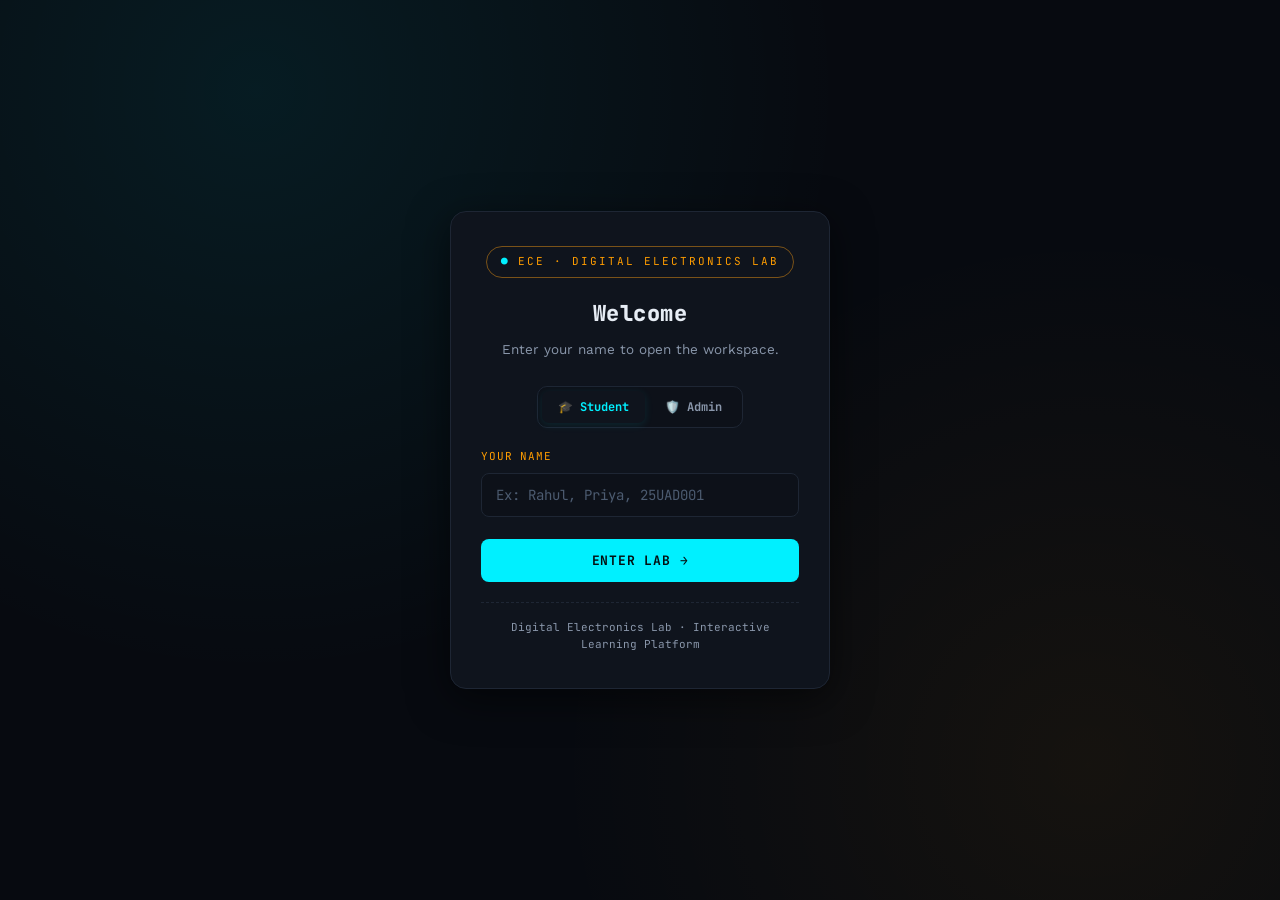
==== commit 46acca3c: "Add files via upload" ====
--- a/index.html
+++ b/index.html
@@ -53,6 +53,12 @@
   .login-error { color:var(--copper); background:rgba(255,157,0,0.1); border:1px solid var(--copper-dim); border-radius:8px; padding:9px 12px; font-size:12.5px; margin-bottom:16px; display:none; font-family:'JetBrains Mono',monospace; }
   .login-error.show { display:block; }
   .login-hint { margin-top:20px; font-family:'JetBrains Mono',monospace; font-size:11px; color:var(--text-dim); border-top:1px dashed var(--panel-border); padding-top:16px; }
+  .login-mode-toggle { display:inline-flex; gap:4px; background:var(--bg-alt); padding:4px; border:1px solid var(--panel-border); border-radius:10px; margin-bottom:20px; }
+  .login-mode-btn { font-family:'JetBrains Mono',monospace; font-size:12px; font-weight:700; padding:8px 16px; border-radius:7px; border:none; background:transparent; color:var(--text-dim); cursor:pointer; transition:all 0.15s ease; }
+  .login-mode-btn:hover { color:var(--trace); }
+  .login-mode-btn.active { background:var(--panel); color:var(--trace); box-shadow:0 2px 8px rgba(0,240,255,0.1); }
+  #loginModeAdminBtn.active { color:var(--copper); }
+  .admin-badge-pill { display:inline-block; margin-top:10px; font-family:'JetBrains Mono',monospace; font-size:11px; color:#1a1210; background:var(--copper); padding:4px 12px; border-radius:999px; font-weight:700; letter-spacing:.05em; }
 
   /* Section visibility */
   .lab-section { display:none; }
@@ -165,21 +171,22 @@
   }
   #topLoader.active{ opacity:1; }
 
-  /* Section entrance motion (replays every navigation) */
-  .lab-section.active{ animation:sectionIn .55s var(--ease-premium) both; }
+  /* Section entrance motion (replays every navigation) — 3D tilt-up */
+  .lab-section.active{ animation:sectionIn .6s var(--ease-premium) both; transform-style:preserve-3d; }
   @keyframes sectionIn{
-    0%{ opacity:0; transform:translateY(16px) scale(.985); filter:blur(3px); }
-    100%{ opacity:1; transform:translateY(0) scale(1); filter:blur(0); }
+    0%{ opacity:0; transform:perspective(1400px) rotateX(-7deg) translateY(22px) scale(.97); filter:blur(2px); }
+    100%{ opacity:1; transform:perspective(1400px) rotateX(0deg) translateY(0) scale(1); filter:blur(0); }
   }
   .hero{ animation:heroIn .6s var(--ease-premium) both; }
   @keyframes heroIn{ from{ opacity:0; transform:translateY(-12px); } to{ opacity:1; transform:translateY(0); } }
 
-  /* Panels & cards — premium lift on hover */
+  /* Panels & cards — premium 3D lift on hover */
   .panel, .lab-group, .asm-card, .login-card{
+    transform-style:preserve-3d;
     transition:transform .35s var(--ease-premium), box-shadow .35s var(--ease-premium), border-color .35s ease;
   }
   .panel:hover, .lab-group:hover{
-    transform:translateY(-4px);
+    transform:perspective(900px) rotateX(2.5deg) translateY(-6px);
     border-color:var(--trace-dim);
     box-shadow:0 16px 36px rgba(0,0,0,.45), 0 0 0 1px rgba(0,240,255,.06), 0 0 28px rgba(0,240,255,.07);
   }
@@ -188,15 +195,16 @@
   .reveal{ opacity:0; transform:translateY(22px); transition:opacity .7s var(--ease-premium), transform .7s var(--ease-premium); }
   .reveal.in-view{ opacity:1; transform:translateY(0); }
 
-  /* Dashboard cards — sweep shine + directional hover */
-  .card-item{ position:relative; overflow:hidden; transition:transform .3s var(--ease-premium), box-shadow .3s ease; }
+  /* Dashboard cards — sweep shine + directional 3D hover */
+  .card-item{ position:relative; overflow:hidden; transition:transform .3s var(--ease-premium), box-shadow .3s ease; transform-style:preserve-3d; }
   .card-item::before{
     content:''; position:absolute; inset:0; pointer-events:none;
     background:linear-gradient(120deg,transparent,rgba(0,240,255,.10),transparent);
     transform:translateX(-120%); transition:transform .6s var(--ease-premium);
   }
   .card-item:hover::before{ transform:translateX(120%); }
-  .card-item:hover{ transform:translateX(6px) translateY(-2px); box-shadow:0 10px 26px rgba(0,240,255,.12); }
+  .card-item:hover{ transform:perspective(700px) rotateY(-4deg) translateX(6px) translateY(-2px); box-shadow:0 10px 26px rgba(0,240,255,.12); }
+  .card-item:active{ transform:perspective(700px) rotateY(2deg) scale(0.98); }
   .card-item .arrow{ display:inline-block; transition:transform .3s var(--ease-spring); }
   .card-item:hover .arrow{ transform:translateX(5px); }
 
@@ -205,9 +213,9 @@
     position:relative; overflow:hidden;
     transition:transform .22s var(--ease-premium), box-shadow .25s ease, filter .2s ease, border-color .25s ease;
   }
-  .hub-btn:hover, .util-btn:hover, .nav-group button:hover:not(.nav-locked){ transform:translateY(-2px); box-shadow:0 8px 18px rgba(0,240,255,.10); }
-  .asm-btn:hover, .login-btn:hover{ transform:translateY(-2px); box-shadow:0 10px 24px rgba(0,240,255,.20); filter:brightness(1.08); }
-  .asm-btn:active, .login-btn:active, .hub-btn:active, .util-btn:active, .nav-group button:active{ transform:translateY(0) scale(.96); }
+  .hub-btn:hover, .util-btn:hover, .nav-group button:hover:not(.nav-locked){ transform:perspective(300px) rotateX(-6deg) translateY(-2px); box-shadow:0 8px 18px rgba(0,240,255,.10); }
+  .asm-btn:hover, .login-btn:hover{ transform:perspective(400px) rotateX(-4deg) translateY(-2px); box-shadow:0 10px 24px rgba(0,240,255,.20); filter:brightness(1.08); }
+  .asm-btn:active, .login-btn:active, .hub-btn:active, .util-btn:active, .nav-group button:active{ transform:perspective(300px) rotateX(10deg) scale(.95); }
   .ripple-el{ position:absolute; border-radius:50%; pointer-events:none; background:rgba(0,240,255,.35); transform:scale(0); animation:rippleAnim .65s ease-out forwards; }
   @keyframes rippleAnim{ to{ transform:scale(2.8); opacity:0; } }
 
@@ -220,10 +228,11 @@
   }
   @keyframes underlineIn{ from{ transform:scaleX(0); } to{ transform:scaleX(1); } }
 
-  /* Toggle switches — spring-eased knob + glow when on */
-  .switch{ transition:background-color .3s var(--ease-premium), box-shadow .3s ease; }
-  .switch::after{ transition:transform .32s var(--ease-spring) !important; }
+  /* Toggle switches — spring-eased 3D coin-flip knob + glow when on */
+  .switch{ perspective:80px; transition:background-color .3s var(--ease-premium), box-shadow .3s ease, transform .12s ease; }
+  .switch::after{ transition:left .32s var(--ease-spring), background-color .2s ease, transform .32s var(--ease-spring); transform-style:preserve-3d; }
   .switch.on{ box-shadow:0 0 14px rgba(0,240,255,.45); }
+  .switch:active{ transform:perspective(200px) rotateX(14deg) scale(.95); }
 
   /* LEDs & bulbs — soft pulse while active */
   .led-btn.on .bulb, .bulb.on{ animation:bulbPulse 1.8s ease-in-out infinite; }
@@ -274,14 +283,17 @@
     /* Nav bar: brand on its own line, topic tabs become a
        horizontally-scrollable strip (no more squeezed/wrapped
        buttons), utility icons wrap under it */
-    .tabs{ display:flex; flex-direction:column; align-items:stretch; gap:8px; padding:10px 12px; }
+    nav.tabs{ display:flex !important; flex-direction:column !important; align-items:stretch !important; justify-content:flex-start !important; gap:8px !important; padding:10px 12px !important; }
     .nav-brand{ text-align:center; font-size:13px; }
     .nav-group{
-      display:flex; flex-wrap:nowrap; gap:8px; overflow-x:auto; overflow-y:hidden;
+      display:flex !important; flex-wrap:nowrap !important; gap:8px; overflow-x:auto !important; overflow-y:hidden;
       -webkit-overflow-scrolling:touch; scroll-snap-type:x proximity; padding-bottom:4px;
       scrollbar-width:thin;
-    }
-    .nav-group button{ flex:0 0 auto; scroll-snap-align:start; white-space:nowrap; font-size:12px; padding:9px 12px; }
+      width:100% !important;
+      min-width:0 !important; /* lets this flex item shrink so overflow-x can actually scroll,
+                      instead of the box just growing wider than the screen */
+    }
+    .nav-group button{ flex:0 0 auto !important; scroll-snap-align:start; white-space:nowrap !important; font-size:12px; padding:9px 12px; }
     .nav-utility{ display:flex; flex-wrap:wrap; justify-content:flex-end; gap:8px; }
     .nav-utility .util-btn{ font-size:11.5px; padding:8px 10px; }
 
@@ -384,6 +396,49 @@
     .hero h1{ font-size:22px; }
     .asm-result-score .big{ font-size:42px; }
   }
+
+  /* ══════════════════════════════════════════════════════════
+     LOCK TOAST — replaces blocking alert() for locked-workspace
+     messages. Non-blocking, animated 3D entrance, auto-dismiss.
+     ══════════════════════════════════════════════════════════ */
+  #lockToastLayer{
+    position:fixed; top:18px; left:50%; z-index:5000;
+    display:flex; flex-direction:column; gap:10px; align-items:center;
+    pointer-events:none; width:100%; padding:0 16px;
+  }
+  .lock-toast{
+    pointer-events:auto; max-width:420px; width:100%;
+    background:var(--panel); border:1px solid var(--copper-dim); border-left:4px solid var(--copper);
+    border-radius:10px; padding:14px 16px; box-shadow:0 14px 34px rgba(0,0,0,.5), 0 0 0 1px rgba(255,157,0,.06);
+    font-family:'Work Sans',sans-serif; color:var(--text);
+    transform-style:preserve-3d; transform:perspective(700px) rotateX(-40deg) translateY(-16px); transform-origin:top center;
+    opacity:0; animation:toastIn .45s cubic-bezier(0.16,1,0.3,1) forwards;
+    position:relative;
+  }
+  .lock-toast.leaving{ animation:toastOut .35s cubic-bezier(0.4,0,1,1) forwards; }
+  @keyframes toastIn{
+    0%{ opacity:0; transform:perspective(700px) rotateX(-40deg) translateY(-16px); }
+    100%{ opacity:1; transform:perspective(700px) rotateX(0deg) translateY(0); }
+  }
+  @keyframes toastOut{
+    0%{ opacity:1; transform:perspective(700px) rotateX(0deg) translateY(0) scale(1); }
+    100%{ opacity:0; transform:perspective(700px) rotateX(24deg) translateY(-10px) scale(0.96); }
+  }
+  .lock-toast strong{
+    display:flex; align-items:center; gap:8px; font-family:'JetBrains Mono',monospace;
+    font-size:12.5px; letter-spacing:.04em; text-transform:uppercase; color:var(--copper); margin-bottom:6px;
+  }
+  .lock-toast p{ margin:0; font-size:13.5px; color:var(--text-dim); line-height:1.5; }
+  .lock-toast .toast-close{
+    position:absolute; top:10px; right:10px; background:none; border:none; color:var(--text-dim);
+    cursor:pointer; font-size:15px; line-height:1; padding:4px; border-radius:4px; transition:color .15s ease;
+  }
+  .lock-toast .toast-close:hover{ color:var(--danger); }
+  .lock-toast .toast-bar{
+    position:absolute; left:0; bottom:0; height:2px; background:var(--copper); border-radius:0 0 0 10px;
+    animation:toastTimer 4.2s linear forwards;
+  }
+  @keyframes toastTimer{ from{ width:100%; } to{ width:0%; } }
 </style>
 </head>
 <body>
@@ -393,21 +448,45 @@
 <div class="login-overlay" id="loginOverlay">
   <div class="login-card">
     <span class="chip-eyebrow">ECE · Digital Electronics Lab</span>
-    <h2>Welcome</h2>
-    <p class="login-sub">Enter your name to open the workspace.</p>
+    <h2 id="loginHeading">Welcome</h2>
+    <p class="login-sub" id="loginSub">Enter your name to open the workspace.</p>
+
+    <div class="login-mode-toggle" role="tablist" aria-label="Login mode">
+      <button type="button" class="login-mode-btn active" id="loginModeStudentBtn" role="tab" aria-selected="true" onclick="setLoginMode('student')">🎓 Student</button>
+      <button type="button" class="login-mode-btn" id="loginModeAdminBtn" role="tab" aria-selected="false" onclick="setLoginMode('admin')">🛡️ Admin</button>
+    </div>
+
     <div class="login-error" id="loginError">Please enter your name to continue.</div>
+
+    <!-- Student login -->
     <form id="loginForm" onsubmit="return handleLogin(event)">
       <div class="login-field">
         <label for="loginUser">Your Name</label>
-        <input type="text" id="loginUser" placeholder="Ex: Rahul, Priya, 25UAD001" autocomplete="name" required />
+        <input type="text" id="loginUser" placeholder="Ex: Rahul, Priya, 25UAD001" autocomplete="name" />
       </div>
       <button type="submit" class="login-btn">Enter Lab →</button>
     </form>
-    <div class="login-hint">Digital Electronics Lab &middot; Interactive Learning Platform</div>
+
+    <!-- Admin login -->
+    <form id="adminLoginForm" onsubmit="return handleAdminLogin(event)" style="display:none;">
+      <div class="login-field">
+        <label for="loginAdminUser">Admin Username</label>
+        <input type="text" id="loginAdminUser" placeholder="admin" autocomplete="username" />
+      </div>
+      <div class="login-field">
+        <label for="loginAdminPass">Admin Password</label>
+        <input type="password" id="loginAdminPass" placeholder="••••••••" autocomplete="current-password" />
+      </div>
+      <button type="submit" class="login-btn" style="background:var(--copper);">🛡️ Enter as Admin →</button>
+    </form>
+
+    <div class="login-hint" id="loginHint">Digital Electronics Lab &middot; Interactive Learning Platform</div>
   </div>
 </div>
 
 <div id="siteContent">
+
+<div id="lockToastLayer" aria-live="polite"></div>
 
 <!-- ═══════════ SHARED NAV ═══════════ -->
 <nav class="tabs" id="mainNav" aria-label="Lab navigation">
@@ -423,7 +502,7 @@
     <button id="btn-nav-enc42" onclick="showSection('enc42')">4:2 P.Enc</button>
     <button id="btn-nav-enc83" onclick="showSection('enc83')">8:3 P.Enc</button>
     <button id="btn-nav-sandbox" onclick="showSection('sandbox')" style="color:var(--copper);">🛠️ Sandbox</button>
-    <button id="btn-nav-assessment" onclick="location.href='assessment.html'" style="color:var(--trace);">Assessment</button>
+    <button id="btn-nav-assessment" onclick="goToAssessment()" style="color:var(--trace);">Assessment</button>
   </div>
   <div class="nav-utility">
     <button class="util-btn" id="themeToggle" onclick="toggleTheme()" title="Toggle light/dark theme">☀ Theme</button>
@@ -477,8 +556,8 @@
   </section>
   <section style="margin-bottom:40px;">
     <h2 class="section-title">Interactive Assessment</h2>
-    <p class="lead">21-question timed assessment covering all 6 circuits with instant feedback and a topic-wise breakdown.</p>
-    <div class="card-item" onclick="location.href='assessment.html'" style="background:var(--panel);border:1px solid var(--trace-dim);max-width:520px;box-shadow:0 0 20px rgba(0,240,255,0.07);">
+    <p class="lead">21-question timed assessment covering all 6 circuits with instant feedback and a topic-wise breakdown. <strong style="color:var(--copper);">Locked until you pass the diagnostic test for every decoder and encoder workspace above.</strong></p>
+    <div class="card-item" id="assessmentLaunchCard" onclick="goToAssessment()" style="background:var(--panel);border:1px solid var(--trace-dim);max-width:520px;box-shadow:0 0 20px rgba(0,240,255,0.07);">
       <div class="card-content"><h4 style="color:var(--trace);">Launch Assessment</h4><p>21 questions · 20 min · instant feedback · personal best</p></div>
       <div class="arrow" style="font-size:24px;">→</div>
     </div>
@@ -857,8 +936,6 @@
       <button class="ic-sel-btn" id="ic-btn-enc82" onclick="selectSandboxIC('enc82')">8:2 Encoder</button>
       <button class="ic-sel-btn" id="ic-btn-enc42" onclick="selectSandboxIC('enc42')">4:2 Priority</button>
       <button class="ic-sel-btn" id="ic-btn-enc83" onclick="selectSandboxIC('enc83')">8:3 Priority</button>
-      <button class="ic-sel-btn" id="ic-btn-mux41" onclick="selectSandboxIC('mux41')">4:1 MUX</button>
-      <button class="ic-sel-btn" id="ic-btn-demux14" onclick="selectSandboxIC('demux14')">1:4 DEMUX</button>
     </div>
     <div class="ic-tip-bar">
       💡 <strong>How to wire:</strong> <strong>Drag</strong> a <span style="color:#ff8822">switch hole</span> → drop on the matching <span style="color:#ff8822">IC input pin</span>. <strong>Drag</strong> an <span style="color:#22cc66">IC output pin</span> → drop on the matching <span style="color:#22cc66">LED</span>. Toggle wired switches to see live logic. Use <strong>Auto-Wire</strong> to skip manual wiring.
@@ -916,8 +993,83 @@
 
 /* ── Login ── */
 const NAME_KEY='ecd_lab_user_name';
-function unlockSite(){document.getElementById('loginOverlay').style.display='none';document.getElementById('siteContent').style.display='block';try{const n=sessionStorage.getItem(NAME_KEY)||'';if(n)document.getElementById('welcomeBanner').innerHTML='Welcome, <strong>'+n+'</strong>! Select a lab workspace below.';}catch(e){}}
-function handleLogin(e){e.preventDefault();const u=document.getElementById('loginUser').value.trim(),err=document.getElementById('loginError');if(u.length>0){try{sessionStorage.setItem(NAME_KEY,u);}catch(e){}err.classList.remove('show');unlockSite();}else{err.classList.add('show');document.getElementById('loginUser').focus();}return false;}
+const ADMIN_FLAG_KEY='ecd_lab_is_admin';
+const ADMIN_USERNAME='admin';
+const ADMIN_PASSWORD='ece123';
+
+function isAdminUser(){
+  try{ return sessionStorage.getItem(ADMIN_FLAG_KEY)==='true'; }catch(e){ return false; }
+}
+
+function setLoginMode(mode){
+  const isAdmin = mode==='admin';
+  document.getElementById('loginModeStudentBtn').classList.toggle('active', !isAdmin);
+  document.getElementById('loginModeStudentBtn').setAttribute('aria-selected', String(!isAdmin));
+  document.getElementById('loginModeAdminBtn').classList.toggle('active', isAdmin);
+  document.getElementById('loginModeAdminBtn').setAttribute('aria-selected', String(isAdmin));
+  document.getElementById('loginForm').style.display = isAdmin ? 'none' : 'block';
+  document.getElementById('adminLoginForm').style.display = isAdmin ? 'block' : 'none';
+  document.getElementById('loginHeading').textContent = isAdmin ? 'Admin Access' : 'Welcome';
+  document.getElementById('loginSub').textContent = isAdmin
+    ? 'Sign in with admin credentials to unlock every workspace.'
+    : 'Enter your name to open the workspace.';
+  document.getElementById('loginHint').textContent = isAdmin
+    ? 'Admin accounts have full access to every decoder, encoder, and the assessment.'
+    : 'Digital Electronics Lab · Interactive Learning Platform';
+  document.getElementById('loginError').classList.remove('show');
+}
+
+function unlockSite(){
+  document.getElementById('loginOverlay').style.display='none';
+  document.getElementById('siteContent').style.display='block';
+  try{
+    const admin = isAdminUser();
+    const n = sessionStorage.getItem(NAME_KEY) || '';
+    const banner = document.getElementById('welcomeBanner');
+    if(admin){
+      banner.innerHTML = 'Welcome, <strong>Admin</strong>! <span class="admin-badge-pill">🛡️ Full Access</span> — every workspace and the assessment are unlocked.';
+    } else if(n){
+      banner.innerHTML = 'Welcome, <strong>'+n+'</strong>! Select a lab workspace below.';
+    }
+  }catch(e){}
+  updateNavLockStates();
+}
+
+function handleLogin(e){
+  e.preventDefault();
+  const u=document.getElementById('loginUser').value.trim(),err=document.getElementById('loginError');
+  if(u.length>0){
+    try{ sessionStorage.setItem(NAME_KEY,u); sessionStorage.setItem(ADMIN_FLAG_KEY,'false'); }catch(e){}
+    err.classList.remove('show');
+    unlockSite();
+  }else{
+    err.textContent='Please enter your name to continue.';
+    err.classList.add('show');
+    document.getElementById('loginUser').focus();
+  }
+  return false;
+}
+
+function handleAdminLogin(e){
+  e.preventDefault();
+  const u=document.getElementById('loginAdminUser').value.trim();
+  const p=document.getElementById('loginAdminPass').value;
+  const err=document.getElementById('loginError');
+  if(u===ADMIN_USERNAME && p===ADMIN_PASSWORD){
+    try{
+      sessionStorage.setItem(NAME_KEY,'Admin');
+      sessionStorage.setItem(ADMIN_FLAG_KEY,'true');
+    }catch(e){}
+    err.classList.remove('show');
+    unlockSite();
+  }else{
+    err.textContent='Incorrect admin username or password.';
+    err.classList.add('show');
+    document.getElementById('loginAdminPass').focus();
+  }
+  return false;
+}
+
 window.addEventListener('load',()=>{try{if(sessionStorage.getItem(NAME_KEY))unlockSite();}catch(e){}});
 
 /* ── Section Navigation & Progression ── */
@@ -944,6 +1096,7 @@
 
 function isTopicUnlocked(id) {
   if (id === 'hub' || id === 'sandbox' || id === 'assessment') return true;
+  if (typeof isAdminUser === 'function' && isAdminUser()) return true;
   const idx = TOPIC_SEQUENCE.indexOf(id);
   if (idx <= 0) return true;
   const prevTopic = TOPIC_SEQUENCE[idx - 1];
@@ -975,7 +1128,7 @@
       }
     }
     
-    const cards = document.querySelectorAll(`[onclick="showSection('${id}')"]`);
+    const cards = document.querySelectorAll(`.card-item[onclick="showSection('${id}')"]`);
     cards.forEach(card => {
       if (!unlocked) {
         card.classList.add('card-locked');
@@ -990,6 +1143,74 @@
       }
     });
   });
+
+  updateAssessmentLockState();
+}
+
+function allTopicsCompleted() {
+  if (typeof isAdminUser === 'function' && isAdminUser()) return true;
+  return TOPIC_SEQUENCE.every(id => getTopicCompleted(id));
+}
+
+function updateAssessmentLockState() {
+  const ready = allTopicsCompleted();
+  const navBtn = document.getElementById('btn-nav-assessment');
+  if (navBtn) {
+    let text = navBtn.textContent.replace('🔒 ', '').replace('🔒', '').trim();
+    navBtn.classList.toggle('nav-locked', !ready);
+    navBtn.textContent = ready ? text : '🔒 ' + text;
+    if (ready) navBtn.removeAttribute('aria-disabled'); else navBtn.setAttribute('aria-disabled', 'true');
+  }
+  const card = document.getElementById('assessmentLaunchCard');
+  if (card) {
+    card.classList.toggle('card-locked', !ready);
+    const arrow = card.querySelector('.arrow');
+    if (arrow) arrow.textContent = ready ? '→' : '🔒';
+    const sub = card.querySelector('.card-content p');
+    if (sub) {
+      const remaining = TOPIC_SEQUENCE.filter(id => !getTopicCompleted(id)).length;
+      sub.textContent = ready
+        ? '21 questions · 20 min · instant feedback · personal best'
+        : `Locked — finish ${remaining} more diagnostic test${remaining === 1 ? '' : 's'} in the Hub to unlock`;
+    }
+  }
+}
+
+/* Non-blocking, animated replacement for alert() — used for lock
+   notices so a locked click always gives visible feedback (a native
+   alert() can be silently suppressed in embedded/sandboxed previews,
+   which made locked nav clicks look like they "did nothing"). */
+function showLockToast(title, message){
+  const layer = document.getElementById('lockToastLayer');
+  if(!layer) { alert(title + '\n' + message); return; }
+  const el = document.createElement('div');
+  el.className = 'lock-toast';
+  el.setAttribute('role', 'alert');
+  el.innerHTML = `
+    <button class="toast-close" aria-label="Dismiss">✕</button>
+    <strong>🔒 ${title}</strong>
+    <p>${message}</p>
+    <div class="toast-bar"></div>
+  `;
+  const dismiss = () => {
+    if(el.classList.contains('leaving')) return;
+    el.classList.add('leaving');
+    el.style.animationFillMode = 'forwards';
+    setTimeout(() => el.remove(), 380);
+  };
+  el.querySelector('.toast-close').onclick = dismiss;
+  layer.appendChild(el);
+  if(typeof playSynthTone === 'function') playSynthTone(300);
+  setTimeout(dismiss, 4200);
+}
+
+function goToAssessment() {
+  if (!allTopicsCompleted()) {
+    const remaining = TOPIC_SEQUENCE.filter(id => !getTopicCompleted(id)).map(id => TOPIC_LABELS[id]);
+    showLockToast('Assessment Locked', `Complete the diagnostic test for every decoder and encoder workspace first. Still needed: ${remaining.join(', ')}.`);
+    return;
+  }
+  location.href = 'assessment.html';
 }
 
 function resetProgress() {
@@ -1007,7 +1228,7 @@
     const idx = TOPIC_SEQUENCE.indexOf(id);
     const prevTopic = TOPIC_SEQUENCE[idx - 1];
     const prevLabel = TOPIC_LABELS[prevTopic];
-    alert(`🔒 Workspace Locked\nPlease complete the validation test for "${prevLabel}" to unlock this workspace!`);
+    showLockToast('Workspace Locked', `Complete the validation test for "${prevLabel}" to unlock this workspace.`);
     return;
   }
 
@@ -1037,18 +1258,6 @@
 
 /* ── Audio Synthesizer (Web Audio API) ── */
 let audioCtx=null, audioSynthEnabled=true;
-function toggleAudioSynth(){
-  audioSynthEnabled=!audioSynthEnabled;
-  const btn=document.getElementById('btnAudioToggle');
-  if(btn){
-    btn.textContent=audioSynthEnabled?'🎵 Audio Synth: ON':'🎵 Audio Synth: OFF';
-    btn.classList.toggle('active',audioSynthEnabled);
-  }
-  if(audioSynthEnabled && !audioCtx){
-    const AC=window.AudioContext||window.webkitAudioContext;
-    if(AC)audioCtx=new AC();
-  }
-}
 function playSynthTone(freq=440){
   if(!audioSynthEnabled)return;
   if(!audioCtx){
@@ -1075,44 +1284,6 @@
   playSynthTone(220); // A3
   setTimeout(() => playSynthTone(196), 150); // G3
 }
-
-/* ── Voice Control (Web Speech API) ── */
-let voiceRec=null, voiceActive=false;
-function toggleVoiceControl(){
-  const btn=document.getElementById('btnVoiceControl');
-  const SR=window.SpeechRecognition||window.webkitSpeechRecognition;
-  if(!SR){alert('Speech Recognition is not supported in this browser. Please use Chrome or Edge.');return;}
-  voiceActive=!voiceActive;
-  if(btn){
-    btn.classList.toggle('active',voiceActive);
-  }
-  if(voiceActive){
-    if(btn) btn.textContent='🎙️ Listening...';
-    voiceRec=new SR(); voiceRec.continuous=true; voiceRec.interimResults=false;
-    voiceRec.onresult=(e)=>{
-      const cmd=e.results[e.results.length-1][0].transcript.toLowerCase().trim();
-      processVoiceCmd(cmd);
-    };
-    voiceRec.onend=()=>{if(voiceActive)voiceRec.start();};
-    voiceRec.start();
-  }else{
-    if(btn) btn.textContent='🎙️ Voice Control';
-    if(voiceRec){voiceRec.stop(); voiceRec=null;}
-  }
-}
-function processVoiceCmd(c){
-  if(c.includes('dec')||c.includes('decoder')){
-    if(c.includes('1')||c.includes('one'))showSection('dec12');
-    else if(c.includes('2')||c.includes('two'))showSection('dec24');
-    else if(c.includes('3')||c.includes('three'))showSection('dec38');
-  }else if(c.includes('enc')||c.includes('encoder')){
-    if(c.includes('2')||c.includes('two'))showSection('enc21');
-    else if(c.includes('4')||c.includes('four'))showSection('enc42');
-    else if(c.includes('8')||c.includes('eight'))showSection('enc83');
-  }else if(c.includes('assessment')||c.includes('test')){location.href='assessment.html';}
-  else if(c.includes('hub')||c.includes('home')){showSection('hub');}
-}
-
 
 function toggleCircuitInput(type, key){
   if(type==='dec12') toggleDec12(key);
@@ -1636,65 +1807,6 @@
 function copyExportCode(){
   const txt=document.getElementById('exportCodeText').textContent;
   navigator.clipboard.writeText(txt).then(()=>alert('Code copied to clipboard!'));
-}
-
-/* ── Fault Injection Debugger Mode ── */
-let faultModeActive=false, activeFault=null;
-function toggleFaultMode(){
-  faultModeActive=!faultModeActive;
-  const btn=document.getElementById('btnFaultMode');
-  if(btn){
-    btn.textContent=faultModeActive?'🐛 Debug Faults: ON':'🐛 Debug Faults: OFF';
-    btn.classList.toggle('active',faultModeActive);
-  }
-  if(faultModeActive){
-    activeFault='STUCK_A1_0';
-    alert('Fault injected: A hardware defect has occurred in the active circuit. Test the inputs to identify the fault!');
-  }else{
-    activeFault=null;
-    alert('Fault cleared. Normal circuit operation restored.');
-  }
-}
-
-/* ── Timed Speed Sprint Challenge Game ── */
-function startSprintChallenge(){
-  let target=Math.floor(Math.random()*4);
-  const targetLabel=['D0','D1','D2','D3'][target];
-  showSection('dec24');
-  alert(`⏱️ Speed Sprint Challenge!\nGoal: Activate output ${targetLabel} on the 2:4 Decoder in minimum time!`);
-}
-
-/* ── Sandbox Custom Gate Simulator ── */
-const stateSandbox={in1:0,in2:0,gate:'AND'};
-function toggleSandbox(p){
-  stateSandbox[p]=stateSandbox[p]?0:1;
-  document.getElementById('sw-sb-'+p).classList.toggle('on',stateSandbox[p]===1);
-  renderSandbox();
-}
-function setSandboxGate(g){
-  stateSandbox.gate=g;
-  ['and','or','nand','nor','xor'].forEach(k=>document.getElementById('sb-gate-'+k).classList.remove('active'));
-  document.getElementById('sb-gate-'+g.toLowerCase()).classList.add('active');
-  document.getElementById('sb-gate-text').textContent=g;
-  renderSandbox();
-}
-function renderSandbox(){
-  const{in1,in2,gate}=stateSandbox;
-  let out=0;
-  if(gate==='AND')out=in1&&in2?1:0;
-  else if(gate==='OR')out=in1||in2?1:0;
-  else if(gate==='NAND')out=!(in1&&in2)?1:0;
-  else if(gate==='NOR')out=!(in1||in2)?1:0;
-  else if(gate==='XOR')out=in1!==in2?1:0;
-
-  document.getElementById('sb-wire-a').className.baseVal=`wire ${in1?'hot':''}`;
-  document.getElementById('sb-wire-b').className.baseVal=`wire ${in2?'hot':''}`;
-  document.getElementById('sb-gate-body').className.baseVal=`gate-body ${out?'hot':''}`;
-  document.getElementById('sb-wire-out').className.baseVal=`wire ${out?'hot':''}`;
-  document.getElementById('sb-led').setAttribute('fill',out?'var(--led-on)':'var(--led-off)');
-  document.getElementById('lbl-sb-out').textContent=`Output = ${out}`;
-  document.getElementById('led-sb-out').parentElement.classList.toggle('on',out===1);
-  playSynthTone(out?523:261);
 }
 
 /* ── Init all renders ── */
@@ -2991,32 +3103,6 @@
       V:"Y7 + Y6 + Y5 + Y4 + Y3 + Y2 + Y1 + Y0"
     }
   },
-  mux41: {
-    name:'4:1 Multiplexer', icLabel:'74LS153', color:'#33e0a0',
-    inputs:['E','S1','S0','D0','D1','D2','D3'], outputs:['Y'],
-    logic(sw){
-      const E=sw.E|0;
-      if(!E) return{Y:0};
-      const S1=sw.S1|0,S0=sw.S0|0,i=(S1<<1)|S0;
-      return{Y:sw['D'+i]|0};
-    },
-    equations:{
-      Y:"E · (S1' · S0' · D0 + S1' · S0 · D1 + S1 · S0' · D2 + S1 · S0 · D3)"
-    }
-  },
-  demux14: {
-    name:'1:4 Demultiplexer', icLabel:'74LS139 (DEMUX)', color:'#33e0a0',
-    inputs:['E','S1','S0','D'], outputs:['Y0','Y1','Y2','Y3'],
-    logic(sw){
-      const E=sw.E|0,r={Y0:0,Y1:0,Y2:0,Y3:0};
-      if(!E) return r;
-      const S1=sw.S1|0,S0=sw.S0|0,i=(S1<<1)|S0;
-      r['Y'+i]=sw.D|0; return r;
-    },
-    equations:{
-      Y0:"E · S1' · S0' · D", Y1:"E · S1' · S0 · D", Y2:"E · S1 · S0' · D", Y3:"E · S1 · S0 · D"
-    }
-  }
 };
 
 /* ── Wire colour palettes ── */
--- a/lab_style.css
+++ b/lab_style.css
@@ -39,7 +39,10 @@
   background:
     radial-gradient(circle at 15% 0%, rgba(0, 132, 168, 0.06), transparent 45%),
     radial-gradient(circle at 85% 15%, rgba(198, 120, 0, 0.05), transparent 40%),
+    repeating-linear-gradient(0deg, rgba(0,132,168,0.05) 0px, rgba(0,132,168,0.05) 1px, transparent 1px, transparent 34px),
+    repeating-linear-gradient(90deg, rgba(0,132,168,0.05) 0px, rgba(0,132,168,0.05) 1px, transparent 1px, transparent 34px),
     var(--bg);
+  background-attachment: fixed;
 }
 [data-theme="light"] .login-overlay {
   background:
@@ -196,16 +199,41 @@
   background:
     radial-gradient(circle at 15% 0%, rgba(0, 240, 255, 0.07), transparent 45%),
     radial-gradient(circle at 85% 15%, rgba(255, 157, 0, 0.05), transparent 40%),
+    repeating-linear-gradient(0deg, rgba(0,240,255,0.035) 0px, rgba(0,240,255,0.035) 1px, transparent 1px, transparent 34px),
+    repeating-linear-gradient(90deg, rgba(0,240,255,0.035) 0px, rgba(0,240,255,0.035) 1px, transparent 1px, transparent 34px),
     var(--bg);
+  background-attachment: fixed;
   color: var(--text);
   font-family: 'Work Sans', sans-serif;
   line-height: 1.6;
 }
+
+/* ── Themed scrollbar (shared across hub + standalone lab pages) ── */
+::-webkit-scrollbar { width: 11px; height: 11px; }
+::-webkit-scrollbar-track { background: var(--bg-alt); }
+::-webkit-scrollbar-thumb { background: var(--panel-border); border-radius: 8px; border: 2px solid var(--bg-alt); }
+::-webkit-scrollbar-thumb:hover { background: var(--trace-dim); }
+* { scrollbar-color: var(--panel-border) var(--bg-alt); scrollbar-width: thin; }
 h1, h2, h3, h4, h5, .mono { font-family: 'JetBrains Mono', monospace; letter-spacing: 0.02em; }
 a { text-decoration: none; color: var(--trace); transition: all 0.2s ease; }
 a:hover { color: var(--text); }
 
-header.hero { padding: 60px 24px 40px; text-align: center; border-bottom: 1px solid var(--panel-border); }
+header.hero {
+  padding: 60px 24px 40px; text-align: center; border-bottom: 1px solid var(--panel-border);
+  position: relative; overflow: hidden;
+}
+header.hero::before {
+  content: ""; position: absolute; top: 0; left: -30%; width: 30%; height: 2px;
+  background: linear-gradient(90deg, transparent, var(--trace), transparent);
+  box-shadow: 0 0 12px 1px var(--trace);
+  animation: heroScan 7s ease-in-out infinite;
+  opacity: 0.65;
+}
+@keyframes heroScan {
+  0% { left: -30%; }
+  50% { left: 100%; }
+  100% { left: -30%; }
+}
 .chip-eyebrow {
   display: inline-flex; align-items: center; gap: 8px;
   font-family: 'JetBrains Mono', monospace; font-size: 11px; letter-spacing: 0.18em; text-transform: uppercase;
@@ -231,12 +259,21 @@
 .nav-brand span { color: var(--trace); }
 .nav-group { display: flex; align-items: center; gap: 6px; flex-wrap: wrap; }
 nav.tabs button {
+  position: relative;
   font-family: 'JetBrains Mono', monospace; font-size: 11.5px; text-transform: uppercase; letter-spacing: 0.06em;
   color: var(--text-dim); background: transparent; border: 1px solid transparent;
   padding: 7px 12px; border-radius: 8px; cursor: pointer; transition: all .15s ease;
 }
-nav.tabs button:hover { color: var(--trace); border-color: var(--trace-dim); background: var(--panel); }
+nav.tabs button:hover { color: var(--trace); border-color: var(--trace-dim); background: var(--panel); transform: perspective(300px) rotateX(-6deg); }
+nav.tabs button:active { transform: perspective(300px) rotateX(10deg) scale(0.95); }
 nav.tabs button.active { color: var(--trace); border-color: var(--trace); background: var(--panel); font-weight: 700; box-shadow: 0 0 10px rgba(0, 240, 255, 0.15); }
+nav.tabs button.active::after {
+  content: ""; position: absolute; left: 18%; right: 18%; bottom: -2px; height: 2px; border-radius: 2px;
+  background: linear-gradient(90deg, var(--trace), var(--copper));
+  box-shadow: 0 0 8px var(--trace);
+  animation: navUnderlineIn 0.3s cubic-bezier(0.34,1.56,0.64,1) both;
+}
+@keyframes navUnderlineIn { from { transform: scaleX(0); } to { transform: scaleX(1); } }
 nav.tabs button.hub-btn { color: var(--copper); }
 nav.tabs button.hub-btn.active { border-color: var(--copper); box-shadow: 0 0 10px rgba(255, 157, 0, 0.15); }
 
@@ -286,10 +323,42 @@
 .panel {
   background: var(--panel); border: 1px solid var(--panel-border); border-radius: var(--radius);
   padding: 24px; box-shadow: 0 4px 20px rgba(0,0,0,0.4);
-  animation: panelRise 0.5s cubic-bezier(0.16, 1, 0.3, 1) both;
-  transition: transform 0.25s ease, box-shadow 0.25s ease, border-color 0.25s ease, background 0.3s ease, color 0.3s ease;
-}
-.panel:hover { transform: translateY(-3px); box-shadow: 0 10px 30px rgba(0,0,0,0.5); border-color: var(--trace-dim); }
+  animation: panelRise 0.6s cubic-bezier(0.16, 1, 0.3, 1) both;
+  transform-style: preserve-3d; transform-origin: bottom center;
+  transition: transform 0.35s cubic-bezier(0.16, 1, 0.3, 1), box-shadow 0.35s ease, border-color 0.25s ease, background 0.3s ease, color 0.3s ease;
+}
+.panel:hover {
+  transform: perspective(900px) rotateX(2.5deg) translateY(-6px);
+  box-shadow: 0 20px 40px rgba(0,0,0,0.5), 0 0 0 1px rgba(0,240,255,0.05);
+  border-color: var(--trace-dim);
+}
+@keyframes panelRise {
+  0% { opacity: 0; transform: perspective(1200px) rotateX(-14deg) translateY(28px); }
+  100% { opacity: 1; transform: perspective(1200px) rotateX(0deg) translateY(0); }
+}
+
+/* ── Signature: oscilloscope-frame corner brackets on card surfaces ── */
+.panel, .lab-group, .asm-card, .test-panel, .diag-start-screen {
+  position: relative;
+}
+.panel::before, .panel::after,
+.lab-group::before, .lab-group::after,
+.asm-card::before, .asm-card::after,
+.test-panel::before, .test-panel::after,
+.diag-start-screen::before, .diag-start-screen::after {
+  content: ""; position: absolute; width: 14px; height: 14px; pointer-events: none;
+  border-color: var(--trace-dim); opacity: 0.55; transition: opacity 0.25s ease, border-color 0.25s ease;
+}
+.panel::before, .lab-group::before, .asm-card::before, .test-panel::before, .diag-start-screen::before {
+  top: -1px; left: -1px; border-top: 2px solid; border-left: 2px solid; border-radius: 3px 0 0 0;
+}
+.panel::after, .lab-group::after, .asm-card::after, .test-panel::after, .diag-start-screen::after {
+  bottom: -1px; right: -1px; border-bottom: 2px solid; border-right: 2px solid; border-radius: 0 0 3px 0;
+}
+.panel:hover::before, .panel:hover::after,
+.lab-group:hover::before, .lab-group:hover::after {
+  opacity: 1; border-color: var(--trace);
+}
 .grid-2 .panel:nth-child(2) { animation-delay: 0.08s; }
 @keyframes panelRise {
   from { opacity: 0; transform: translateY(12px); }
@@ -310,24 +379,35 @@
   display: flex; flex-direction: column; align-items: center; gap: 8px;
   background: none; border: none; cursor: pointer; color: var(--text);
   font-family: 'JetBrains Mono', monospace; font-size: 12px;
-}
+  transition: transform 0.12s ease;
+}
+.led-btn:not([disabled]):active { transform: perspective(200px) rotateX(16deg) scale(0.93); }
 .bulb {
   width: 34px; height: 34px; border-radius: 50%; background: var(--led-off);
-  border: 2px solid #05080c; box-shadow: inset 0 0 6px rgba(0,0,0,0.6); transition: all .2s ease;
-}
-.led-btn.on .bulb { background: var(--led-on); box-shadow: 0 0 14px 4px rgba(0,240,255,0.5), inset 0 0 4px rgba(0,0,0,0.2); }
+  border: 2px solid #05080c; box-shadow: inset 0 0 6px rgba(0,0,0,0.6);
+  transition: all .2s ease, transform .25s cubic-bezier(0.34, 1.56, 0.64, 1);
+  transform: perspective(200px) rotateX(0deg);
+}
+.led-btn.on .bulb { background: var(--led-on); box-shadow: 0 0 14px 4px rgba(0,240,255,0.5), inset 0 0 4px rgba(0,0,0,0.2); transform: perspective(200px) rotateX(-8deg) translateZ(2px); }
 .led-btn.on .bulb.amber { background: var(--led-on-amber); box-shadow: 0 0 14px 4px rgba(255,157,0,0.5), inset 0 0 4px rgba(0,0,0,0.2); }
 .led-btn[disabled] { cursor: default; }
 
 .toggle { display: flex; flex-direction: column; align-items: center; gap: 9px; font-family: 'JetBrains Mono', monospace; font-size: 12px; }
 .toggle .switch {
   width: 54px; height: 28px; border-radius: 20px; background: var(--led-off);
-  border: 1px solid var(--panel-border); position: relative; cursor: pointer; transition: background .2s ease, border-color .2s ease;
-}
-.toggle .switch::after { content: ""; position: absolute; top: 2px; left: 2px; width: 22px; height: 22px; border-radius: 50%; background: var(--text-dim); transition: left .3s cubic-bezier(0.34, 1.56, 0.64, 1), background .2s ease; }
+  border: 1px solid var(--panel-border); position: relative; cursor: pointer;
+  perspective: 80px; transition: background .2s ease, border-color .2s ease, transform .12s ease;
+}
+.toggle .switch::after {
+  content: ""; position: absolute; top: 2px; left: 2px; width: 22px; height: 22px; border-radius: 50%; background: var(--text-dim);
+  transition: left .32s cubic-bezier(0.34, 1.56, 0.64, 1), background .2s ease, transform .32s cubic-bezier(0.34, 1.56, 0.64, 1);
+  transform: rotateY(0deg) translateZ(0);
+  transform-style: preserve-3d;
+}
 .toggle .switch.on { background: var(--trace-dim); border-color: var(--trace); }
-.toggle .switch.on::after { left: 26px; background: var(--trace); }
+.toggle .switch.on::after { left: 26px; background: var(--trace); transform: rotateY(360deg) translateZ(4px); }
 .toggle .switch:hover { border-color: var(--trace-dim); }
+.toggle .switch:active { transform: perspective(200px) rotateX(14deg) scale(0.95); }
 
 .output-readout {
   margin-top: 18px; padding: 15px 18px; border-radius: 8px; background: var(--bg-alt); border: 1px solid var(--panel-border);
@@ -354,12 +434,20 @@
 .logic-expressions { margin-top: 18px; }
 .logic-expressions h5 { margin: 0 0 10px; color: var(--copper); font-size: 12px; text-transform: uppercase; letter-spacing: 0.08em; }
 .expr-item {
+  position: relative;
   font-family: 'JetBrains Mono', monospace; font-size: 14px; color: var(--trace);
   background: var(--bg-alt); border: 1px solid var(--panel-border); border-left: 3px solid var(--trace-dim);
-  border-radius: 6px; padding: 10px 14px; margin-bottom: 8px; letter-spacing: 0.015em;
+  border-radius: 6px; padding: 10px 14px 10px 22px; margin-bottom: 8px; letter-spacing: 0.015em;
   transition: border-color 0.2s ease, background 0.2s ease;
 }
+.expr-item::before {
+  content: ""; position: absolute; left: 8px; top: 50%; transform: translateY(-50%);
+  width: 5px; height: 5px; border-radius: 50%; background: var(--trace-dim);
+  box-shadow: 0 0 0 2px var(--bg-alt);
+  transition: background 0.2s ease, box-shadow 0.2s ease;
+}
 .expr-item:hover { border-left-color: var(--trace); background: rgba(0, 240, 255, 0.05); }
+.expr-item:hover::before { background: var(--trace); box-shadow: 0 0 6px 1px var(--trace); }
 .overline { text-decoration: overline; }
 
 /* Diagrams & Interactive Badges */
@@ -407,9 +495,11 @@
 .tool-btn {
   font-family: 'JetBrains Mono', monospace; font-size: 11px; font-weight: 600; text-transform: uppercase;
   letter-spacing: 0.05em; background: var(--bg-alt); color: var(--text); border: 1px solid var(--panel-border);
-  padding: 6px 12px; border-radius: 6px; cursor: pointer; transition: all 0.15s ease; display: inline-flex; align-items: center; gap: 6px;
-}
-.tool-btn:hover { border-color: var(--trace); background: var(--panel); color: var(--trace); }
+  padding: 6px 12px; cursor: pointer; transition: all 0.15s ease; display: inline-flex; align-items: center; gap: 6px;
+  clip-path: polygon(7px 0, 100% 0, 100% calc(100% - 7px), calc(100% - 7px) 100%, 0 100%, 0 7px);
+}
+.tool-btn:hover { border-color: var(--trace); background: var(--panel); color: var(--trace); transform: perspective(300px) rotateX(-4deg) translateY(-1px); }
+.tool-btn:active { transform: perspective(300px) rotateX(10deg) scale(0.96); }
 .tool-btn.active { background: var(--trace-dim); border-color: var(--trace); color: var(--trace); }
 
 /* Oscilloscope Canvas */
@@ -917,6 +1007,10 @@
     gap: 6px;
     -webkit-overflow-scrolling: touch;
     scrollbar-width: none; /* Hide scrollbar for clean UI */
+    width: 100%;
+    min-width: 0; /* lets this flex item shrink so overflow-x can actually
+                     scroll, instead of the box just growing wider than
+                     the screen (the root cause of the stuck nav bar) */
   }
   .nav-group::-webkit-scrollbar {
     display: none; /* Hide webkit scrollbar */
